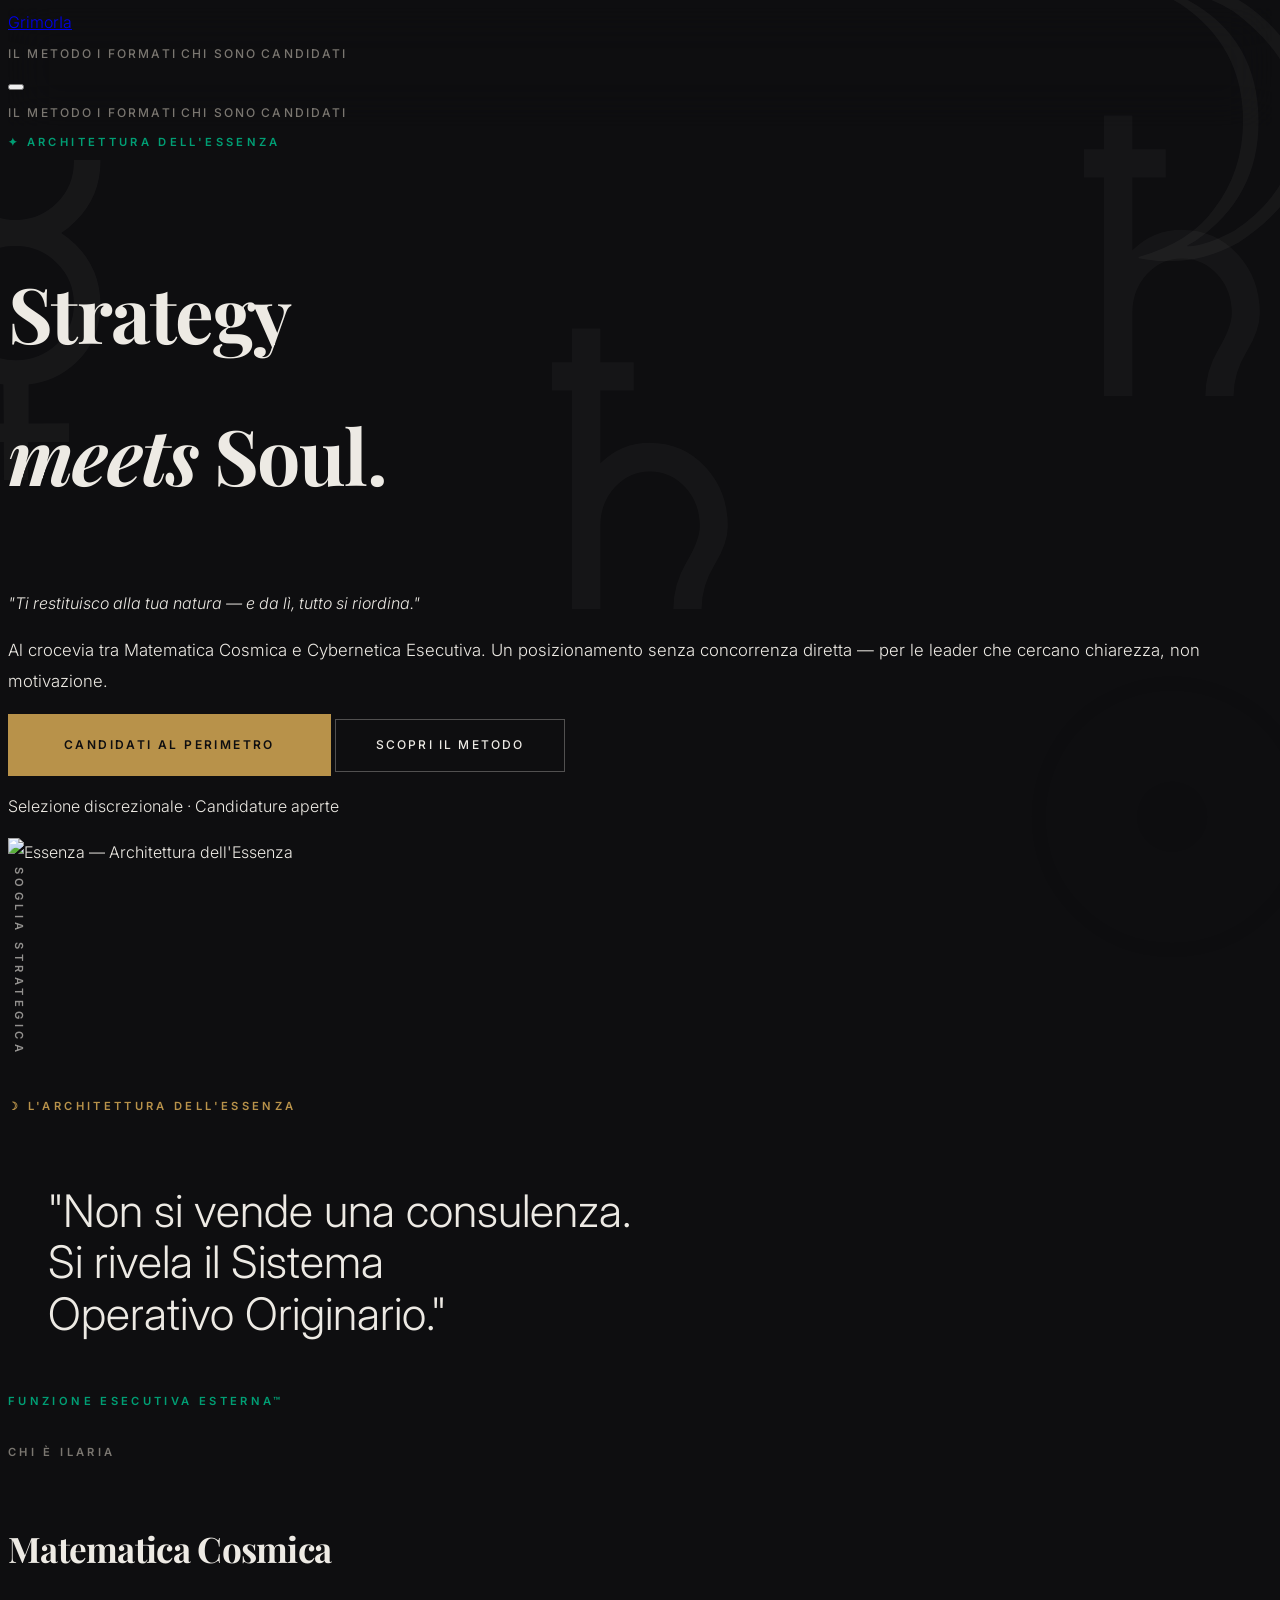
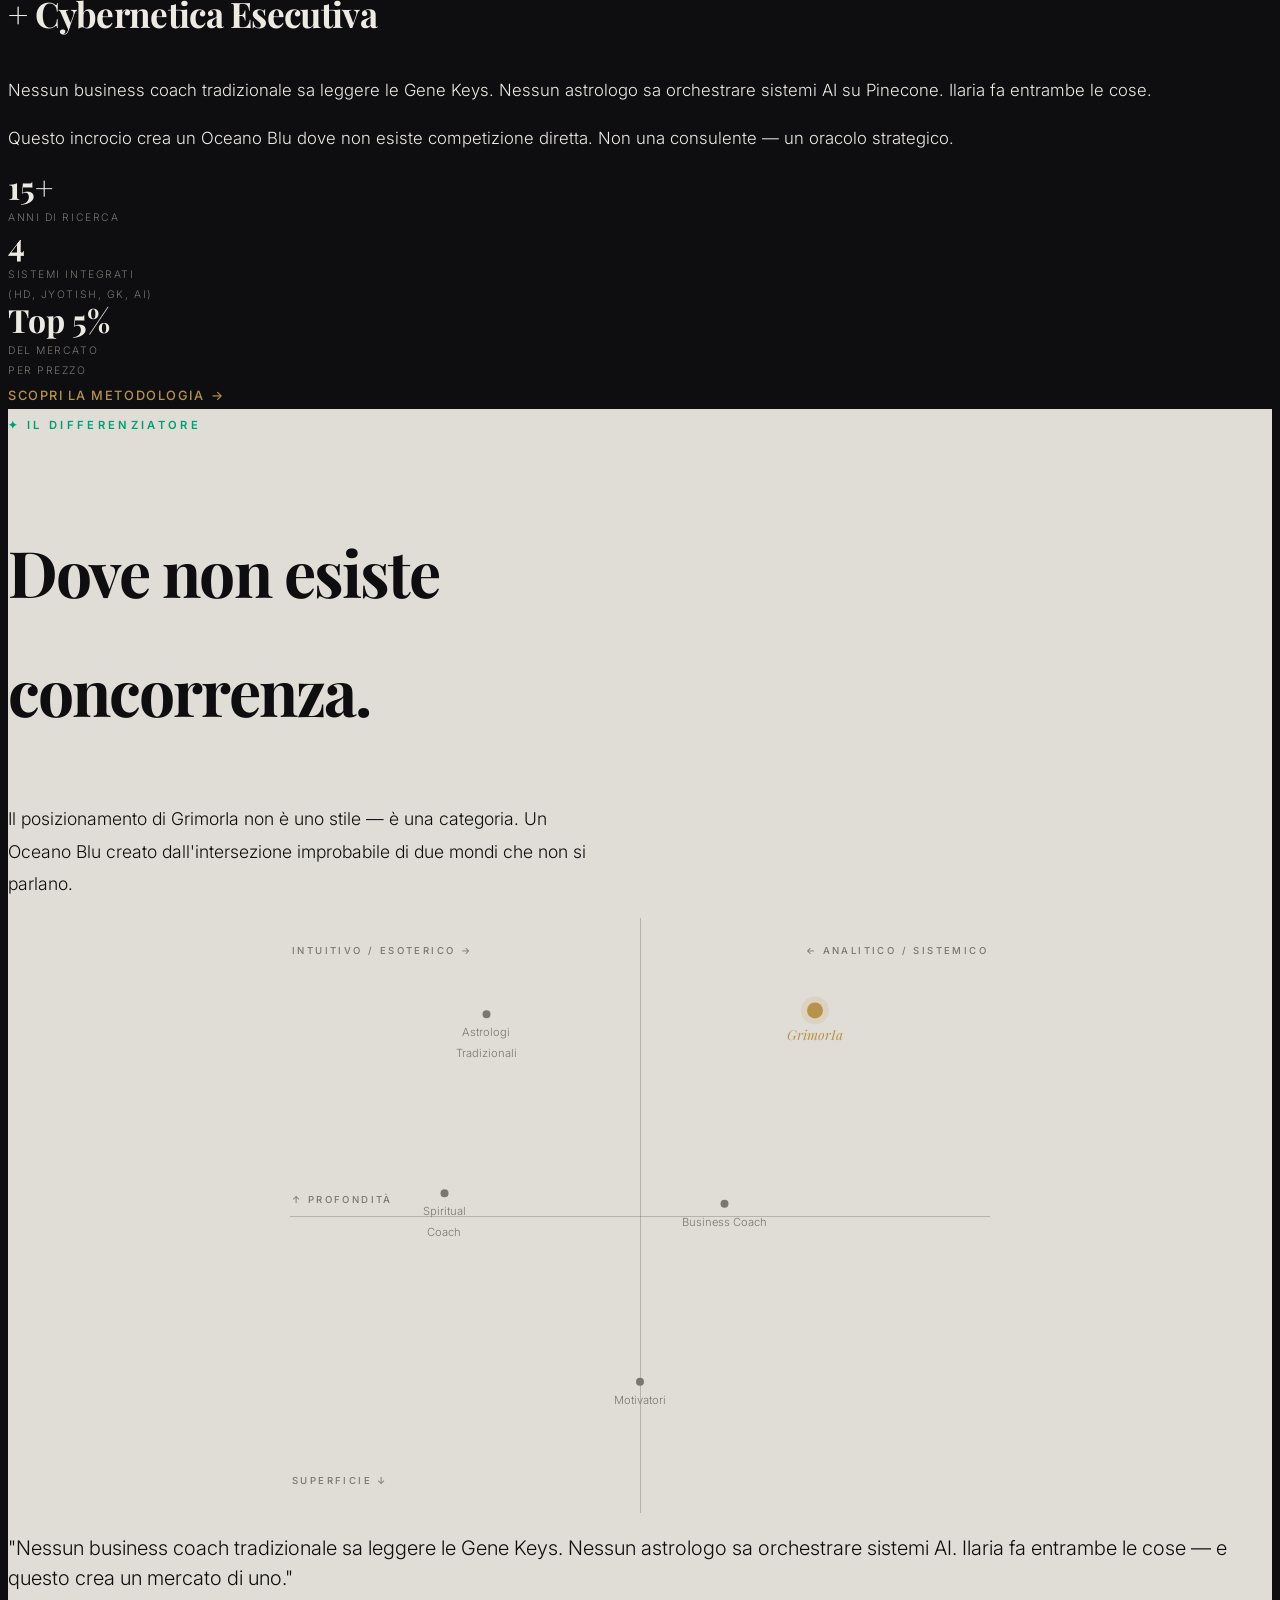
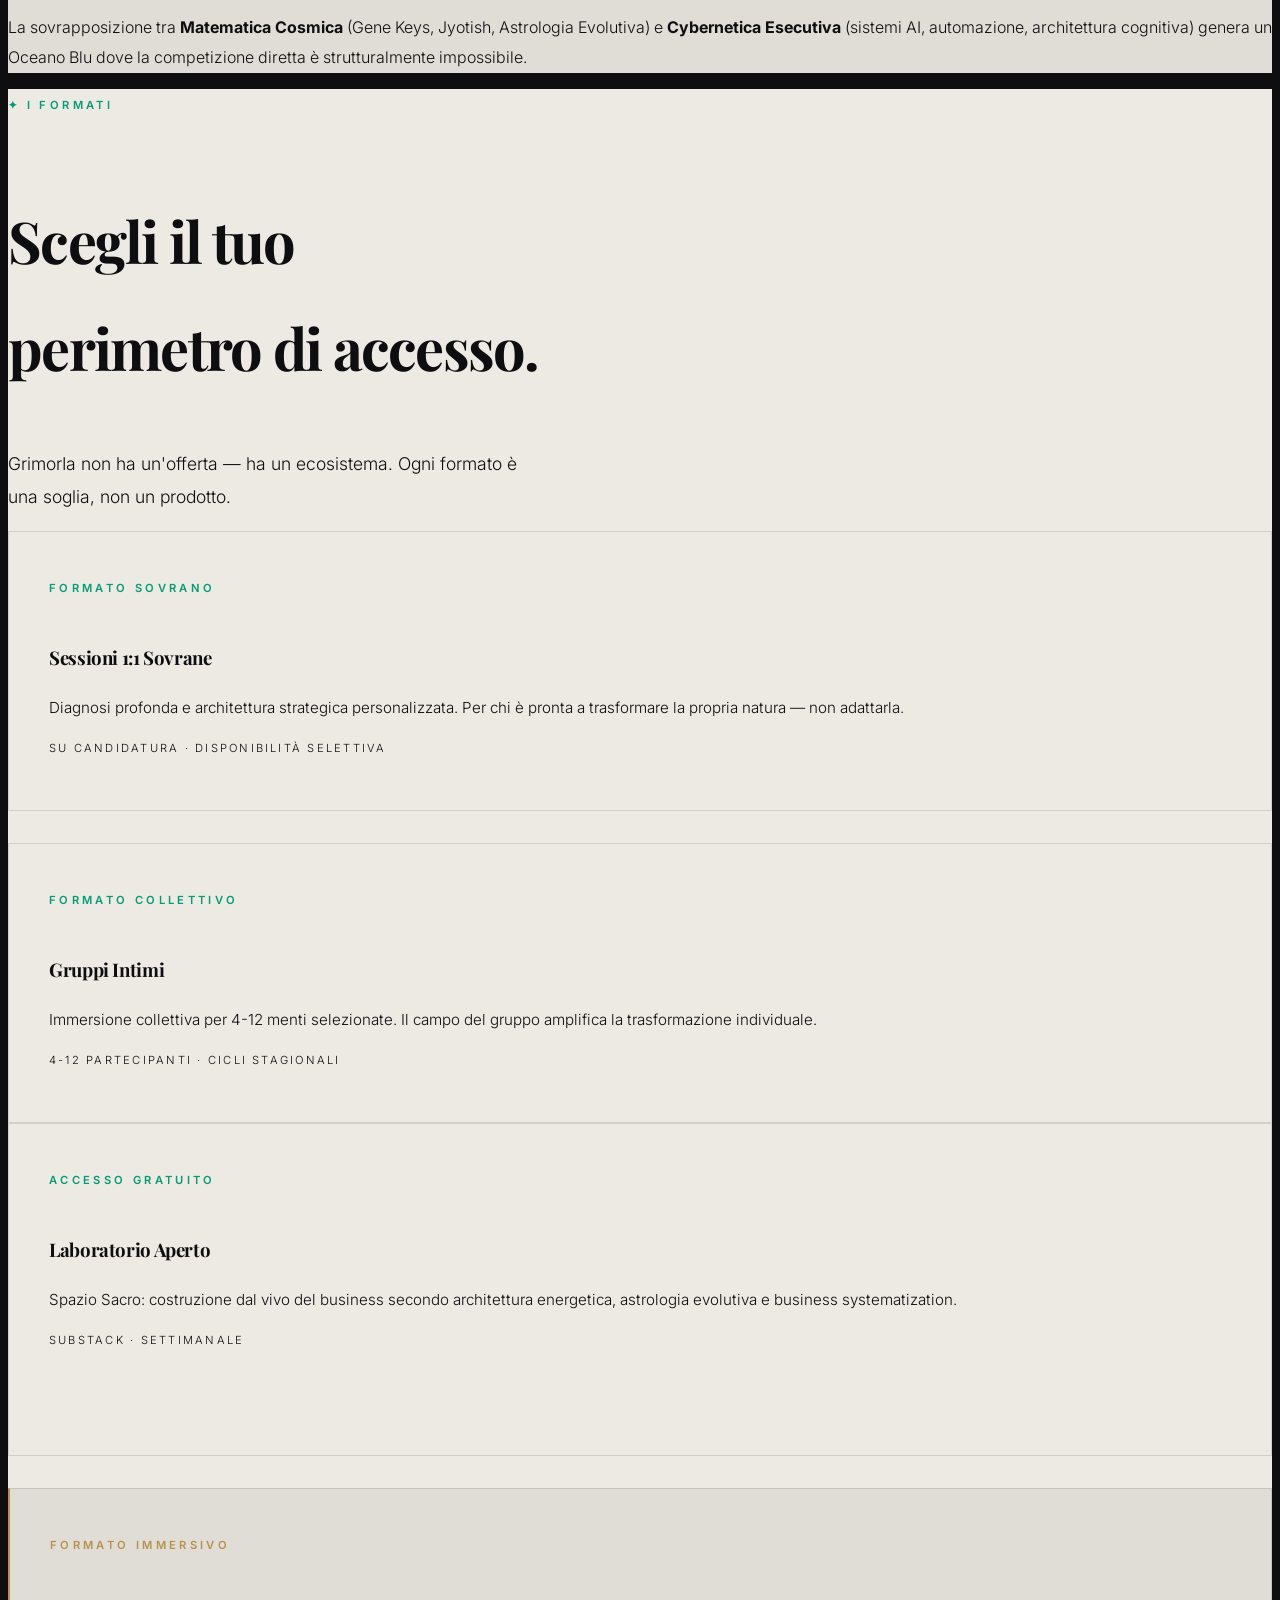
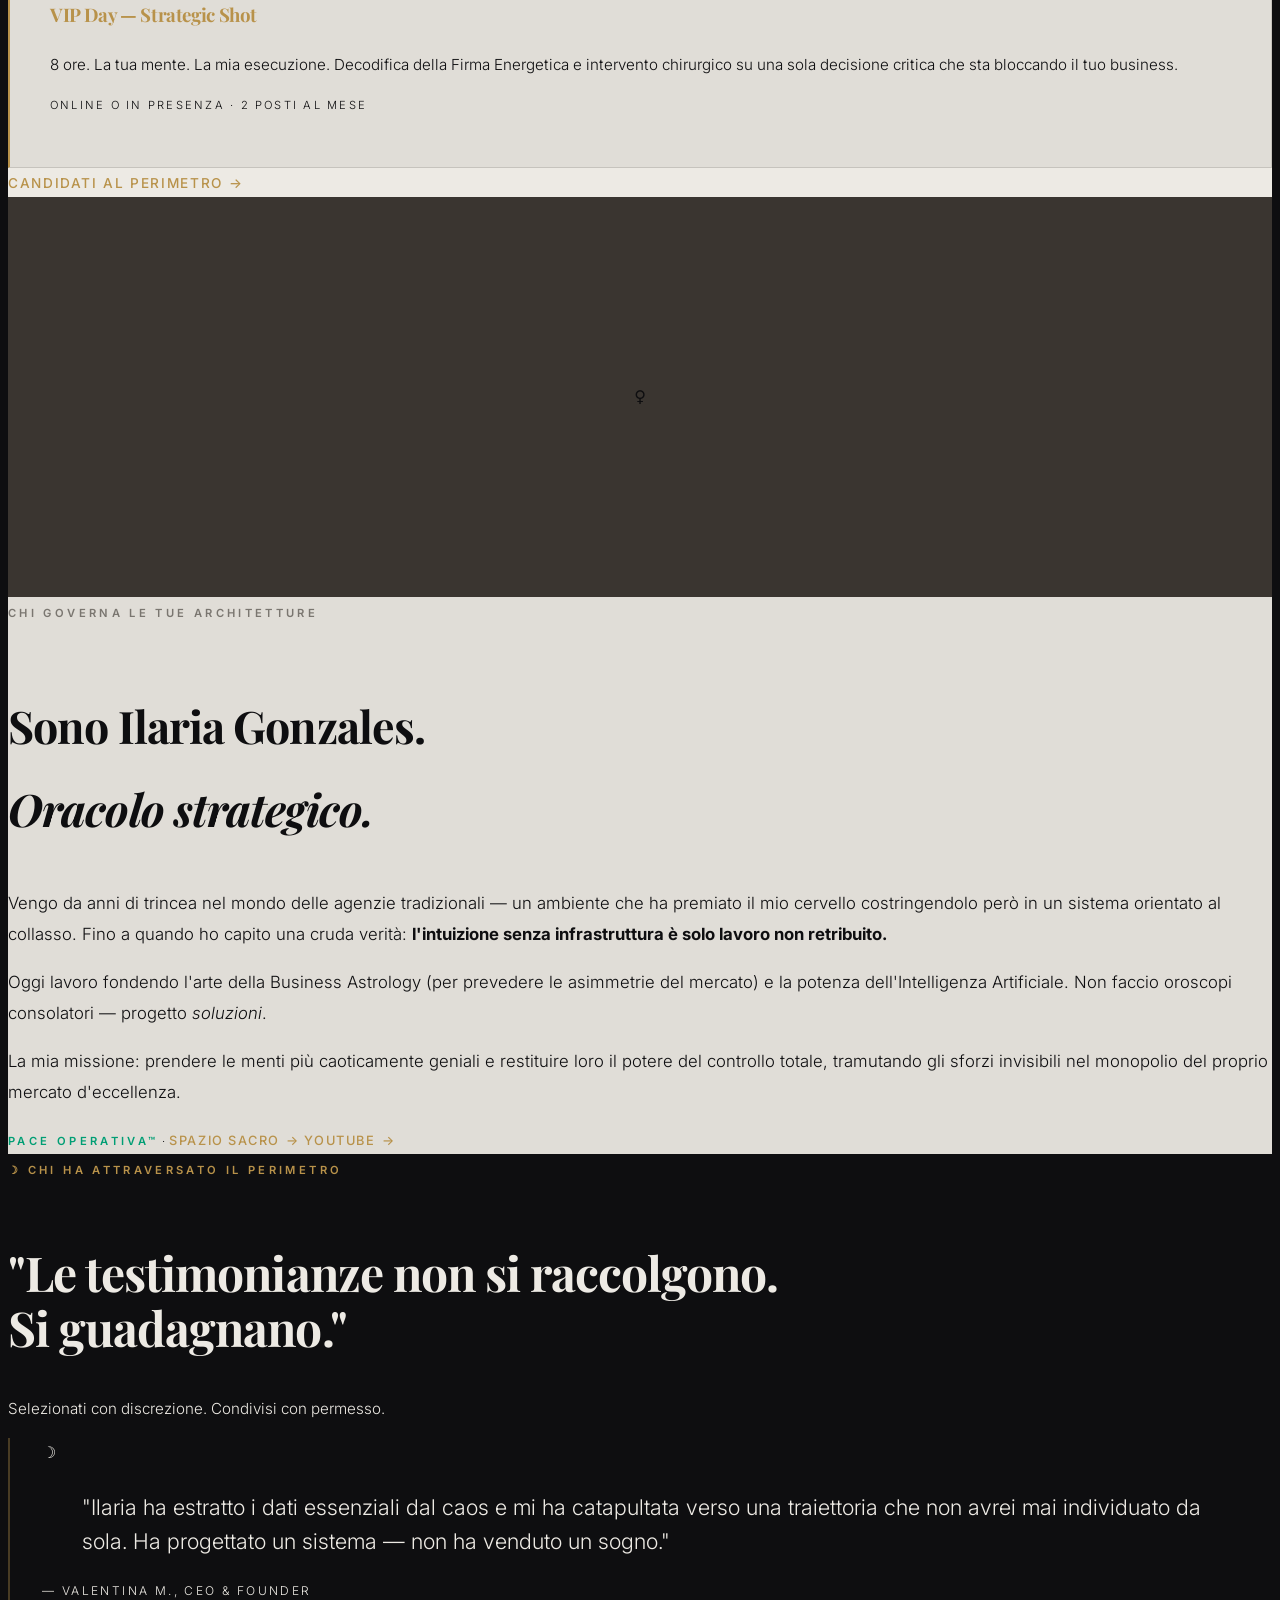
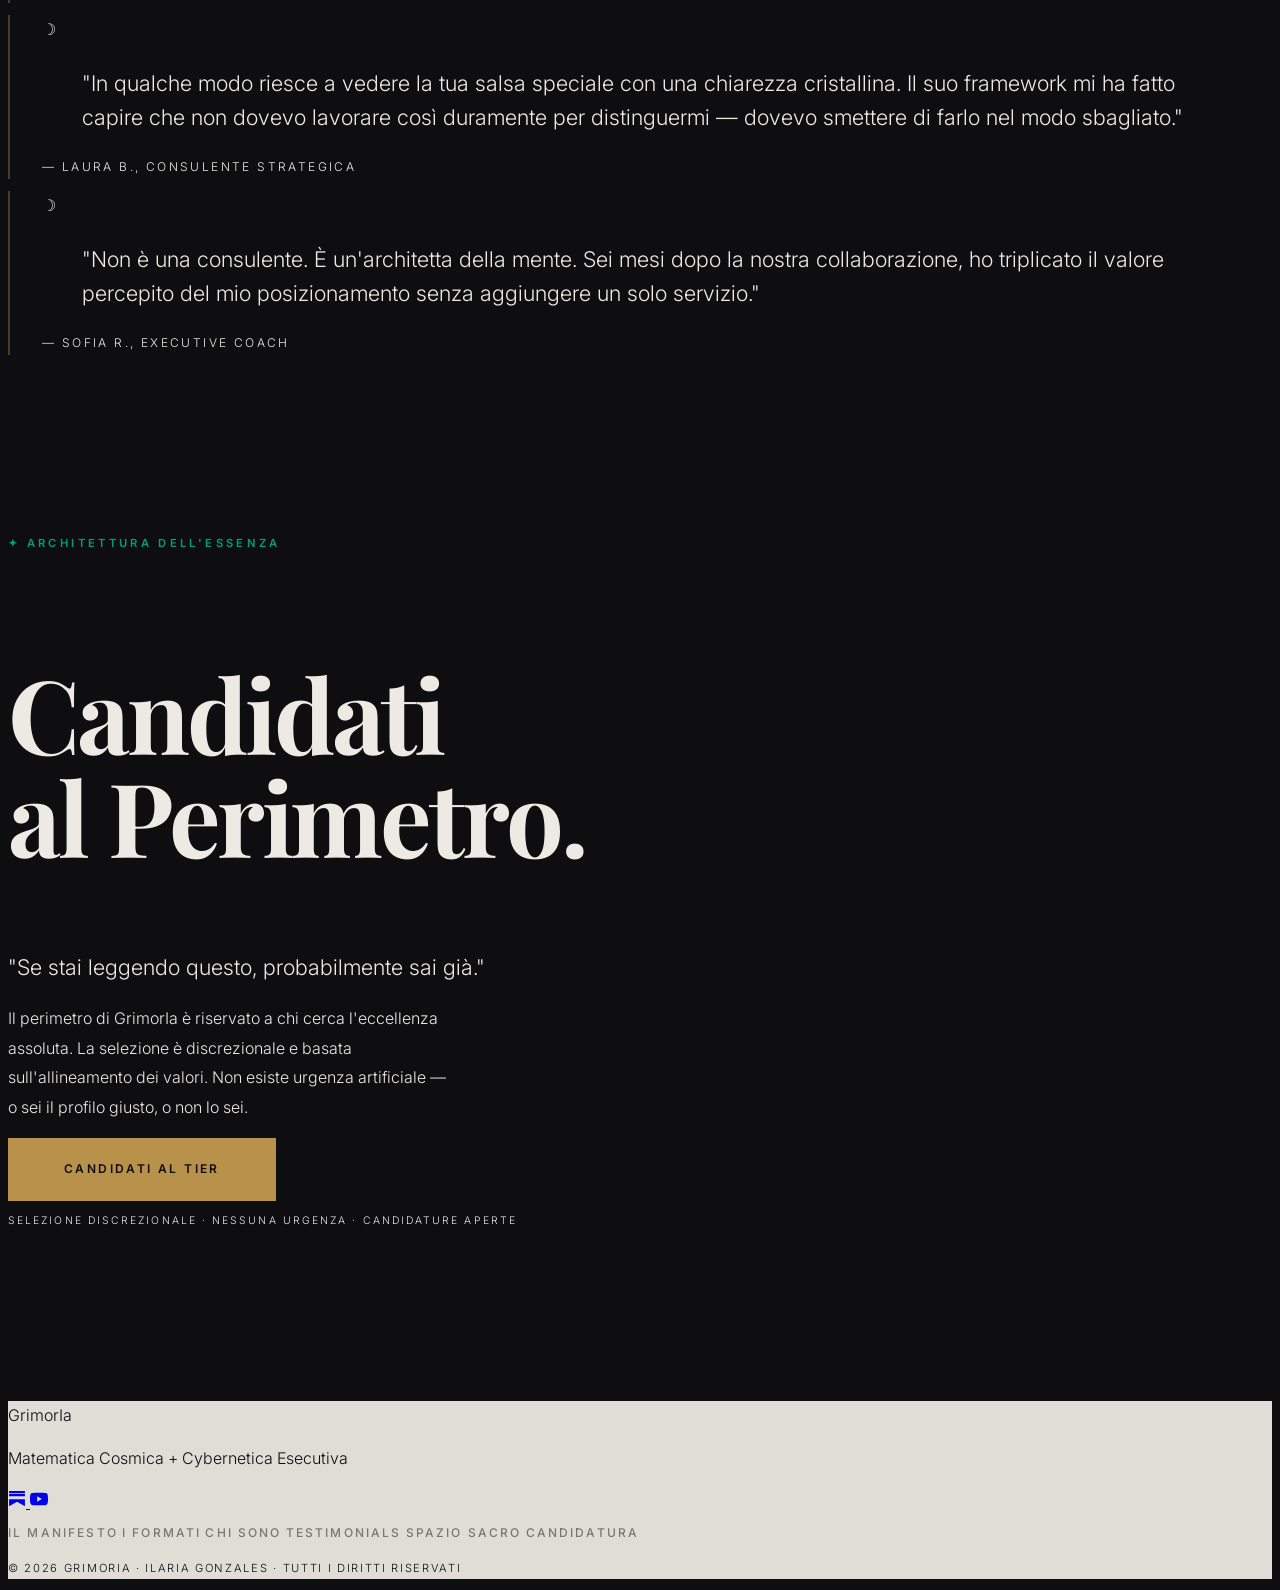
==== site/public/index.html @ 350d7dac "feat: upload missing website files and config" ====
<!DOCTYPE html>
<html lang="it" class="scroll-smooth">
<head>
  <meta charset="utf-8"/>
  <meta name="viewport" content="width=device-width, initial-scale=1.0"/>
  <title>GrimorIa — Ilaria Gonzales | Matematica Cosmica + Cybernetica Esecutiva</title>
  <meta name="description" content="GrimorIa è lo studio di trasformazione strategica di Ilaria Gonzales. Al crocevia tra Matematica Cosmica e Cybernetica Esecutiva. Consulenza bespoke per leader e visionarie."/>
  <meta name="robots" content="index, follow"/>
  <meta property="og:title" content="GrimorIa — Ilaria Gonzales"/>
  <meta property="og:description" content="Oracolo strategico. Matematica Cosmica + Cybernetica Esecutiva. Consulenza bespoke."/>
  <meta property="og:type" content="website"/>
  <link rel="icon" type="image/svg+xml" href="/favicon.svg"/>
  <link rel="shortcut icon" href="/favicon.svg"/>

  <!-- Fonts -->
  <link rel="preconnect" href="https://fonts.googleapis.com"/>
  <link rel="preconnect" href="https://fonts.gstatic.com" crossorigin=""/>
  <link href="https://fonts.googleapis.com/css2?family=Playfair+Display:ital,wght@0,400;0,700;1,400;1,700&family=Inter:wght@300;400;500;600&display=swap" rel="stylesheet"/>

  <!-- Tailwind via CDN -->
  <script src="https://cdn.tailwindcss.com?plugins=forms,container-queries"></script>
  <script>
    tailwind.config = {
      darkMode: 'class',
      theme: {
        extend: {
          colors: {
            'obsidian':   '#0E0E10',
            'pearl':      '#EDEAE4',
            'pearl-deep': '#E0DDD7',
            'gold':       '#B8924A',
            'emerald-g':  '#009E74',
            'charcoal':   '#3A3530',
            'stone':      '#7A7670',
          },
          fontFamily: {
            'serif':  ['"Playfair Display"', 'Georgia', 'serif'],
            'sans':   ['Inter', 'system-ui', 'sans-serif'],
          },
        }
      }
    }
  </script>

  <style>
    /* ── Reset & Base ── */
    *, *::before, *::after { box-sizing: border-box; }
    html { scroll-behavior: smooth; }
    body {
      font-family: 'Inter', system-ui, sans-serif;
      font-weight: 300;
      line-height: 1.85;
      background-color: #0E0E10;
      color: #EDEAE4;
      -webkit-font-smoothing: antialiased;
      overflow-x: hidden;
    }
    h1, h2, h3, h4 {
      font-family: 'Playfair Display', Georgia, serif;
      letter-spacing: -0.02em;
    }
    ::selection { background: #B8924A22; color: #B8924A; }

    /* ── Reduced Motion ── */
    @media (prefers-reduced-motion: reduce) {
      *, *::before, *::after { animation-duration: 0.01ms !important; transition-duration: 0.01ms !important; }
    }

    /* ── Nav ── */
    #main-nav {
      backdrop-filter: blur(24px);
      -webkit-backdrop-filter: blur(24px);
      transition: background 0.3s ease;
    }
    .nav-link {
      font-family: 'Inter', sans-serif;
      font-size: 0.75rem;
      font-weight: 500;
      letter-spacing: 0.18em;
      text-transform: uppercase;
      text-decoration: none;
      color: #7A7670;
      transition: color 0.3s ease;
    }
    .nav-link:hover { color: #B8924A; }

    /* ── Eyebrow labels ── */
    .eyebrow {
      font-family: 'Inter', sans-serif;
      font-size: 0.7rem;
      font-weight: 600;
      letter-spacing: 0.3em;
      text-transform: uppercase;
      display: inline-block;
      margin-bottom: 1.5rem;
    }
    .eyebrow-emerald { color: #009E74; }
    .eyebrow-gold    { color: #B8924A; }
    .eyebrow-stone   { color: #7A7670; }

    /* ── Sections ── */
    .section-dark    { background-color: #0E0E10; color: #EDEAE4; }
    .section-pearl   { background-color: #EDEAE4; color: #0E0E10; }
    .section-deep    { background-color: #E0DDD7; color: #0E0E10; }

    /* ── Buttons ── */
    .btn-gold {
      display: inline-block;
      background-color: #B8924A;
      color: #0E0E10;
      font-family: 'Inter', sans-serif;
      font-size: 0.75rem;
      font-weight: 600;
      letter-spacing: 0.2em;
      text-transform: uppercase;
      text-decoration: none;
      padding: 1.25rem 3.5rem;
      border-radius: 0;
      transition: background 0.3s ease, color 0.3s ease;
      cursor: pointer;
    }
    .btn-gold:hover { background-color: #009E74; color: #EDEAE4; }

    .btn-outline-pearl {
      display: inline-block;
      background: transparent;
      color: #EDEAE4;
      border: 1px solid rgba(237,234,228,0.3);
      font-family: 'Inter', sans-serif;
      font-size: 0.75rem;
      font-weight: 500;
      letter-spacing: 0.18em;
      text-transform: uppercase;
      text-decoration: none;
      padding: 0.9rem 2.5rem;
      border-radius: 0;
      transition: border-color 0.3s ease, color 0.3s ease;
    }
    .btn-outline-pearl:hover { border-color: #B8924A; color: #B8924A; }

    /* ── Link arrow ── */
    .link-gold {
      display: inline-flex;
      align-items: center;
      gap: 0.4rem;
      color: #B8924A;
      font-family: 'Inter', sans-serif;
      font-size: 0.8rem;
      font-weight: 500;
      letter-spacing: 0.12em;
      text-decoration: none;
      text-transform: uppercase;
      transition: gap 0.3s ease;
    }
    .link-gold:hover { gap: 0.8rem; }

    /* ── Competitive Map ── */
    .map-container {
      position: relative;
      width: 100%;
      max-width: 700px;
      margin: 0 auto;
      aspect-ratio: 1 / 0.85;
    }
    .map-axis-h, .map-axis-v {
      position: absolute;
      background-color: rgba(58,53,48,0.25);
    }
    .map-axis-h { width: 100%; height: 1px; top: 50%; left: 0; }
    .map-axis-v { height: 100%; width: 1px; left: 50%; top: 0; }
    .map-label-axis {
      position: absolute;
      font-family: 'Inter', sans-serif;
      font-size: 0.6rem;
      font-weight: 500;
      letter-spacing: 0.25em;
      text-transform: uppercase;
      color: #7A7670;
    }
    .map-node {
      position: absolute;
      transform: translate(-50%, -50%);
      font-family: 'Inter', sans-serif;
      font-size: 0.7rem;
      color: #7A7670;
      text-align: center;
      cursor: default;
    }
    .map-node-dot {
      width: 8px; height: 8px;
      border-radius: 50%;
      background: #7A7670;
      margin: 0 auto 4px;
    }
    .map-node-grimoria { color: #B8924A; }
    .map-node-grimoria .map-node-dot {
      width: 16px; height: 16px;
      background: #B8924A;
      box-shadow: 0 0 0 6px rgba(184,146,74,0.15);
    }
    .map-node-grimoria span {
      font-family: 'Playfair Display', serif;
      font-style: italic;
      font-size: 0.85rem;
    }

    /* ── Testimonial ── */
    .testimonial-block {
      border-left: 2px solid rgba(184,146,74,0.35);
      padding-left: 2rem;
    }

    /* ── Card offerta ── */
    .card-offerta {
      border: 1px solid rgba(58,53,48,0.15);
      padding: 2.5rem;
      transition: border-color 0.3s ease, background 0.3s ease;
      position: relative;
    }
    .card-offerta:hover { border-color: rgba(184,146,74,0.4); background-color: #f5f2ec; }
    .card-offerta.gold-accent:hover { background-color: #d8d5cf; }
    .card-offerta.gold-accent { border-left: 2px solid #B8924A; background-color: #E0DDD7; }

    /* ── Stats ── */
    .stat-number {
      font-family: 'Playfair Display', serif;
      font-weight: 700;
      font-size: 2rem;
      color: #EDEAE4;
      line-height: 1;
    }
    .stat-label {
      font-family: 'Inter', sans-serif;
      font-size: 0.65rem;
      font-weight: 300;
      letter-spacing: 0.15em;
      text-transform: uppercase;
      color: #7A7670;
      margin-top: 0.35rem;
    }

    /* ── Portrait ── */
    .portrait-wrap { position: relative; overflow: hidden; }
    .portrait-wrap img {
      width: 100%;
      height: 100%;
      object-fit: cover;
      filter: grayscale(100%) contrast(1.1);
      transition: filter 0.6s ease;
      display: block;
    }
    .portrait-wrap:hover img { filter: grayscale(10%) contrast(1.05); }

    /* ── Glyph watermark ── */
    .glyph-wm {
      position: absolute;
      font-family: 'Playfair Display', serif;
      font-size: clamp(120px, 30vw, 400px);
      line-height: 1;
      opacity: 0.04;
      pointer-events: none;
      user-select: none;
      z-index: 0;
    }

    /* ── Scroll-reveal ── */
    .reveal {
      opacity: 0;
      transform: translateY(24px);
      transition: opacity 0.7s ease, transform 0.7s ease;
    }
    .reveal.visible {
      opacity: 1;
      transform: translateY(0);
    }
    @media (prefers-reduced-motion: reduce) {
      .reveal { opacity: 1; transform: none; transition: none; }
    }
  </style>
</head>

<body>

<!-- ═══════════════════════════════════════════
     NAV — Glassmorphism floating
═══════════════════════════════════════════ -->
<nav id="main-nav" class="fixed top-0 left-0 right-0 z-50 bg-obsidian/75 border-b border-white/5" role="navigation" aria-label="Navigazione principale">
  <div class="max-w-7xl mx-auto px-8 md:px-12 py-5 flex justify-between items-center">
    <a href="#hero" class="font-serif font-bold text-xl tracking-widest text-gold" aria-label="GrimorIa — Home">
      GrimorIa
    </a>
    <div class="hidden md:flex items-center gap-10">
      <a href="#manifesto"    class="nav-link">Il Metodo</a>
      <a href="#offerta"      class="nav-link">I Formati</a>
      <a href="#chi-sono"     class="nav-link">Chi Sono</a>
      <a href="https://tally.so/r/GxL852" target="_blank" rel="noopener noreferrer" class="nav-link text-gold border border-gold/30 px-4 py-2 hover:bg-gold/10">Candidati</a>
    </div>
    <!-- Mobile hamburger -->
    <button id="mobile-menu-btn" class="md:hidden flex flex-col gap-1.5 p-2" aria-label="Menu" aria-expanded="false">
      <span class="w-6 h-px bg-stone block transition-all duration-300" id="hb1"></span>
      <span class="w-4 h-px bg-stone block transition-all duration-300" id="hb2"></span>
      <span class="w-5 h-px bg-stone block transition-all duration-300" id="hb3"></span>
    </button>
  </div>
  <!-- Mobile dropdown -->
  <div id="mobile-menu" class="hidden md:hidden border-t border-white/5 bg-obsidian/95">
    <div class="flex flex-col px-8 py-4 gap-4">
      <a href="#manifesto"   class="nav-link py-2" onclick="closeMobileMenu()">Il Metodo</a>
      <a href="#offerta"     class="nav-link py-2" onclick="closeMobileMenu()">I Formati</a>
      <a href="#chi-sono"    class="nav-link py-2" onclick="closeMobileMenu()">Chi Sono</a>
      <a href="https://tally.so/r/GxL852" target="_blank" rel="noopener noreferrer" class="nav-link py-2 text-gold" onclick="closeMobileMenu()">Candidati</a>
    </div>
  </div>
</nav>


<!-- ═══════════════════════════════════════════
     § 1 · HERO — Split-screen cinematografico
═══════════════════════════════════════════ -->
<section id="hero" class="section-dark min-h-screen flex items-stretch relative overflow-hidden pt-20">
  <div class="glyph-wm text-white" style="right:-5%; top:-10%;">☽</div>

  <!-- Split layout -->
  <div class="w-full flex flex-col lg:flex-row">

    <!-- LEFT — Obsidian side (contenuto) -->
    <div class="flex-1 flex flex-col justify-center px-10 md:px-16 lg:px-20 py-24 lg:py-0 relative z-10">
      <div class="reveal max-w-xl">
        <span class="eyebrow eyebrow-emerald">✦ Architettura dell'Essenza</span>
        <h1 class="font-serif font-bold text-pearl leading-[1.02] tracking-[-0.03em] mb-6"
            style="font-size:clamp(3rem,6vw,5.5rem);">
          Strategy <br/>
          <em class="text-gold not-italic">meets</em> Soul.
        </h1>
        <p class="font-sans font-light text-stone text-lg leading-relaxed mb-4 max-w-md" style="line-height:1.85;">
          <em class="font-serif text-pearl/70 text-xl">"Ti restituisco alla tua natura — e da lì, tutto si riordina."</em>
        </p>
        <p class="font-sans font-light text-stone mb-10 max-w-md" style="font-size:1.05rem; line-height:1.85;">
          Al crocevia tra Matematica Cosmica e Cybernetica Esecutiva. 
          Un posizionamento senza concorrenza diretta — per le leader che cercano chiarezza, non motivazione.
        </p>
        <div class="flex flex-wrap gap-4">
          <a href="https://tally.so/r/GxL852" target="_blank" rel="noopener noreferrer" class="btn-gold" id="cta-hero-primary">Candidati al Perimetro</a>
          <a href="#manifesto"   class="btn-outline-pearl" id="cta-hero-secondary">Scopri il Metodo</a>
        </div>
        <p class="mt-6 font-sans text-stone/50 text-xs uppercase tracking-widest">
          Selezione discrezionale · Candidature aperte
        </p>
      </div>
    </div>

    <!-- RIGHT — Cinematic Visual Side -->
    <div class="hidden lg:block relative w-[42%] overflow-hidden">
      <img src="/assets/hero-essenza.jpg" 
           alt="Essenza — Architettura dell'Essenza" 
           class="absolute inset-0 w-full h-full object-cover grayscale contrast-[1.05] hover:grayscale-0 transition-all duration-1000"/>
      <div class="absolute inset-0 bg-obsidian/20"></div>
      <!-- Label verticale -->
      <div class="absolute bottom-12 right-8 flex flex-col items-end gap-2">
        <span class="eyebrow eyebrow-pearl" style="writing-mode:vertical-lr; letter-spacing:0.4em; color:rgba(237,234,228,0.6);">Soglia Strategica</span>
      </div>
    </div>

  </div>
</section>


<!-- ═══════════════════════════════════════════
     § 2 · MANIFESTO — Core Mechanism
═══════════════════════════════════════════ -->
<section id="manifesto" class="section-dark py-32 relative overflow-hidden">
  <div class="glyph-wm text-white" style="left:-8%; top:10%;">☿</div>

  <div class="max-w-7xl mx-auto px-8 md:px-12">
    <div class="grid lg:grid-cols-2 gap-16 lg:gap-24 items-start">

      <!-- LEFT — pull-quote -->
      <div class="reveal">
        <span class="eyebrow eyebrow-gold">☽ L'Architettura dell'Essenza</span>
        <blockquote class="font-serif italic text-gold leading-tight mb-8"
                    style="font-size:clamp(2rem,3.5vw,3.2rem); line-height:1.15;">
          "Non si vende una consulenza.<br/>Si rivela il Sistema<br/>Operativo Originario."
        </blockquote>
        <div class="border-t border-gold/20 pt-6">
          <span class="eyebrow eyebrow-emerald">Funzione Esecutiva Esterna™</span>
        </div>
      </div>

      <!-- RIGHT — body copy + stats -->
      <div class="reveal" style="transition-delay:0.15s;">
        <span class="eyebrow eyebrow-stone">Chi è Ilaria</span>
        <h2 class="font-serif font-bold text-pearl mb-6 leading-tight"
            style="font-size:2.2rem; letter-spacing:-0.02em;">
          Matematica Cosmica<br/>+ Cybernetica Esecutiva
        </h2>
        <p class="font-sans font-light text-stone mb-5" style="font-size:1.05rem; line-height:1.85;">
          Nessun business coach tradizionale sa leggere le Gene Keys. 
          Nessun astrologo sa orchestrare sistemi AI su Pinecone. 
          Ilaria fa entrambe le cose.
        </p>
        <p class="font-sans font-light text-stone mb-10" style="font-size:1.05rem; line-height:1.85;">
          Questo incrocio crea un Oceano Blu dove non esiste competizione diretta. 
          Non una consulente — un oracolo strategico.
        </p>

        <!-- Stats -->
        <div class="grid grid-cols-3 gap-6 mb-10 border-t border-white/8 pt-8">
          <div>
            <div class="stat-number">15+</div>
            <div class="stat-label">anni di ricerca</div>
          </div>
          <div>
            <div class="stat-number">4</div>
            <div class="stat-label">sistemi integrati<br/>(HD, Jyotish, GK, AI)</div>
          </div>
          <div>
            <div class="stat-number">Top 5%</div>
            <div class="stat-label">del mercato<br/>per prezzo</div>
          </div>
        </div>

        <a href="#oceano-blu" class="link-gold" id="link-metodologia">
          Scopri la metodologia <span aria-hidden="true">→</span>
        </a>
      </div>

    </div>
  </div>
</section>


<!-- ═══════════════════════════════════════════
     § 3 · OCEANO BLU — Mappa competitiva
═══════════════════════════════════════════ -->
<section id="oceano-blu" class="section-deep py-32 relative overflow-hidden">

  <div class="max-w-7xl mx-auto px-8 md:px-12">

    <!-- Header -->
    <div class="reveal mb-16 max-w-2xl">
      <span class="eyebrow eyebrow-emerald">✦ Il Differenziatore</span>
      <h2 class="font-serif font-bold text-obsidian leading-tight mb-5"
          style="font-size:clamp(2.5rem,5vw,4rem); letter-spacing:-0.03em;">
        Dove non esiste<br/>concorrenza.
      </h2>
      <p class="font-sans font-light text-stone" style="font-size:1.1rem; line-height:1.85; max-width:580px;">
        Il posizionamento di GrimorIa non è uno stile — è una categoria. 
        Un Oceano Blu creato dall'intersezione improbabile di due mondi che non si parlano.
      </p>
    </div>

    <!-- Competitive Map -->
    <div class="reveal flex justify-center mb-16" style="transition-delay:0.1s;">
      <div class="map-container">
        <!-- Assi -->
        <div class="map-axis-h"></div>
        <div class="map-axis-v"></div>

        <!-- Label assi -->
        <div class="map-label-axis" style="left:2px; top:50%; transform:translateY(-50%) translateY(-16px);">↑ Profondità</div>
        <div class="map-label-axis" style="left:2px; bottom:4%; ">Superficie ↓</div>
        <div class="map-label-axis" style="top:4%;  left:2px;">Intuitivo / Esoterico →</div>
        <div class="map-label-axis" style="top:4%;  right:2px; text-align:right;">← Analitico / Sistemico</div>

        <!-- GrimorIa — top right -->
        <div class="map-node map-node-grimoria" style="left:75%; top:18%;">
          <div class="map-node-dot"></div>
          <span>GrimorIa</span>
        </div>

        <!-- Competitors -->
        <div class="map-node" style="left:62%; top:50%;">
          <div class="map-node-dot"></div>
          Business Coach
        </div>
        <div class="map-node" style="left:28%; top:20%;">
          <div class="map-node-dot"></div>
          Astrologi<br/>Tradizionali
        </div>
        <div class="map-node" style="left:22%; top:50%;">
          <div class="map-node-dot"></div>
          Spiritual<br/>Coach
        </div>
        <div class="map-node" style="left:50%; top:80%;">
          <div class="map-node-dot"></div>
          Motivatori
        </div>
      </div>
    </div>

    <!-- Bottom copy -->
    <div class="reveal grid lg:grid-cols-2 gap-12 border-t border-charcoal/15 pt-12" style="transition-delay:0.2s;">
      <p class="font-serif italic text-gold" style="font-size:1.25rem; line-height:1.5;">
        "Nessun business coach tradizionale sa leggere le Gene Keys. 
        Nessun astrologo sa orchestrare sistemi AI. 
        Ilaria fa entrambe le cose — e questo crea un mercato di uno."
      </p>
      <p class="font-sans font-light text-charcoal" style="font-size:1rem; line-height:1.85;">
        La sovrapposizione tra <strong>Matematica Cosmica</strong> (Gene Keys, Jyotish, Astrologia Evolutiva) 
        e <strong>Cybernetica Esecutiva</strong> (sistemi AI, automazione, architettura cognitiva) 
        genera un Oceano Blu dove la competizione diretta è strutturalmente impossibile.
      </p>
    </div>

  </div>
</section>


<!-- ═══════════════════════════════════════════
     § 4 · OFFERTA — I Formati
═══════════════════════════════════════════ -->
<section id="offerta" class="section-pearl py-32 relative overflow-hidden">
  <div class="glyph-wm text-black" style="right:-5%; bottom:-10%; opacity:0.03;">☉</div>

  <div class="max-w-7xl mx-auto px-8 md:px-12">

    <!-- Header -->
    <div class="reveal mb-16">
      <span class="eyebrow eyebrow-emerald">✦ I Formati</span>
      <h2 class="font-serif font-bold text-obsidian leading-tight mb-5"
          style="font-size:clamp(2.5rem,4.5vw,3.75rem); letter-spacing:-0.03em;">
        Scegli il tuo<br/>perimetro di accesso.
      </h2>
      <p class="font-sans font-light text-stone" style="font-size:1.1rem; line-height:1.85; max-width:540px;">
        GrimorIa non ha un'offerta — ha un ecosistema. 
        Ogni formato è una soglia, non un prodotto.
      </p>
    </div>

    <!-- Cards — staggered layout -->
    <div class="grid md:grid-cols-2 gap-6 mb-6">

      <!-- Card 1 -->
      <div class="card-offerta reveal bg-pearl">
        <span class="eyebrow eyebrow-emerald">Formato Sovrano</span>
        <h3 class="font-serif font-bold text-obsidian text-2xl mb-3">Sessioni 1:1 Sovrane</h3>
        <p class="font-sans font-light text-charcoal mb-6" style="font-size:0.95rem; line-height:1.85;">
          Diagnosi profonda e architettura strategica personalizzata. 
          Per chi è pronta a trasformare la propria natura — non adattarla.
        </p>
        <p class="font-sans font-medium text-stone" style="font-size:0.7rem; letter-spacing:0.2em; text-transform:uppercase;">
          Su candidatura · Disponibilità Selettiva
        </p>
      </div>

      <!-- Card 2 -->
      <div class="card-offerta reveal bg-pearl" style="transition-delay:0.1s; margin-top:2rem;">
        <span class="eyebrow eyebrow-emerald">Formato Collettivo</span>
        <h3 class="font-serif font-bold text-obsidian text-2xl mb-3">Gruppi Intimi</h3>
        <p class="font-sans font-light text-charcoal mb-6" style="font-size:0.95rem; line-height:1.85;">
          Immersione collettiva per 4-12 menti selezionate. 
          Il campo del gruppo amplifica la trasformazione individuale.
        </p>
        <p class="font-sans font-medium text-stone" style="font-size:0.7rem; letter-spacing:0.2em; text-transform:uppercase;">
          4-12 partecipanti · Cicli stagionali
        </p>
      </div>

      <!-- Card 3 -->
      <div class="card-offerta reveal bg-pearl" style="transition-delay:0.15s;">
        <span class="eyebrow eyebrow-emerald">Accesso Gratuito</span>
        <h3 class="font-serif font-bold text-obsidian text-2xl mb-3">Laboratorio Aperto</h3>
        <p class="font-sans font-light text-charcoal mb-6" style="font-size:0.95rem; line-height:1.85;">
          Spazio Sacro: costruzione dal vivo del business secondo architettura energetica, 
          astrologia evolutiva e business systematization.
        </p>
        <p class="font-sans font-medium text-stone mb-6" style="font-size:0.7rem; letter-spacing:0.2em; text-transform:uppercase;">
          Substack · Settimanale
        </p>
        <a href="https://spaziosacro.substack.com" target="_blank" rel="noopener noreferrer" 
           class="btn-outline-pearl text-[0.65rem] py-2 px-6 border-stone/30 text-stone hover:border-gold hover:text-gold transition-colors">
          Accedi a Spazio Sacro
        </a>
      </div>

      <!-- Card 4 — Gold accent -->
      <div class="card-offerta gold-accent reveal" style="transition-delay:0.2s; margin-top:2rem;">
        <span class="eyebrow eyebrow-gold">Formato Immersivo</span>
        <h3 class="font-serif font-bold text-2xl mb-3" style="color:#B8924A;">VIP Day — Strategic Shot</h3>
        <p class="font-sans font-light text-charcoal mb-6" style="font-size:0.95rem; line-height:1.85;">
          8 ore. La tua mente. La mia esecuzione. Decodifica della Firma Energetica e 
          intervento chirurgico su una sola decisione critica che sta bloccando il tuo business.
        </p>
        <p class="font-sans font-medium text-stone" style="font-size:0.7rem; letter-spacing:0.2em; text-transform:uppercase;">
          Online o in presenza · 2 posti al mese
        </p>
      </div>

    </div>

    <!-- Bottom CTA -->
    <div class="reveal text-center mt-14" style="transition-delay:0.25s;">
      <a href="https://tally.so/r/GxL852" target="_blank" rel="noopener noreferrer" class="link-gold" style="font-size:0.85rem;" id="link-offerta-cta">
        Candidati al Perimetro <span aria-hidden="true">→</span>
      </a>
    </div>

  </div>
</section>


<!-- ═══════════════════════════════════════════
     § 5 · CHI SONO — Identità di Ilaria
═══════════════════════════════════════════ -->
<section id="chi-sono" class="section-deep py-32 relative overflow-hidden">

  <div class="max-w-7xl mx-auto px-8 md:px-12">
    <div class="grid lg:grid-cols-2 gap-16 lg:gap-20 items-center">

      <!-- Portrait -->
      <div class="reveal portrait-wrap" style="max-height:600px; min-height:400px;">
        <img src="/assets/ilaria-gonzales-portrait.jpg"
             alt="Ilaria Gonzales — Fondatrice di GrimorIa"
             class="w-full h-full object-cover"
             loading="lazy"
             onerror="this.style.display='none'; this.nextElementSibling.style.display='flex'"/>
        <!-- Fallback placeholder -->
        <div style="display:none; width:100%; height:400px; background:#3A3530; align-items:center; justify-content:center;">
          <span class="font-serif text-gold/40 text-9xl">♀</span>
        </div>
      </div>

      <!-- Content -->
      <div class="reveal" style="transition-delay:0.15s;">
        <span class="eyebrow eyebrow-stone">Chi governa le tue architetture</span>
        <h2 class="font-serif font-bold text-obsidian leading-tight mb-6"
            style="font-size:clamp(2rem,3.5vw,2.8rem); letter-spacing:-0.02em;">
          Sono Ilaria Gonzales.<br/>
          <em class="text-gold not-italic">Oracolo strategico.</em>
        </h2>
        <p class="font-sans font-light text-charcoal mb-5" style="font-size:1.05rem; line-height:1.85;">
          Vengo da anni di trincea nel mondo delle agenzie tradizionali — un ambiente che ha premiato 
          il mio cervello costringendolo però in un sistema orientato al collasso. 
          Fino a quando ho capito una cruda verità: 
          <strong>l'intuizione senza infrastruttura è solo lavoro non retribuito.</strong>
        </p>
        <p class="font-sans font-light text-charcoal mb-5" style="font-size:1.05rem; line-height:1.85;">
          Oggi lavoro fondendo l'arte della Business Astrology (per prevedere le asimmetrie del mercato) 
          e la potenza dell'Intelligenza Artificiale. Non faccio oroscopi consolatori — 
          progetto <em>soluzioni</em>.
        </p>
        <p class="font-sans font-light text-charcoal mb-10" style="font-size:1.05rem; line-height:1.85;">
          La mia missione: prendere le menti più caoticamente geniali 
          e restituire loro il potere del controllo totale, 
          tramutando gli sforzi invisibili nel monopolio del proprio mercato d'eccellenza.
        </p>
        <div class="flex flex-wrap gap-4 items-center">
          <span class="eyebrow eyebrow-emerald text-xs" style="margin-bottom:0;">Pace Operativa™</span>
          <span class="font-sans text-stone/40" style="font-size:0.7rem;">·</span>
          <a href="https://spaziosacro.substack.com/" target="_blank" rel="noreferrer" 
             class="link-gold text-xs" id="link-substack">
            Spazio Sacro <span aria-hidden="true">→</span>
          </a>
          <a href="https://www.youtube.com/channel/UCWPy-zZ7hamRLoymkVtdLlQ" target="_blank" rel="noreferrer"
             class="link-gold text-xs" id="link-youtube">
            YouTube <span aria-hidden="true">→</span>
          </a>
        </div>
      </div>

    </div>
  </div>
</section>


<!-- ═══════════════════════════════════════════
     § 6 · TESTIMONIALS — Social proof selettiva
═══════════════════════════════════════════ -->
<section id="testimonials" class="section-dark py-32 relative overflow-hidden">
  <div class="glyph-wm text-white" style="right:-5%; top:5%; opacity:0.03;">♄</div>

  <div class="max-w-7xl mx-auto px-8 md:px-12">

    <!-- Header -->
    <div class="reveal mb-20 max-w-xl">
      <span class="eyebrow eyebrow-gold">☽ Chi ha attraversato il perimetro</span>
      <h2 class="font-serif italic font-normal text-pearl leading-tight mb-4"
          style="font-size:clamp(2rem,4vw,3rem); line-height:1.15;">
        "Le testimonianze non si raccolgono.<br/>Si guadagnano."
      </h2>
      <p class="font-sans font-light text-stone" style="font-size:0.95rem;">
        Selezionati con discrezione. Condivisi con permesso.
      </p>
    </div>

    <!-- Testimonials — layout asimmetrico -->
    <div class="flex flex-col gap-16">

      <!-- 1 — sinistra -->
      <div class="reveal testimonial-block max-w-2xl" style="transition-delay:0.05s;">
        <span class="text-gold text-2xl font-serif" aria-hidden="true">☽</span>
        <blockquote class="font-serif italic text-pearl mt-3 mb-4" style="font-size:1.35rem; line-height:1.6;">
          "Ilaria ha estratto i dati essenziali dal caos e mi ha catapultata verso una traiettoria 
          che non avrei mai individuato da sola. Ha progettato un sistema — non ha venduto un sogno."
        </blockquote>
        <p class="font-sans font-medium text-stone" style="font-size:0.75rem; letter-spacing:0.2em; text-transform:uppercase;">
          — Valentina M., CEO &amp; Founder
        </p>
      </div>

      <!-- 2 — destra offset -->
      <div class="reveal testimonial-block max-w-2xl ml-auto" style="transition-delay:0.12s;">
        <span class="text-gold text-2xl font-serif" aria-hidden="true">☽</span>
        <blockquote class="font-serif italic text-pearl mt-3 mb-4" style="font-size:1.35rem; line-height:1.6;">
          "In qualche modo riesce a vedere la tua salsa speciale con una chiarezza cristallina. 
          Il suo framework mi ha fatto capire che non dovevo lavorare così duramente per distinguermi — 
          dovevo smettere di farlo nel modo sbagliato."
        </blockquote>
        <p class="font-sans font-medium text-stone" style="font-size:0.75rem; letter-spacing:0.2em; text-transform:uppercase;">
          — Laura B., Consulente Strategica
        </p>
      </div>

      <!-- 3 — centro -->
      <div class="reveal testimonial-block max-w-xl mx-auto" style="transition-delay:0.2s;">
        <span class="text-gold text-2xl font-serif" aria-hidden="true">☽</span>
        <blockquote class="font-serif italic text-pearl mt-3 mb-4" style="font-size:1.35rem; line-height:1.6;">
          "Non è una consulente. È un'architetta della mente. 
          Sei mesi dopo la nostra collaborazione, ho triplicato il valore percepito del mio posizionamento 
          senza aggiungere un solo servizio."
        </blockquote>
        <p class="font-sans font-medium text-stone" style="font-size:0.75rem; letter-spacing:0.2em; text-transform:uppercase;">
          — Sofia R., Executive Coach
        </p>
      </div>

    </div>

  </div>
</section>


<!-- ═══════════════════════════════════════════
     § 7 · PERIMETRO — CTA finale cinematografica
═══════════════════════════════════════════ -->
<section id="candidatura" class="section-dark relative overflow-hidden" style="padding: 10rem 0;">
  <!-- Gold radial glow -->
  <div class="absolute inset-0 pointer-events-none" aria-hidden="true"
       style="background: radial-gradient(ellipse 60% 40% at 50% 0%, rgba(184,146,74,0.08) 0%, transparent 70%);">
  </div>
  <div class="glyph-wm text-white" style="left:50%; top:50%; transform:translate(-50%,-50%); opacity:0.03;">♄</div>

  <div class="max-w-3xl mx-auto px-8 md:px-12 text-center relative z-10">
    <div class="reveal">
      <span class="eyebrow eyebrow-emerald">✦ Architettura dell'Essenza</span>
      <h2 class="font-serif font-bold text-gold leading-none mb-5"
          style="font-size:clamp(3.5rem,8vw,6.5rem); letter-spacing:-0.03em; line-height:1.0;">
        Candidati<br/>al Perimetro.
      </h2>
      <p class="font-serif italic font-normal text-pearl mb-8" style="font-size:1.35rem; line-height:1.4;">
        "Se stai leggendo questo, probabilmente sai già."
      </p>
      <p class="font-sans font-light text-stone mb-12 mx-auto" style="font-size:1rem; line-height:1.85; max-width:440px;">
        Il perimetro di GrimorIa è riservato a chi cerca l'eccellenza assoluta. 
        La selezione è discrezionale e basata sull'allineamento dei valori. 
        Non esiste urgenza artificiale — o sei il profilo giusto, o non lo sei.
      </p>
      <a href="https://tally.so/r/GxL852" target="_blank" rel="noopener noreferrer" class="btn-gold" id="cta-perimetro">Candidati al Tier</a>
      <p class="mt-6 font-sans text-stone/50" style="font-size:0.65rem; letter-spacing:0.2em; text-transform:uppercase;">
        Selezione discrezionale · Nessuna urgenza · Candidature aperte
      </p>
    </div>
  </div>
</section>


<!-- ═══════════════════════════════════════════
     § 8 · FOOTER
═══════════════════════════════════════════ -->
<footer class="section-deep py-16">
  <div class="max-w-7xl mx-auto px-8 md:px-12">
    <div class="grid md:grid-cols-2 gap-12 items-start pb-12 border-b border-charcoal/15">

      <!-- LEFT -->
      <div>
        <div class="font-serif font-bold text-obsidian text-2xl tracking-tight mb-1">GrimorIa</div>
        <p class="font-sans font-light text-stone text-sm mb-6" style="line-height:1.6;">
          Matematica Cosmica + Cybernetica Esecutiva
        </p>
        <!-- Social -->
        <div class="flex gap-4 items-center">
          <a href="https://spaziosacro.substack.com/" target="_blank" rel="noreferrer"
             aria-label="Substack — Spazio Sacro"
             class="text-stone hover:text-gold transition-colors duration-300" id="social-substack">
            <svg viewBox="0 0 24 24" fill="currentColor" width="18" height="18" aria-hidden="true">
              <path d="M22.539 8.242H1.46V5.406h21.08v2.836zM22.539 12.32H1.46v9.336l10.537-5.872 10.542 5.872V12.32zM22.54 1.341H1.46v2.836h21.08V1.341z"/>
            </svg>
          </a>
          <a href="https://www.youtube.com/channel/UCWPy-zZ7hamRLoymkVtdLlQ" target="_blank" rel="noreferrer"
             aria-label="YouTube — Ilaria Gonzales"
             class="text-stone hover:text-gold transition-colors duration-300" id="social-youtube">
            <svg viewBox="0 0 24 24" fill="currentColor" width="18" height="18" aria-hidden="true">
              <path d="M23.498 6.186a3.016 3.016 0 0 0-2.122-2.136C19.505 3.545 12 3.545 12 3.545s-7.505 0-9.377.505A3.017 3.017 0 0 0 .502 6.186C0 8.07 0 12 0 12s0 3.93.502 5.814a3.016 3.016 0 0 0 2.122 2.136c1.871.505 9.376.505 9.376.505s7.505 0 9.377-.505a3.015 3.015 0 0 0 2.122-2.136C24 15.93 24 12 24 12s0-3.93-.502-5.814zM9.545 15.568V8.432L15.818 12l-6.273 3.568z"/>
            </svg>
          </a>
        </div>
      </div>

      <!-- RIGHT — link grid -->
      <div class="grid grid-cols-2 gap-x-8 gap-y-3">
        <a href="#manifesto"   class="nav-link text-charcoal hover:text-gold" id="footer-link-manifesto">Il Manifesto</a>
        <a href="#offerta"     class="nav-link text-charcoal hover:text-gold" id="footer-link-offerta">I Formati</a>
        <a href="#chi-sono"    class="nav-link text-charcoal hover:text-gold" id="footer-link-chisono">Chi Sono</a>
        <a href="#testimonials" class="nav-link text-charcoal hover:text-gold" id="footer-link-testimonials">Testimonials</a>
        <a href="https://spaziosacro.substack.com/" target="_blank" rel="noreferrer"
           class="nav-link text-charcoal hover:text-gold" id="footer-link-substack">Spazio Sacro</a>
        <a href="https://tally.so/r/GxL852" target="_blank" rel="noopener noreferrer" class="nav-link text-gold" id="footer-link-candidatura">Candidatura</a>
      </div>

    </div>

    <!-- Copyright -->
    <div class="pt-8 text-center">
      <p class="font-sans font-light text-stone/60" style="font-size:0.7rem; letter-spacing:0.15em; text-transform:uppercase;">
        © <span id="footer-year">2026</span> GrimorIa · Ilaria Gonzales · Tutti i diritti riservati
      </p>
    </div>
  </div>
</footer>


<!-- ═══════════════════════════════════════════
     SCRIPTS
═══════════════════════════════════════════ -->
<script>
  // Anno dinamico nel footer
  document.getElementById('footer-year').textContent = new Date().getFullYear();

  // Scroll-reveal con IntersectionObserver
  const revealEls = document.querySelectorAll('.reveal');
  const revealObserver = new IntersectionObserver((entries) => {
    entries.forEach(entry => {
      if (entry.isIntersecting) {
        entry.target.classList.add('visible');
        revealObserver.unobserve(entry.target);
      }
    });
  }, { threshold: 0.1, rootMargin: '0px 0px -40px 0px' });
  revealEls.forEach(el => revealObserver.observe(el));

  // Nav background on scroll
  const nav = document.getElementById('main-nav');
  window.addEventListener('scroll', () => {
    if (window.scrollY > 60) {
      nav.classList.add('bg-obsidian/95');
      nav.classList.remove('bg-obsidian/75');
    } else {
      nav.classList.add('bg-obsidian/75');
      nav.classList.remove('bg-obsidian/95');
    }
  }, { passive: true });

  // Mobile menu toggle
  const mobileBtn = document.getElementById('mobile-menu-btn');
  const mobileMenu = document.getElementById('mobile-menu');
  if (mobileBtn && mobileMenu) {
    mobileBtn.addEventListener('click', () => {
      const isOpen = !mobileMenu.classList.contains('hidden');
      mobileMenu.classList.toggle('hidden', isOpen);
      mobileBtn.setAttribute('aria-expanded', String(!isOpen));
    });
  }
  function closeMobileMenu() {
    mobileMenu && mobileMenu.classList.add('hidden');
    mobileBtn && mobileBtn.setAttribute('aria-expanded', 'false');
  }

  // Smooth active nav highlight
  const sections = document.querySelectorAll('section[id], footer[id]');
  const navLinks = document.querySelectorAll('nav .nav-link');
  const sectionObserver = new IntersectionObserver((entries) => {
    entries.forEach(entry => {
      if (entry.isIntersecting) {
        const id = entry.target.getAttribute('id');
        navLinks.forEach(link => {
          const href = link.getAttribute('href');
          if (href === '#' + id) {
            link.style.color = '#B8924A';
          } else if (!link.id || link.id !== 'cta-hero-primary') {
            link.style.color = '';
          }
        });
      }
    });
  }, { threshold: 0.4 });
  sections.forEach(s => sectionObserver.observe(s));
</script>

</body>
</html>
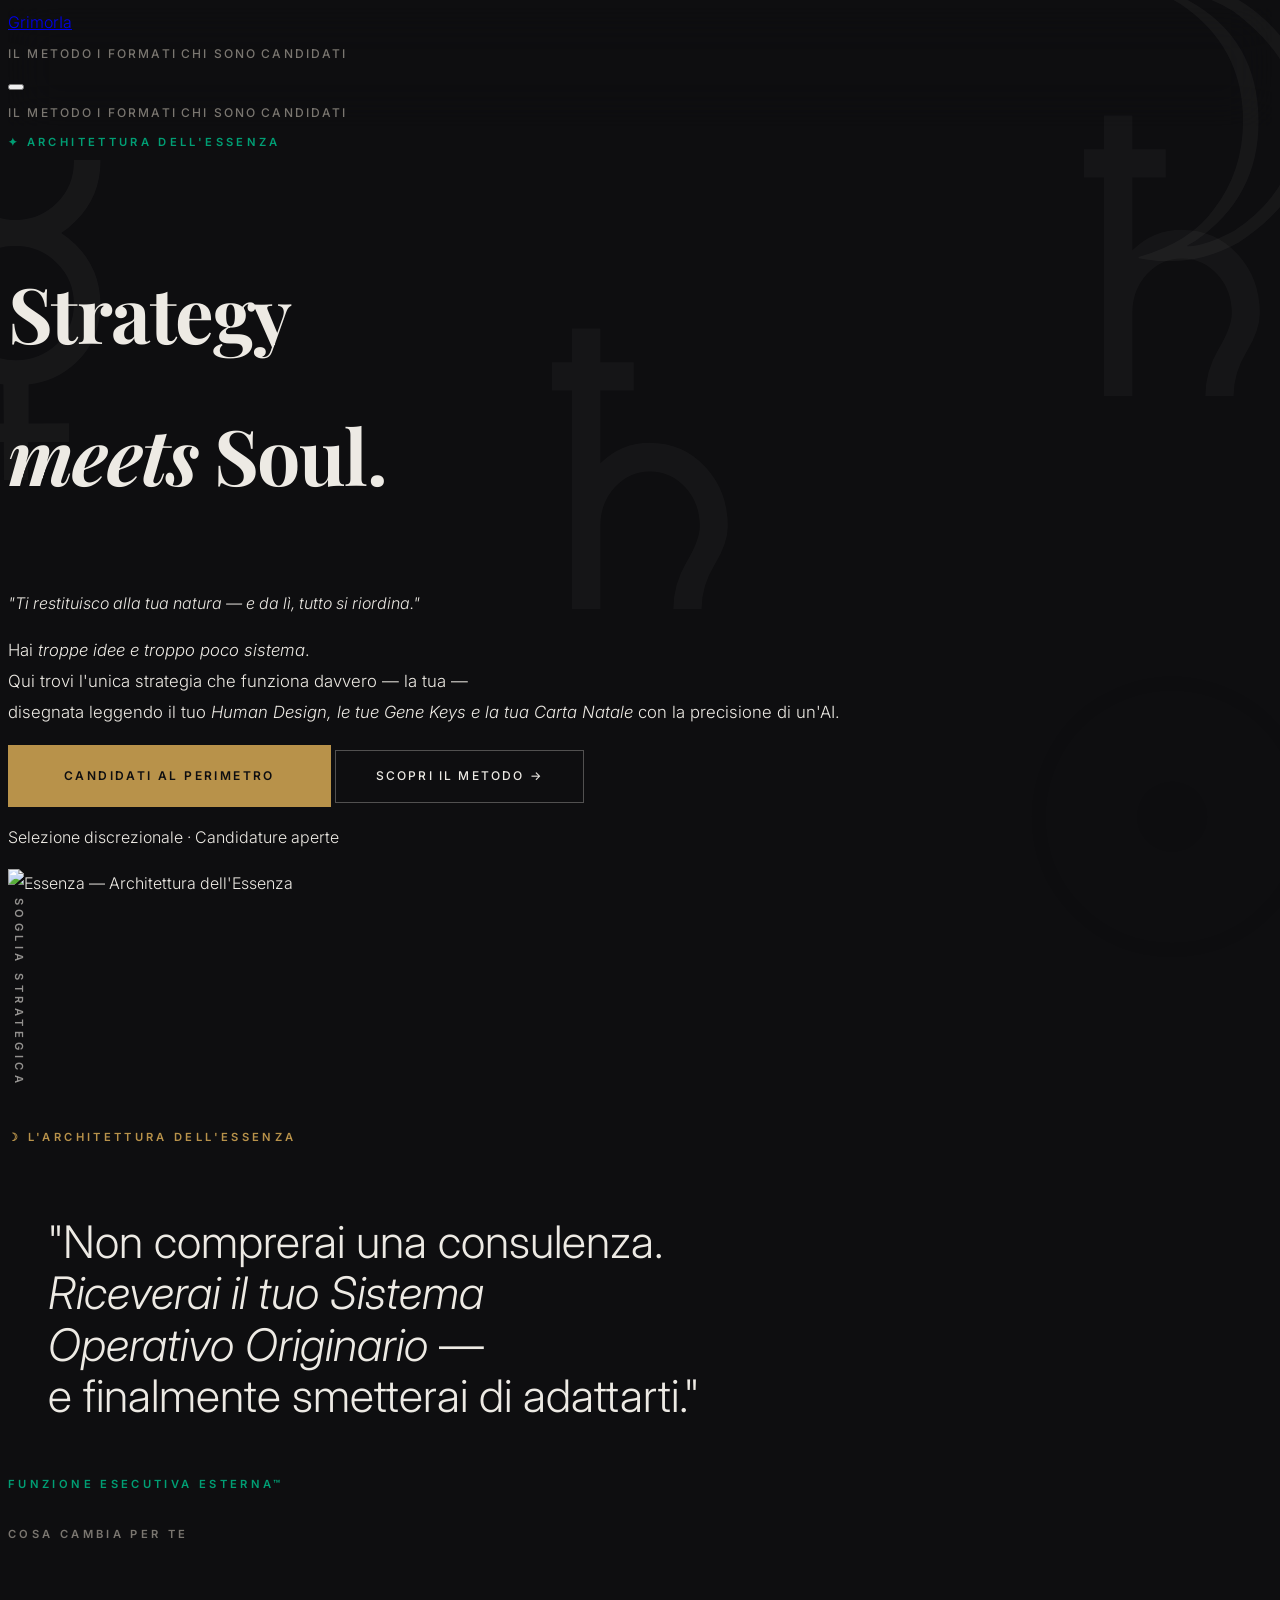
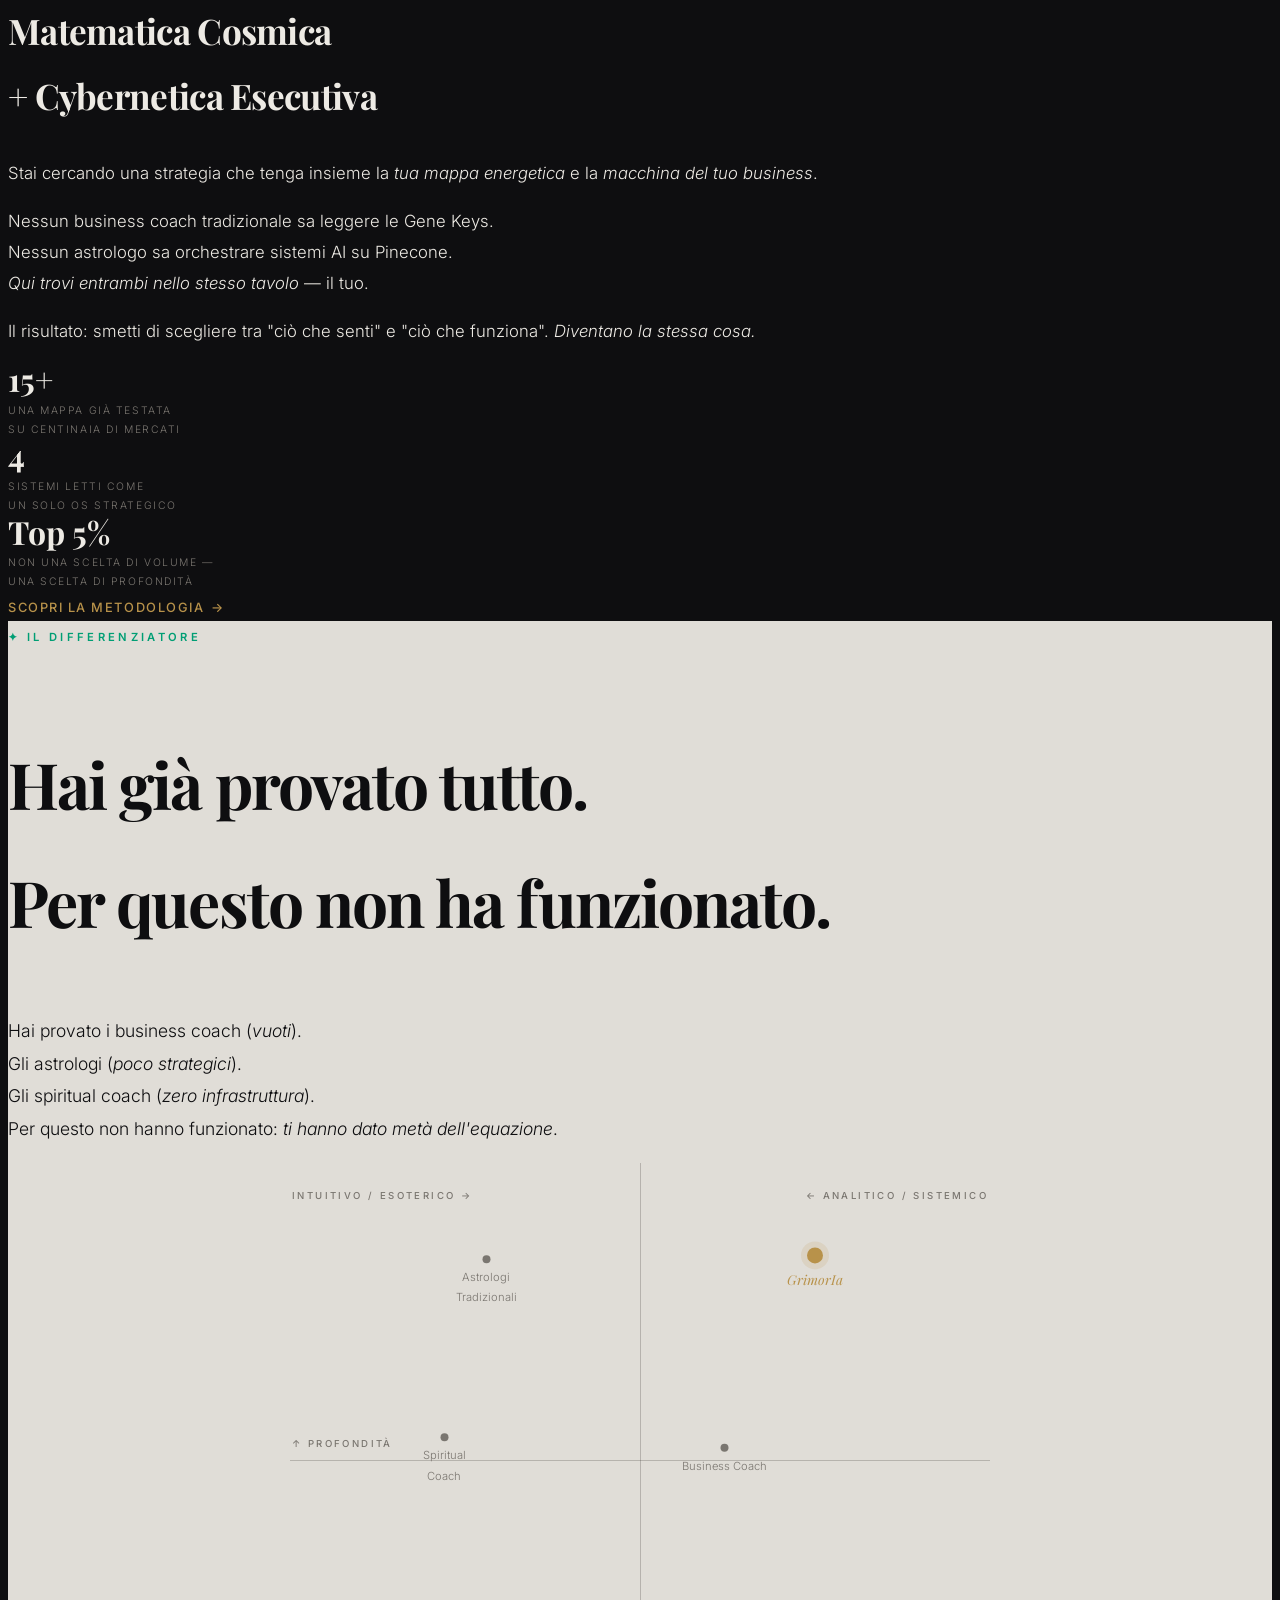
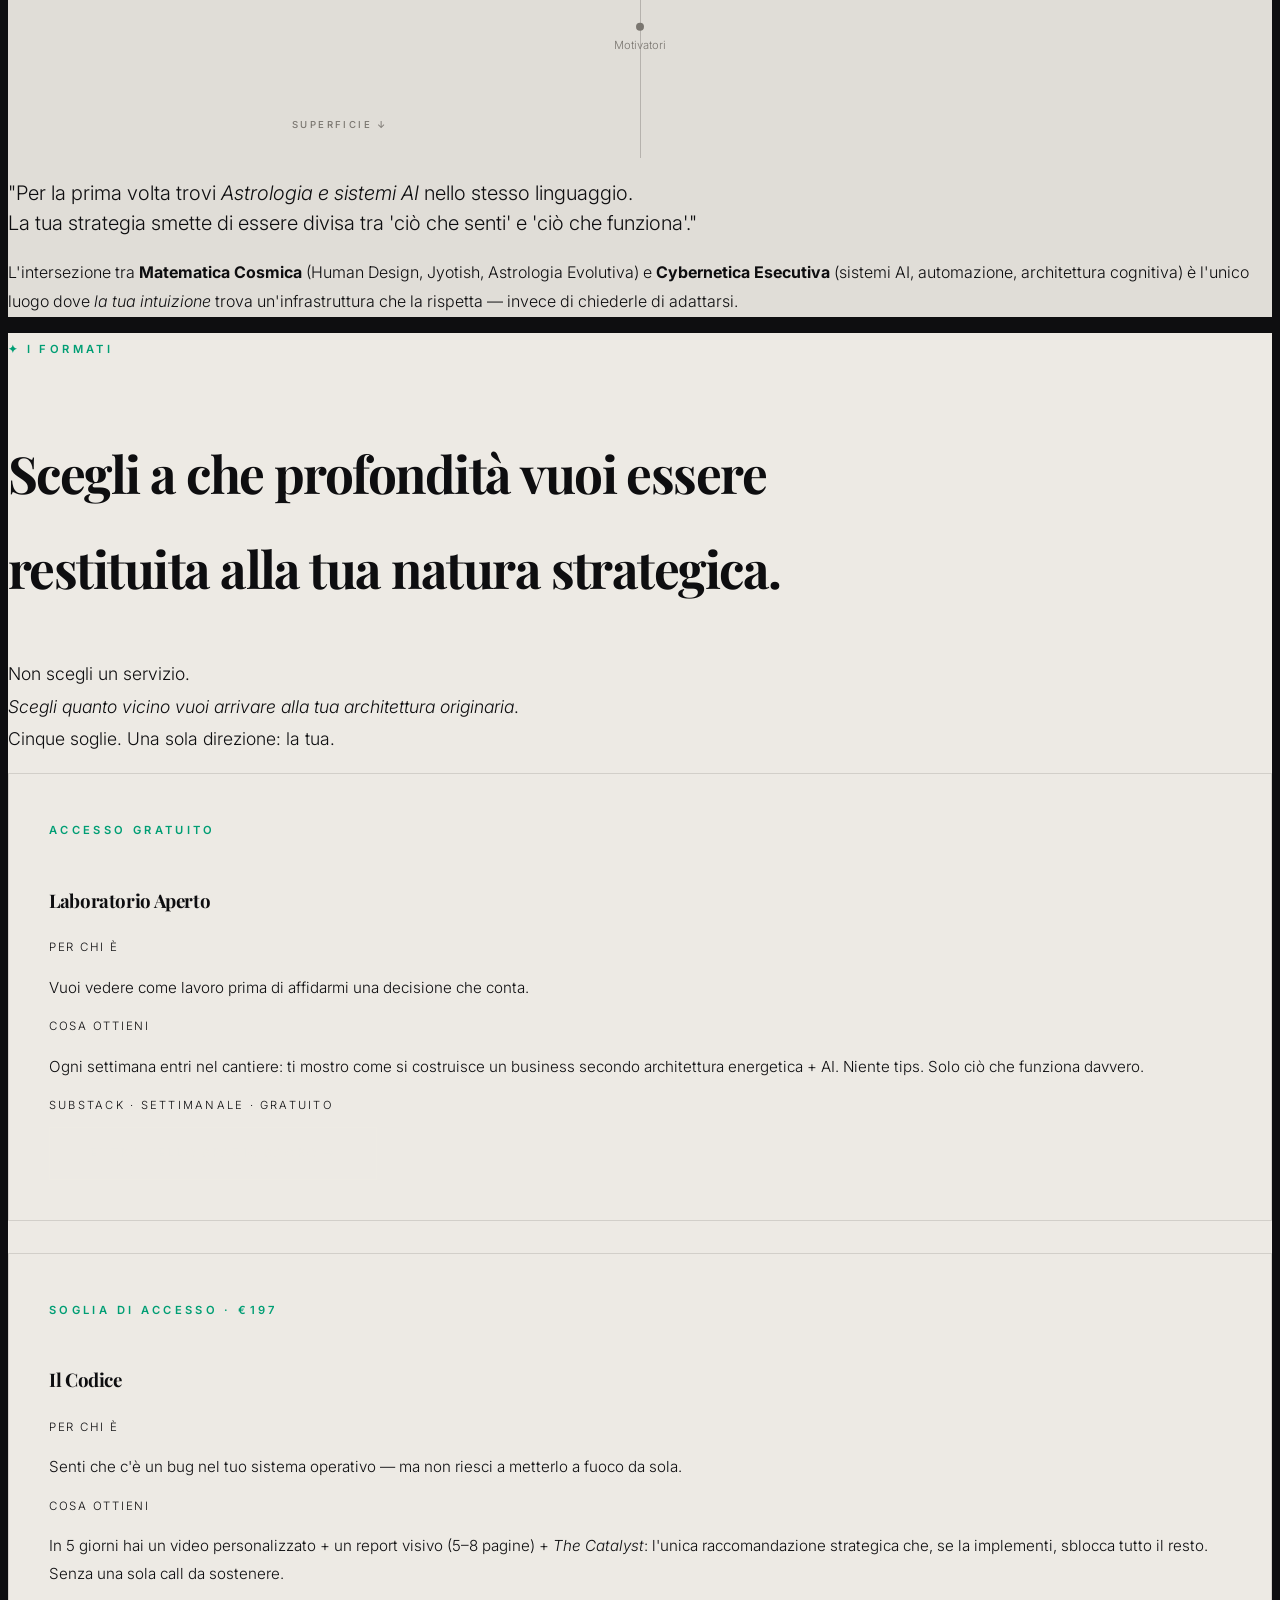
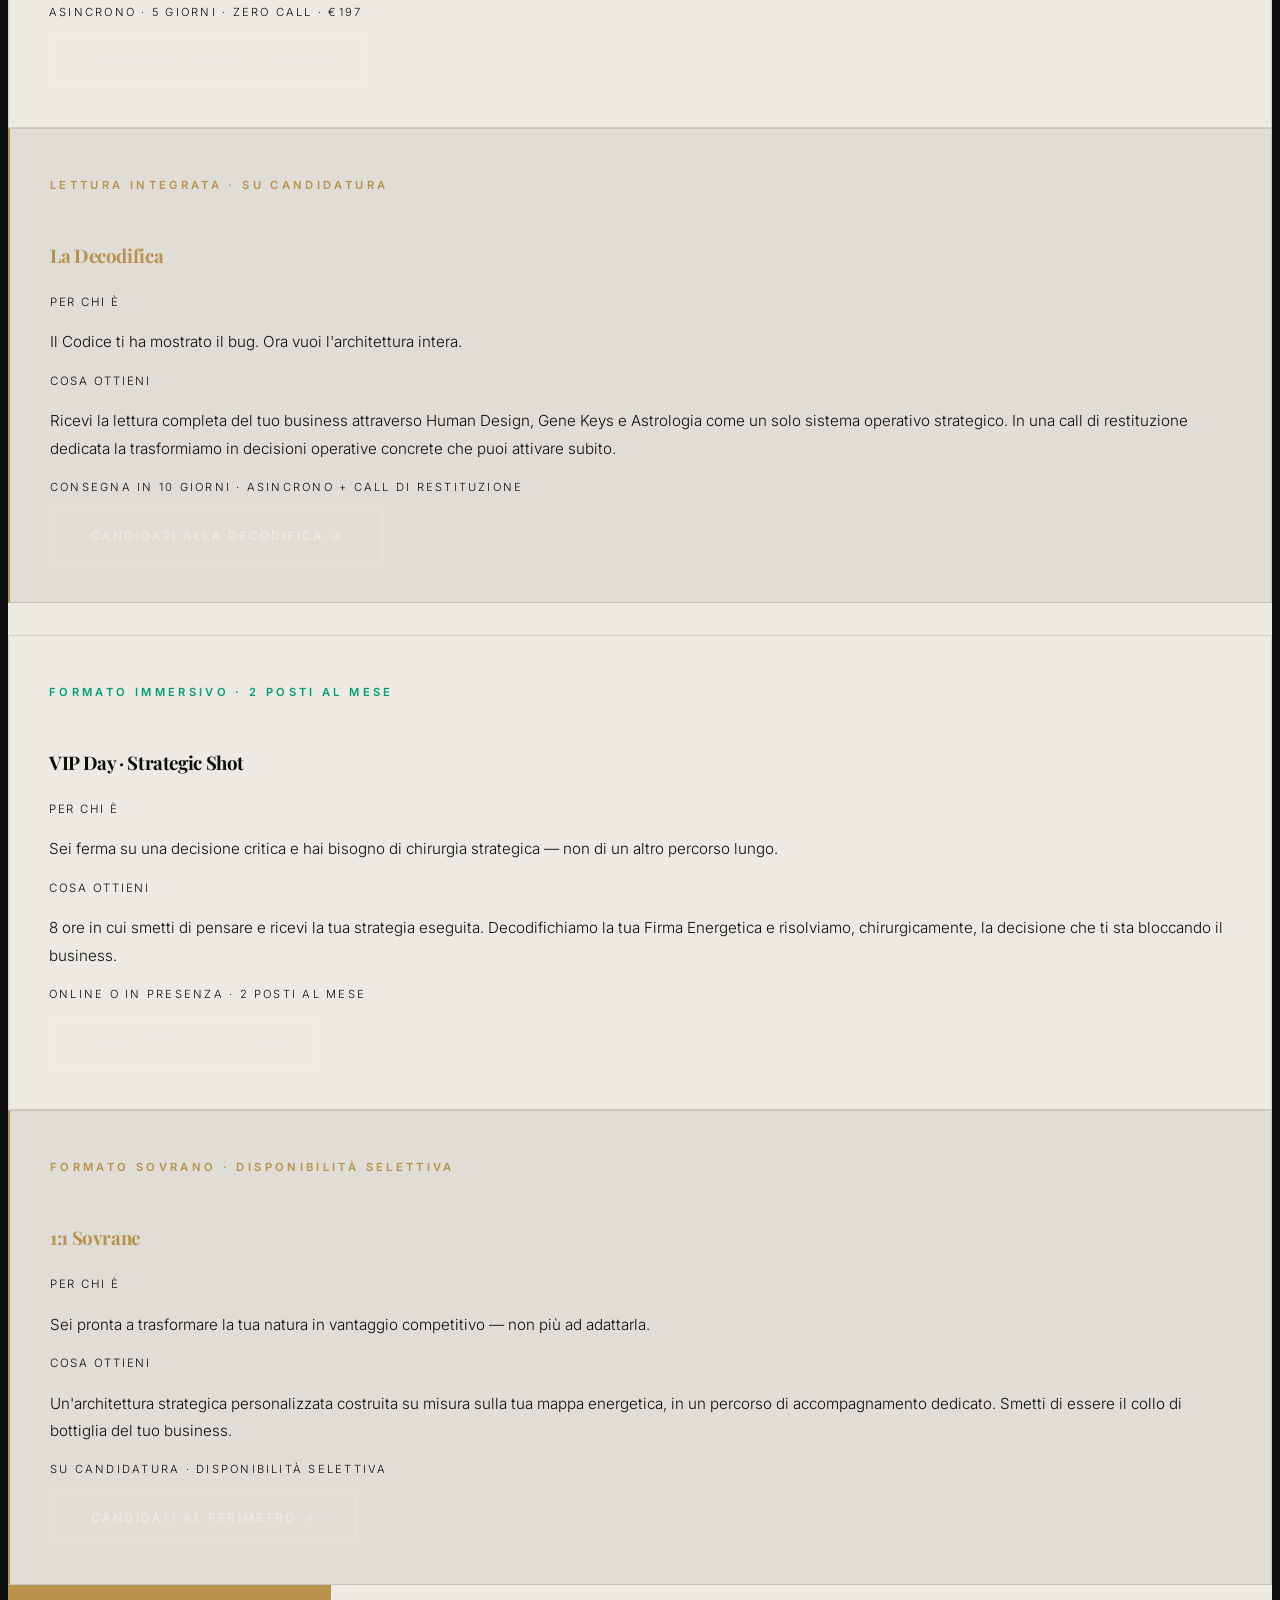
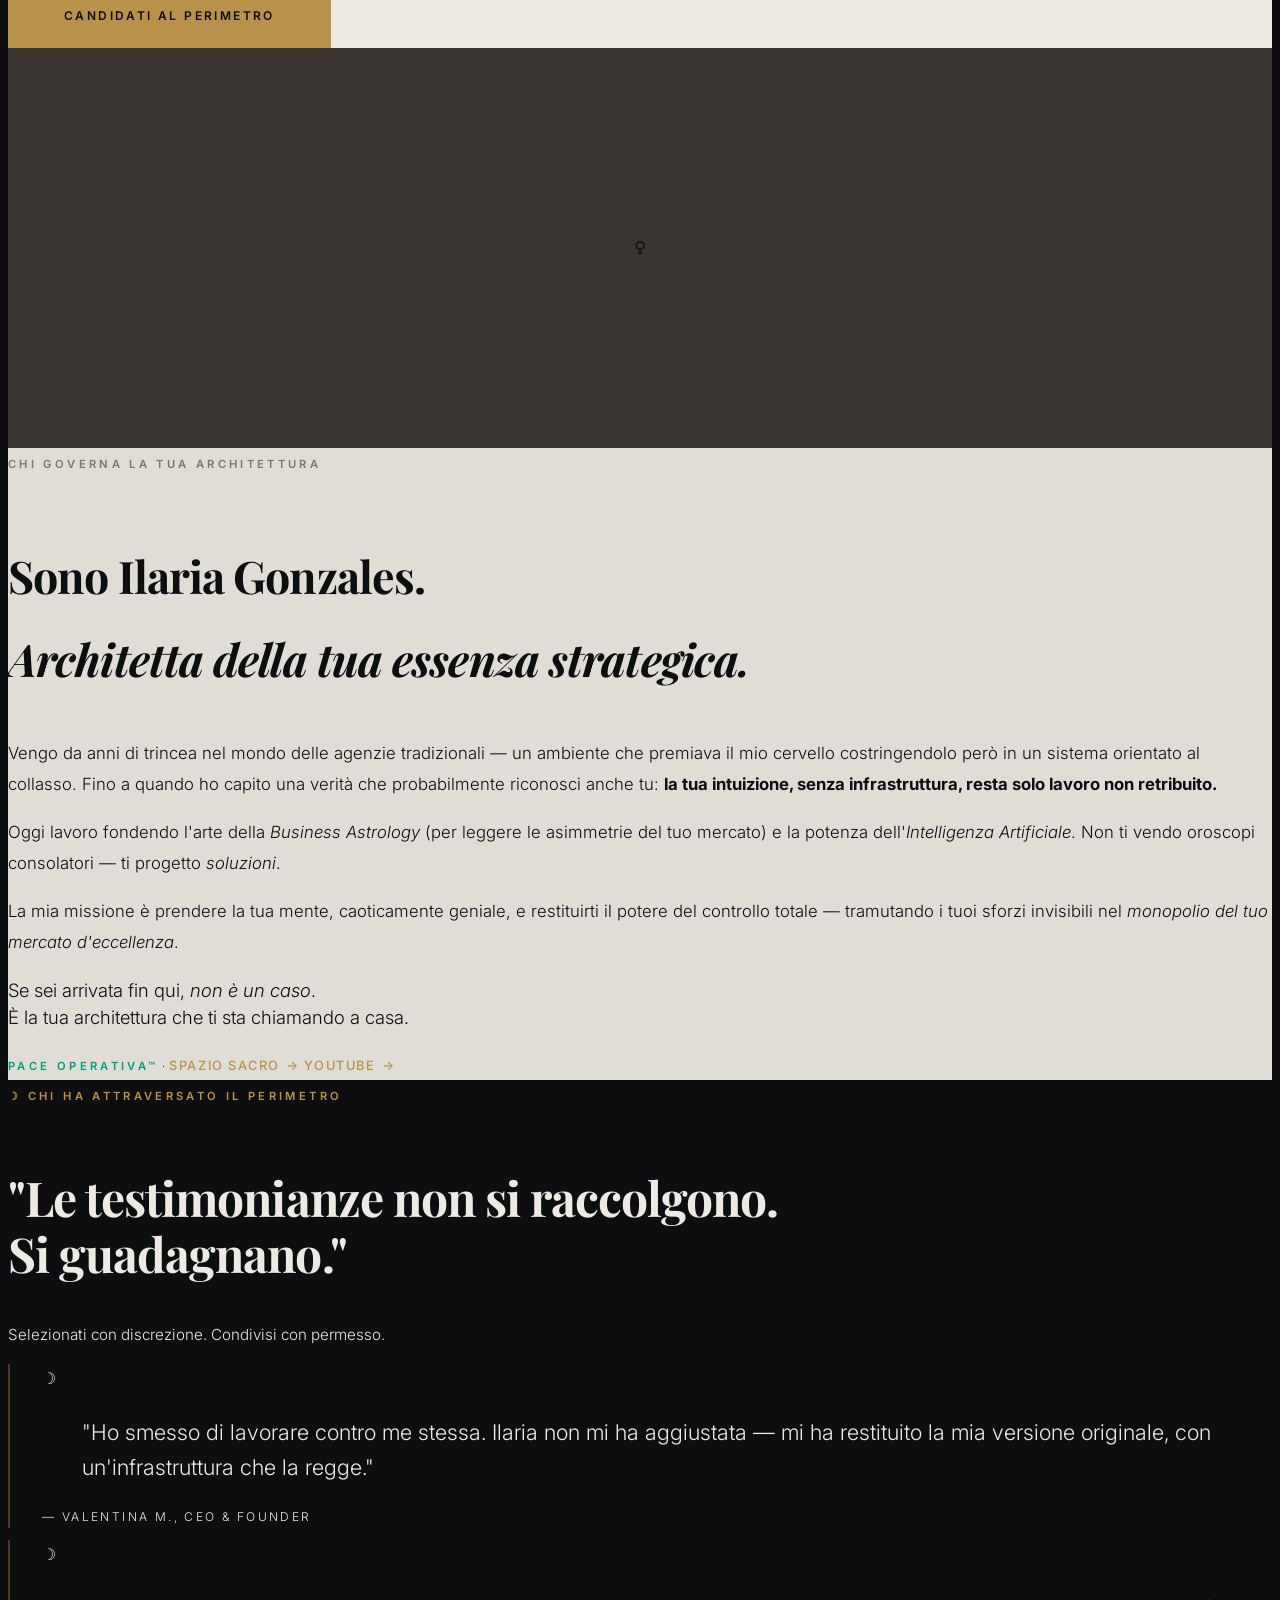
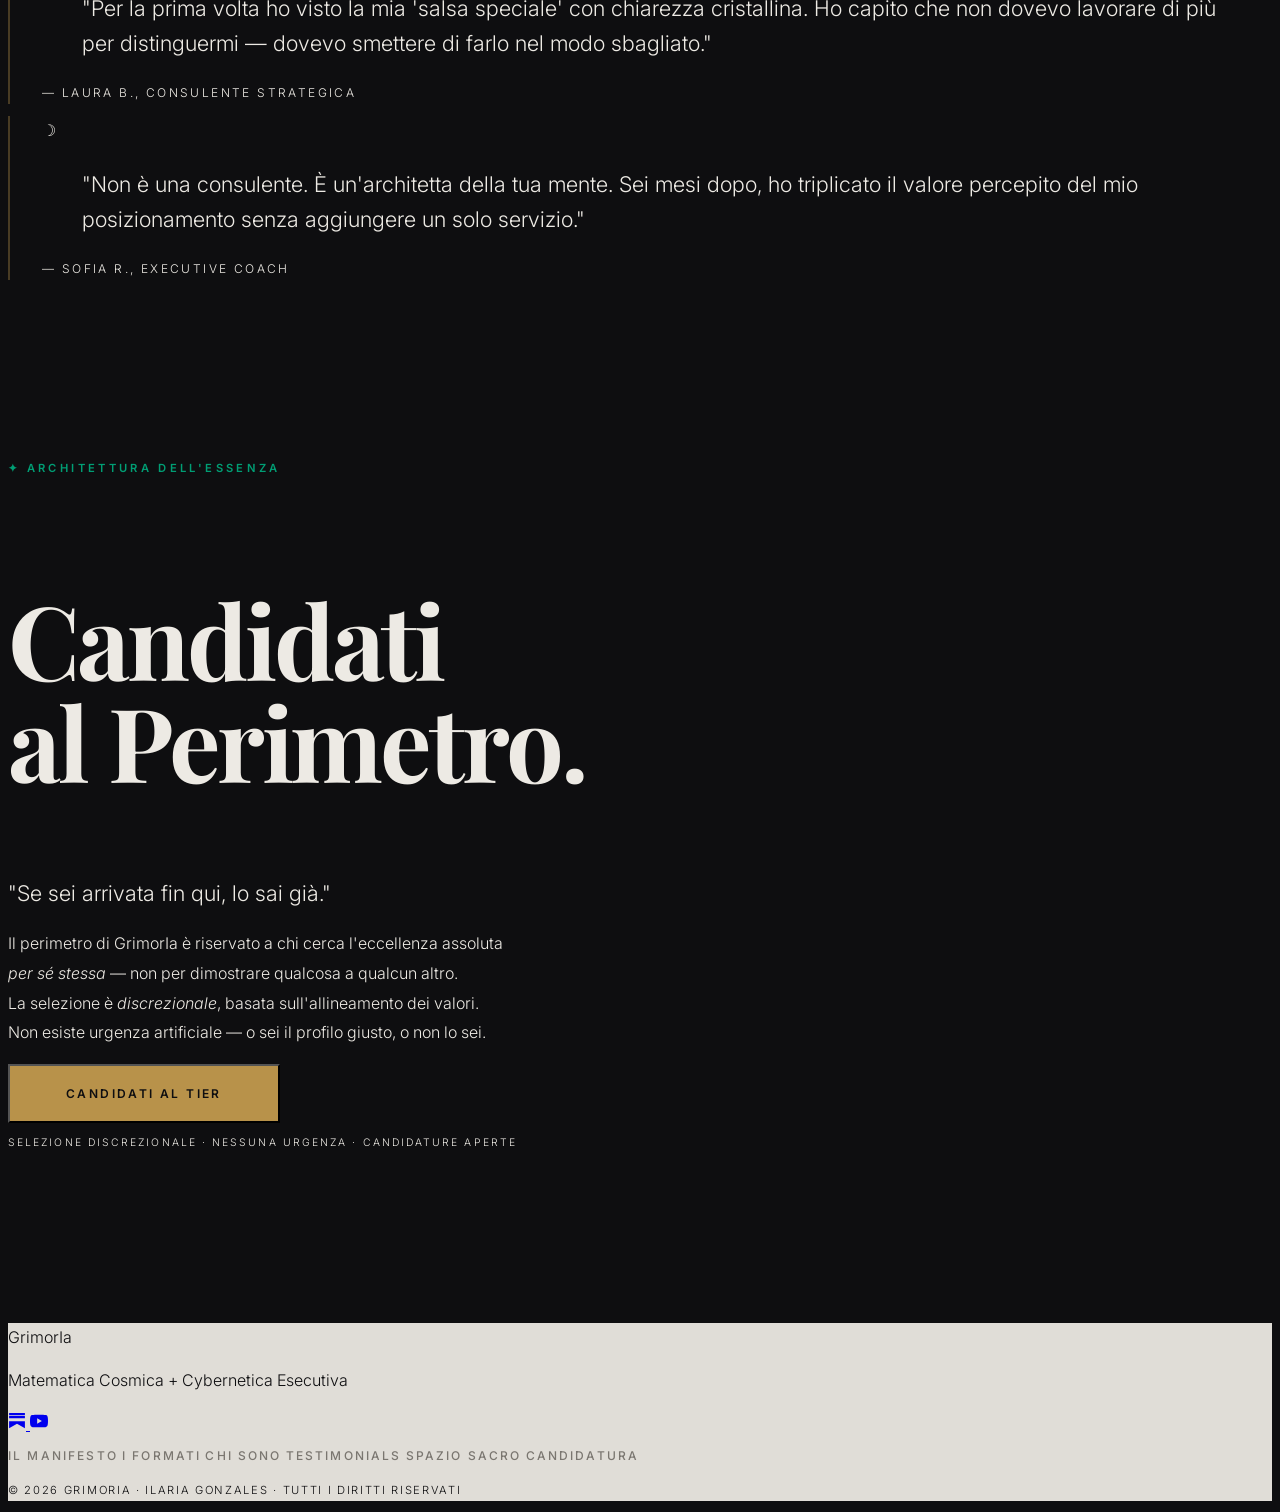
==== commit 203851fd: "feat(site): copy v4.2 + 5 formati + form interno protocollo - Hero, Manifesto, Oceano Blu, Chi Sono:" ====
--- a/site/public/index.html
+++ b/site/public/index.html
@@ -276,6 +276,164 @@
     @media (prefers-reduced-motion: reduce) {
       .reveal { opacity: 1; transform: none; transition: none; }
     }
+
+    /* ── Protocollo form — inline multi-step ── */
+    .protocollo-wrap {
+      max-height: 0;
+      overflow: hidden;
+      opacity: 0;
+      transition: max-height 600ms ease, opacity 500ms ease, margin 500ms ease;
+      margin-top: 0;
+      text-align: left;
+    }
+    .protocollo-wrap.is-open {
+      max-height: 2400px;
+      opacity: 1;
+      margin-top: 3rem;
+    }
+    #candidatura-intro.is-hidden {
+      display: none;
+    }
+    .protocollo-card {
+      background: rgba(237,234,228,0.03);
+      border: 1px solid rgba(184,146,74,0.25);
+      padding: clamp(2rem, 4vw, 3.5rem);
+      max-width: 640px;
+      margin: 0 auto;
+    }
+    .protocollo-head {
+      border-bottom: 1px solid rgba(237,234,228,0.08);
+      padding-bottom: 1.75rem;
+      margin-bottom: 2rem;
+    }
+    .protocollo-progress {
+      display: flex;
+      align-items: center;
+      gap: 8px;
+      margin-top: 2rem;
+    }
+    .protocollo-step {
+      display: block;
+      flex: 1;
+      height: 2px;
+      background: rgba(237,234,228,0.12);
+      transition: background 400ms ease;
+    }
+    .protocollo-step.is-done { background: #B8924A; }
+    .protocollo-step.is-active {
+      background: linear-gradient(90deg, #B8924A 0%, #B8924A 50%, rgba(237,234,228,0.12) 50%);
+    }
+    .protocollo-counter {
+      font-family: 'Inter', sans-serif;
+      font-size: 0.65rem;
+      font-weight: 500;
+      letter-spacing: 0.22em;
+      text-transform: uppercase;
+      color: #B8924A;
+      margin-left: 12px;
+      white-space: nowrap;
+    }
+    .protocollo-body { min-height: 240px; }
+    .protocollo-q { display: none; }
+    .protocollo-q.is-active { display: block; animation: protocolloFade 450ms ease; }
+    @keyframes protocolloFade {
+      from { opacity: 0; transform: translateY(8px); }
+      to   { opacity: 1; transform: none; }
+    }
+    .protocollo-label {
+      display: block;
+      font-family: 'Playfair Display', Georgia, serif;
+      font-size: clamp(1.1rem, 2vw, 1.3rem);
+      font-weight: 500;
+      line-height: 1.5;
+      color: #EDEAE4;
+      margin-bottom: 1.25rem;
+      letter-spacing: -0.01em;
+    }
+    .protocollo-textarea,
+    .protocollo-input {
+      width: 100%;
+      background: transparent;
+      border: none;
+      border-bottom: 1px solid rgba(237,234,228,0.2);
+      color: #EDEAE4;
+      font-family: 'Inter', sans-serif;
+      font-weight: 300;
+      font-size: 1rem;
+      line-height: 1.75;
+      padding: 0.75rem 0;
+      resize: vertical;
+      transition: border-color 300ms ease;
+      border-radius: 0;
+    }
+    .protocollo-textarea::placeholder,
+    .protocollo-input::placeholder {
+      color: rgba(237,234,228,0.3);
+      font-weight: 300;
+    }
+    .protocollo-textarea:focus,
+    .protocollo-input:focus {
+      outline: none;
+      border-bottom-color: #B8924A;
+    }
+    .protocollo-field { margin-bottom: 1.5rem; }
+    .protocollo-field-label {
+      display: block;
+      font-family: 'Inter', sans-serif;
+      font-size: 0.65rem;
+      font-weight: 500;
+      letter-spacing: 0.22em;
+      text-transform: uppercase;
+      color: #7A7670;
+      margin-bottom: 0.35rem;
+    }
+    .protocollo-nav {
+      display: flex;
+      justify-content: space-between;
+      align-items: center;
+      margin-top: 2.5rem;
+      padding-top: 1.75rem;
+      border-top: 1px solid rgba(237,234,228,0.08);
+      gap: 1rem;
+    }
+    .btn-ghost-sm {
+      background: transparent;
+      border: 1px solid rgba(237,234,228,0.2);
+      color: #7A7670;
+      font-family: 'Inter', sans-serif;
+      font-size: 0.65rem;
+      font-weight: 500;
+      letter-spacing: 0.2em;
+      text-transform: uppercase;
+      padding: 0.7rem 1.5rem;
+      cursor: pointer;
+      transition: color 300ms ease, border-color 300ms ease;
+    }
+    .btn-ghost-sm:hover { color: #EDEAE4; border-color: rgba(237,234,228,0.4); }
+    .btn-sm {
+      padding: 0.85rem 2rem;
+      font-size: 0.7rem;
+    }
+    .btn-gold:disabled {
+      opacity: 0.3;
+      cursor: not-allowed;
+      pointer-events: none;
+    }
+
+    /* Sent state */
+    .protocollo-sent {
+      text-align: center;
+      max-width: 560px;
+      margin: 0 auto;
+      padding: clamp(2rem, 4vw, 3rem);
+    }
+    .protocollo-sent-glyph {
+      font-family: 'Playfair Display', serif;
+      font-size: 3rem;
+      color: #B8924A;
+      margin-bottom: 1.5rem;
+      opacity: 0.7;
+    }
   </style>
 </head>
 
@@ -293,7 +451,7 @@
       <a href="#manifesto"    class="nav-link">Il Metodo</a>
       <a href="#offerta"      class="nav-link">I Formati</a>
       <a href="#chi-sono"     class="nav-link">Chi Sono</a>
-      <a href="https://tally.so/r/GxL852" target="_blank" rel="noopener noreferrer" class="nav-link text-gold border border-gold/30 px-4 py-2 hover:bg-gold/10">Candidati</a>
+      <a href="#candidatura" class="nav-link text-gold border border-gold/30 px-4 py-2 hover:bg-gold/10 cta-protocol">Candidati</a>
     </div>
     <!-- Mobile hamburger -->
     <button id="mobile-menu-btn" class="md:hidden flex flex-col gap-1.5 p-2" aria-label="Menu" aria-expanded="false">
@@ -308,7 +466,7 @@
       <a href="#manifesto"   class="nav-link py-2" onclick="closeMobileMenu()">Il Metodo</a>
       <a href="#offerta"     class="nav-link py-2" onclick="closeMobileMenu()">I Formati</a>
       <a href="#chi-sono"    class="nav-link py-2" onclick="closeMobileMenu()">Chi Sono</a>
-      <a href="https://tally.so/r/GxL852" target="_blank" rel="noopener noreferrer" class="nav-link py-2 text-gold" onclick="closeMobileMenu()">Candidati</a>
+      <a href="#candidatura" class="nav-link py-2 text-gold cta-protocol" onclick="closeMobileMenu()">Candidati</a>
     </div>
   </div>
 </nav>
@@ -336,12 +494,13 @@
           <em class="font-serif text-pearl/70 text-xl">"Ti restituisco alla tua natura — e da lì, tutto si riordina."</em>
         </p>
         <p class="font-sans font-light text-stone mb-10 max-w-md" style="font-size:1.05rem; line-height:1.85;">
-          Al crocevia tra Matematica Cosmica e Cybernetica Esecutiva. 
-          Un posizionamento senza concorrenza diretta — per le leader che cercano chiarezza, non motivazione.
+          Hai <em class="text-pearl/80">troppe idee e troppo poco sistema</em>.<br/>
+          Qui trovi l'unica strategia che funziona davvero — la tua —<br/>
+          disegnata leggendo il tuo <em class="text-pearl/80">Human Design, le tue Gene Keys e la tua Carta Natale</em> con la precisione di un'AI.
         </p>
         <div class="flex flex-wrap gap-4">
-          <a href="https://tally.so/r/GxL852" target="_blank" rel="noopener noreferrer" class="btn-gold" id="cta-hero-primary">Candidati al Perimetro</a>
-          <a href="#manifesto"   class="btn-outline-pearl" id="cta-hero-secondary">Scopri il Metodo</a>
+          <a href="#candidatura" class="btn-gold cta-protocol" id="cta-hero-primary">Candidati al Perimetro</a>
+          <a href="#manifesto"   class="btn-outline-pearl" id="cta-hero-secondary">Scopri il Metodo →</a>
         </div>
         <p class="mt-6 font-sans text-stone/50 text-xs uppercase tracking-widest">
           Selezione discrezionale · Candidature aperte
@@ -379,7 +538,7 @@
         <span class="eyebrow eyebrow-gold">☽ L'Architettura dell'Essenza</span>
         <blockquote class="font-serif italic text-gold leading-tight mb-8"
                     style="font-size:clamp(2rem,3.5vw,3.2rem); line-height:1.15;">
-          "Non si vende una consulenza.<br/>Si rivela il Sistema<br/>Operativo Originario."
+          "Non comprerai una consulenza.<br/><em>Riceverai il tuo Sistema<br/>Operativo Originario</em> —<br/>e finalmente smetterai di adattarti."
         </blockquote>
         <div class="border-t border-gold/20 pt-6">
           <span class="eyebrow eyebrow-emerald">Funzione Esecutiva Esterna™</span>
@@ -388,34 +547,36 @@
 
       <!-- RIGHT — body copy + stats -->
       <div class="reveal" style="transition-delay:0.15s;">
-        <span class="eyebrow eyebrow-stone">Chi è Ilaria</span>
+        <span class="eyebrow eyebrow-stone">Cosa cambia per te</span>
         <h2 class="font-serif font-bold text-pearl mb-6 leading-tight"
             style="font-size:2.2rem; letter-spacing:-0.02em;">
           Matematica Cosmica<br/>+ Cybernetica Esecutiva
         </h2>
         <p class="font-sans font-light text-stone mb-5" style="font-size:1.05rem; line-height:1.85;">
-          Nessun business coach tradizionale sa leggere le Gene Keys. 
-          Nessun astrologo sa orchestrare sistemi AI su Pinecone. 
-          Ilaria fa entrambe le cose.
+          Stai cercando una strategia che tenga insieme la <em class="text-pearl/80">tua mappa energetica</em> e la <em class="text-pearl/80">macchina del tuo business</em>.
+        </p>
+        <p class="font-sans font-light text-stone mb-5" style="font-size:1.05rem; line-height:1.85;">
+          Nessun business coach tradizionale sa leggere le Gene Keys.<br/>
+          Nessun astrologo sa orchestrare sistemi AI su Pinecone.<br/>
+          <em class="text-pearl/80">Qui trovi entrambi nello stesso tavolo</em> — il tuo.
         </p>
         <p class="font-sans font-light text-stone mb-10" style="font-size:1.05rem; line-height:1.85;">
-          Questo incrocio crea un Oceano Blu dove non esiste competizione diretta. 
-          Non una consulente — un oracolo strategico.
+          Il risultato: smetti di scegliere tra "ciò che senti" e "ciò che funziona". <em class="text-pearl/80">Diventano la stessa cosa.</em>
         </p>
 
         <!-- Stats -->
         <div class="grid grid-cols-3 gap-6 mb-10 border-t border-white/8 pt-8">
           <div>
             <div class="stat-number">15+</div>
-            <div class="stat-label">anni di ricerca</div>
+            <div class="stat-label">una mappa già testata<br/>su centinaia di mercati</div>
           </div>
           <div>
             <div class="stat-number">4</div>
-            <div class="stat-label">sistemi integrati<br/>(HD, Jyotish, GK, AI)</div>
+            <div class="stat-label">sistemi letti come<br/>un solo OS strategico</div>
           </div>
           <div>
             <div class="stat-number">Top 5%</div>
-            <div class="stat-label">del mercato<br/>per prezzo</div>
+            <div class="stat-label">non una scelta di volume —<br/>una scelta di profondità</div>
           </div>
         </div>
 
@@ -441,11 +602,13 @@
       <span class="eyebrow eyebrow-emerald">✦ Il Differenziatore</span>
       <h2 class="font-serif font-bold text-obsidian leading-tight mb-5"
           style="font-size:clamp(2.5rem,5vw,4rem); letter-spacing:-0.03em;">
-        Dove non esiste<br/>concorrenza.
+        Hai già provato tutto.<br/>Per questo non ha funzionato.
       </h2>
-      <p class="font-sans font-light text-stone" style="font-size:1.1rem; line-height:1.85; max-width:580px;">
-        Il posizionamento di GrimorIa non è uno stile — è una categoria. 
-        Un Oceano Blu creato dall'intersezione improbabile di due mondi che non si parlano.
+      <p class="font-sans font-light text-stone" style="font-size:1.1rem; line-height:1.85; max-width:620px;">
+        Hai provato i business coach (<em class="text-charcoal">vuoti</em>).<br/>
+        Gli astrologi (<em class="text-charcoal">poco strategici</em>).<br/>
+        Gli spiritual coach (<em class="text-charcoal">zero infrastruttura</em>).<br/>
+        Per questo non hanno funzionato: <em class="text-charcoal">ti hanno dato metà dell'equazione</em>.
       </p>
     </div>
 
@@ -491,14 +654,14 @@
     <!-- Bottom copy -->
     <div class="reveal grid lg:grid-cols-2 gap-12 border-t border-charcoal/15 pt-12" style="transition-delay:0.2s;">
       <p class="font-serif italic text-gold" style="font-size:1.25rem; line-height:1.5;">
-        "Nessun business coach tradizionale sa leggere le Gene Keys. 
-        Nessun astrologo sa orchestrare sistemi AI. 
-        Ilaria fa entrambe le cose — e questo crea un mercato di uno."
+        "Per la prima volta trovi <em>Astrologia e sistemi AI</em> nello stesso linguaggio.<br/>
+        La tua strategia smette di essere divisa tra 'ciò che senti' e 'ciò che funziona'."
       </p>
       <p class="font-sans font-light text-charcoal" style="font-size:1rem; line-height:1.85;">
-        La sovrapposizione tra <strong>Matematica Cosmica</strong> (Gene Keys, Jyotish, Astrologia Evolutiva) 
-        e <strong>Cybernetica Esecutiva</strong> (sistemi AI, automazione, architettura cognitiva) 
-        genera un Oceano Blu dove la competizione diretta è strutturalmente impossibile.
+        L'intersezione tra <strong>Matematica Cosmica</strong> (Human Design, Jyotish, Astrologia Evolutiva)
+        e <strong>Cybernetica Esecutiva</strong> (sistemi AI, automazione, architettura cognitiva)
+        è l'unico luogo dove <em>la tua intuizione</em> trova un'infrastruttura che la rispetta —
+        invece di chiederle di adattarsi.
       </p>
     </div>
 
@@ -518,81 +681,133 @@
     <div class="reveal mb-16">
       <span class="eyebrow eyebrow-emerald">✦ I Formati</span>
       <h2 class="font-serif font-bold text-obsidian leading-tight mb-5"
-          style="font-size:clamp(2.5rem,4.5vw,3.75rem); letter-spacing:-0.03em;">
-        Scegli il tuo<br/>perimetro di accesso.
+          style="font-size:clamp(2.25rem,4vw,3.5rem); letter-spacing:-0.03em;">
+        Scegli a che profondità vuoi essere<br/>restituita alla tua natura strategica.
       </h2>
-      <p class="font-sans font-light text-stone" style="font-size:1.1rem; line-height:1.85; max-width:540px;">
-        GrimorIa non ha un'offerta — ha un ecosistema. 
-        Ogni formato è una soglia, non un prodotto.
+      <p class="font-sans font-light text-stone" style="font-size:1.1rem; line-height:1.85; max-width:620px;">
+        Non scegli un servizio.<br/>
+        <em>Scegli quanto vicino vuoi arrivare alla tua architettura originaria</em>.<br/>
+        Cinque soglie. Una sola direzione: la tua.
       </p>
     </div>
 
-    <!-- Cards — staggered layout -->
+    <!-- Cards — 5 formati -->
     <div class="grid md:grid-cols-2 gap-6 mb-6">
 
-      <!-- Card 1 -->
+      <!-- Card 1 — Laboratorio Aperto (gratuito) -->
       <div class="card-offerta reveal bg-pearl">
-        <span class="eyebrow eyebrow-emerald">Formato Sovrano</span>
-        <h3 class="font-serif font-bold text-obsidian text-2xl mb-3">Sessioni 1:1 Sovrane</h3>
-        <p class="font-sans font-light text-charcoal mb-6" style="font-size:0.95rem; line-height:1.85;">
-          Diagnosi profonda e architettura strategica personalizzata. 
-          Per chi è pronta a trasformare la propria natura — non adattarla.
-        </p>
-        <p class="font-sans font-medium text-stone" style="font-size:0.7rem; letter-spacing:0.2em; text-transform:uppercase;">
-          Su candidatura · Disponibilità Selettiva
-        </p>
-      </div>
-
-      <!-- Card 2 -->
+        <span class="eyebrow eyebrow-emerald">Accesso Gratuito</span>
+        <h3 class="font-serif font-bold text-obsidian text-2xl mb-4">Laboratorio Aperto</h3>
+        <p class="font-sans font-medium text-charcoal mb-2" style="font-size:0.72rem; letter-spacing:0.15em; text-transform:uppercase;">Per chi è</p>
+        <p class="font-sans font-light text-charcoal mb-5" style="font-size:0.95rem; line-height:1.8;">
+          Vuoi vedere come lavoro prima di affidarmi una decisione che conta.
+        </p>
+        <p class="font-sans font-medium text-charcoal mb-2" style="font-size:0.72rem; letter-spacing:0.15em; text-transform:uppercase;">Cosa ottieni</p>
+        <p class="font-sans font-light text-charcoal mb-6" style="font-size:0.95rem; line-height:1.8;">
+          Ogni settimana entri nel cantiere: ti mostro come si costruisce un business secondo architettura energetica + AI. Niente tips. Solo ciò che funziona davvero.
+        </p>
+        <p class="font-sans font-medium text-stone mb-6" style="font-size:0.7rem; letter-spacing:0.2em; text-transform:uppercase;">
+          Substack · Settimanale · Gratuito
+        </p>
+        <a href="https://spaziosacro.substack.com" target="_blank" rel="noopener noreferrer"
+           class="btn-outline-pearl text-[0.65rem] py-2 px-6 border-stone/30 text-stone hover:border-gold hover:text-gold transition-colors">
+          Entra nello Spazio Sacro →
+        </a>
+      </div>
+
+      <!-- Card 2 — Il Codice (€197) -->
       <div class="card-offerta reveal bg-pearl" style="transition-delay:0.1s; margin-top:2rem;">
-        <span class="eyebrow eyebrow-emerald">Formato Collettivo</span>
-        <h3 class="font-serif font-bold text-obsidian text-2xl mb-3">Gruppi Intimi</h3>
-        <p class="font-sans font-light text-charcoal mb-6" style="font-size:0.95rem; line-height:1.85;">
-          Immersione collettiva per 4-12 menti selezionate. 
-          Il campo del gruppo amplifica la trasformazione individuale.
-        </p>
-        <p class="font-sans font-medium text-stone" style="font-size:0.7rem; letter-spacing:0.2em; text-transform:uppercase;">
-          4-12 partecipanti · Cicli stagionali
-        </p>
-      </div>
-
-      <!-- Card 3 -->
-      <div class="card-offerta reveal bg-pearl" style="transition-delay:0.15s;">
-        <span class="eyebrow eyebrow-emerald">Accesso Gratuito</span>
-        <h3 class="font-serif font-bold text-obsidian text-2xl mb-3">Laboratorio Aperto</h3>
-        <p class="font-sans font-light text-charcoal mb-6" style="font-size:0.95rem; line-height:1.85;">
-          Spazio Sacro: costruzione dal vivo del business secondo architettura energetica, 
-          astrologia evolutiva e business systematization.
+        <span class="eyebrow eyebrow-emerald">Soglia di Accesso · €197</span>
+        <h3 class="font-serif font-bold text-obsidian text-2xl mb-4">Il Codice</h3>
+        <p class="font-sans font-medium text-charcoal mb-2" style="font-size:0.72rem; letter-spacing:0.15em; text-transform:uppercase;">Per chi è</p>
+        <p class="font-sans font-light text-charcoal mb-5" style="font-size:0.95rem; line-height:1.8;">
+          Senti che c'è un bug nel tuo sistema operativo — ma non riesci a metterlo a fuoco da sola.
+        </p>
+        <p class="font-sans font-medium text-charcoal mb-2" style="font-size:0.72rem; letter-spacing:0.15em; text-transform:uppercase;">Cosa ottieni</p>
+        <p class="font-sans font-light text-charcoal mb-6" style="font-size:0.95rem; line-height:1.8;">
+          In 5 giorni hai un video personalizzato + un report visivo (5–8 pagine) + <em>The Catalyst</em>: l'unica raccomandazione strategica che, se la implementi, sblocca tutto il resto. Senza una sola call da sostenere.
         </p>
         <p class="font-sans font-medium text-stone mb-6" style="font-size:0.7rem; letter-spacing:0.2em; text-transform:uppercase;">
-          Substack · Settimanale
-        </p>
-        <a href="https://spaziosacro.substack.com" target="_blank" rel="noopener noreferrer" 
-           class="btn-outline-pearl text-[0.65rem] py-2 px-6 border-stone/30 text-stone hover:border-gold hover:text-gold transition-colors">
-          Accedi a Spazio Sacro
+          Asincrono · 5 giorni · Zero call · €197
+        </p>
+        <a href="#candidatura" class="btn-outline-pearl text-[0.65rem] py-2 px-6 border-stone/30 text-stone hover:border-gold hover:text-gold transition-colors cta-protocol">
+          Decodifica il tuo Codice →
         </a>
       </div>
 
-      <!-- Card 4 — Gold accent -->
-      <div class="card-offerta gold-accent reveal" style="transition-delay:0.2s; margin-top:2rem;">
-        <span class="eyebrow eyebrow-gold">Formato Immersivo</span>
-        <h3 class="font-serif font-bold text-2xl mb-3" style="color:#B8924A;">VIP Day — Strategic Shot</h3>
-        <p class="font-sans font-light text-charcoal mb-6" style="font-size:0.95rem; line-height:1.85;">
-          8 ore. La tua mente. La mia esecuzione. Decodifica della Firma Energetica e 
-          intervento chirurgico su una sola decisione critica che sta bloccando il tuo business.
-        </p>
-        <p class="font-sans font-medium text-stone" style="font-size:0.7rem; letter-spacing:0.2em; text-transform:uppercase;">
+      <!-- Card 3 — La Decodifica (Gold accent) -->
+      <div class="card-offerta gold-accent reveal" style="transition-delay:0.15s;">
+        <span class="eyebrow eyebrow-gold">Lettura integrata · Su candidatura</span>
+        <h3 class="font-serif font-bold text-2xl mb-4" style="color:#B8924A;">La Decodifica</h3>
+        <p class="font-sans font-medium text-charcoal mb-2" style="font-size:0.72rem; letter-spacing:0.15em; text-transform:uppercase;">Per chi è</p>
+        <p class="font-sans font-light text-charcoal mb-5" style="font-size:0.95rem; line-height:1.8;">
+          Il Codice ti ha mostrato il bug. Ora vuoi l'architettura intera.
+        </p>
+        <p class="font-sans font-medium text-charcoal mb-2" style="font-size:0.72rem; letter-spacing:0.15em; text-transform:uppercase;">Cosa ottieni</p>
+        <p class="font-sans font-light text-charcoal mb-6" style="font-size:0.95rem; line-height:1.8;">
+          Ricevi la lettura completa del tuo business attraverso Human Design, Gene Keys e Astrologia come un solo sistema operativo strategico. In una call di restituzione dedicata la trasformiamo in decisioni operative concrete che puoi attivare subito.
+        </p>
+        <p class="font-sans font-medium text-stone mb-6" style="font-size:0.7rem; letter-spacing:0.2em; text-transform:uppercase;">
+          Consegna in 10 giorni · Asincrono + call di restituzione
+        </p>
+        <a href="#candidatura" class="btn-outline-pearl text-[0.65rem] py-2 px-6 border-gold/40 text-gold hover:bg-gold hover:text-pearl transition-colors cta-protocol">
+          Candidati alla Decodifica →
+        </a>
+      </div>
+
+      <!-- Card 4 — VIP Day (formato immersivo) -->
+      <div class="card-offerta reveal bg-pearl" style="transition-delay:0.2s; margin-top:2rem;">
+        <span class="eyebrow eyebrow-emerald">Formato Immersivo · 2 posti al mese</span>
+        <h3 class="font-serif font-bold text-obsidian text-2xl mb-4">VIP Day · Strategic Shot</h3>
+        <p class="font-sans font-medium text-charcoal mb-2" style="font-size:0.72rem; letter-spacing:0.15em; text-transform:uppercase;">Per chi è</p>
+        <p class="font-sans font-light text-charcoal mb-5" style="font-size:0.95rem; line-height:1.8;">
+          Sei ferma su una decisione critica e hai bisogno di chirurgia strategica — non di un altro percorso lungo.
+        </p>
+        <p class="font-sans font-medium text-charcoal mb-2" style="font-size:0.72rem; letter-spacing:0.15em; text-transform:uppercase;">Cosa ottieni</p>
+        <p class="font-sans font-light text-charcoal mb-6" style="font-size:0.95rem; line-height:1.8;">
+          8 ore in cui smetti di pensare e ricevi la tua strategia eseguita. Decodifichiamo la tua Firma Energetica e risolviamo, chirurgicamente, la decisione che ti sta bloccando il business.
+        </p>
+        <p class="font-sans font-medium text-stone mb-6" style="font-size:0.7rem; letter-spacing:0.2em; text-transform:uppercase;">
           Online o in presenza · 2 posti al mese
         </p>
+        <a href="#candidatura" class="btn-outline-pearl text-[0.65rem] py-2 px-6 border-stone/30 text-stone hover:border-gold hover:text-gold transition-colors cta-protocol">
+          Prenota un VIP Day →
+        </a>
+      </div>
+
+      <!-- Card 5 — 1:1 Sovrane (Gold, full-width) -->
+      <div class="card-offerta gold-accent reveal md:col-span-2" style="transition-delay:0.25s;">
+        <span class="eyebrow eyebrow-gold">Formato Sovrano · Disponibilità selettiva</span>
+        <h3 class="font-serif font-bold text-2xl mb-4" style="color:#B8924A;">1:1 Sovrane</h3>
+        <div class="grid md:grid-cols-2 gap-8">
+          <div>
+            <p class="font-sans font-medium text-charcoal mb-2" style="font-size:0.72rem; letter-spacing:0.15em; text-transform:uppercase;">Per chi è</p>
+            <p class="font-sans font-light text-charcoal" style="font-size:0.95rem; line-height:1.8;">
+              Sei pronta a trasformare la tua natura in vantaggio competitivo — non più ad adattarla.
+            </p>
+          </div>
+          <div>
+            <p class="font-sans font-medium text-charcoal mb-2" style="font-size:0.72rem; letter-spacing:0.15em; text-transform:uppercase;">Cosa ottieni</p>
+            <p class="font-sans font-light text-charcoal" style="font-size:0.95rem; line-height:1.8;">
+              Un'architettura strategica personalizzata costruita su misura sulla tua mappa energetica, in un percorso di accompagnamento dedicato. Smetti di essere il collo di bottiglia del tuo business.
+            </p>
+          </div>
+        </div>
+        <div class="flex flex-wrap gap-4 items-center mt-8 pt-6 border-t border-gold/15">
+          <p class="font-sans font-medium text-stone" style="font-size:0.7rem; letter-spacing:0.2em; text-transform:uppercase;">
+            Su candidatura · Disponibilità selettiva
+          </p>
+          <a href="#candidatura" class="btn-outline-pearl text-[0.65rem] py-2 px-6 border-gold/40 text-gold hover:bg-gold hover:text-pearl transition-colors cta-protocol ml-auto">
+            Candidati al Perimetro →
+          </a>
+        </div>
       </div>
 
     </div>
 
     <!-- Bottom CTA -->
-    <div class="reveal text-center mt-14" style="transition-delay:0.25s;">
-      <a href="https://tally.so/r/GxL852" target="_blank" rel="noopener noreferrer" class="link-gold" style="font-size:0.85rem;" id="link-offerta-cta">
-        Candidati al Perimetro <span aria-hidden="true">→</span>
-      </a>
+    <div class="reveal text-center mt-14" style="transition-delay:0.3s;">
+      <a href="#candidatura" class="btn-gold cta-protocol" id="cta-formati-bottom">Candidati al Perimetro</a>
     </div>
 
   </div>
@@ -622,27 +837,31 @@
 
       <!-- Content -->
       <div class="reveal" style="transition-delay:0.15s;">
-        <span class="eyebrow eyebrow-stone">Chi governa le tue architetture</span>
+        <span class="eyebrow eyebrow-stone">Chi governa la tua architettura</span>
         <h2 class="font-serif font-bold text-obsidian leading-tight mb-6"
             style="font-size:clamp(2rem,3.5vw,2.8rem); letter-spacing:-0.02em;">
           Sono Ilaria Gonzales.<br/>
-          <em class="text-gold not-italic">Oracolo strategico.</em>
+          <em class="text-gold">Architetta della tua essenza strategica.</em>
         </h2>
         <p class="font-sans font-light text-charcoal mb-5" style="font-size:1.05rem; line-height:1.85;">
-          Vengo da anni di trincea nel mondo delle agenzie tradizionali — un ambiente che ha premiato 
-          il mio cervello costringendolo però in un sistema orientato al collasso. 
-          Fino a quando ho capito una cruda verità: 
-          <strong>l'intuizione senza infrastruttura è solo lavoro non retribuito.</strong>
+          Vengo da anni di trincea nel mondo delle agenzie tradizionali — un ambiente che premiava
+          il mio cervello costringendolo però in un sistema orientato al collasso.
+          Fino a quando ho capito una verità che probabilmente riconosci anche tu:
+          <strong>la tua intuizione, senza infrastruttura, resta solo lavoro non retribuito.</strong>
         </p>
         <p class="font-sans font-light text-charcoal mb-5" style="font-size:1.05rem; line-height:1.85;">
-          Oggi lavoro fondendo l'arte della Business Astrology (per prevedere le asimmetrie del mercato) 
-          e la potenza dell'Intelligenza Artificiale. Non faccio oroscopi consolatori — 
-          progetto <em>soluzioni</em>.
-        </p>
-        <p class="font-sans font-light text-charcoal mb-10" style="font-size:1.05rem; line-height:1.85;">
-          La mia missione: prendere le menti più caoticamente geniali 
-          e restituire loro il potere del controllo totale, 
-          tramutando gli sforzi invisibili nel monopolio del proprio mercato d'eccellenza.
+          Oggi lavoro fondendo l'arte della <em>Business Astrology</em> (per leggere le asimmetrie del tuo mercato)
+          e la potenza dell'<em>Intelligenza Artificiale</em>. Non ti vendo oroscopi consolatori —
+          ti progetto <em>soluzioni</em>.
+        </p>
+        <p class="font-sans font-light text-charcoal mb-5" style="font-size:1.05rem; line-height:1.85;">
+          La mia missione è prendere la tua mente, caoticamente geniale,
+          e restituirti il potere del controllo totale — tramutando i tuoi
+          sforzi invisibili nel <em>monopolio del tuo mercato d'eccellenza</em>.
+        </p>
+        <p class="font-serif italic text-gold mb-10" style="font-size:1.15rem; line-height:1.5;">
+          Se sei arrivata fin qui, <em>non è un caso</em>.<br/>
+          È la tua architettura che ti sta chiamando a casa.
         </p>
         <div class="flex flex-wrap gap-4 items-center">
           <span class="eyebrow eyebrow-emerald text-xs" style="margin-bottom:0;">Pace Operativa™</span>
@@ -690,8 +909,8 @@
       <div class="reveal testimonial-block max-w-2xl" style="transition-delay:0.05s;">
         <span class="text-gold text-2xl font-serif" aria-hidden="true">☽</span>
         <blockquote class="font-serif italic text-pearl mt-3 mb-4" style="font-size:1.35rem; line-height:1.6;">
-          "Ilaria ha estratto i dati essenziali dal caos e mi ha catapultata verso una traiettoria 
-          che non avrei mai individuato da sola. Ha progettato un sistema — non ha venduto un sogno."
+          "Ho smesso di lavorare contro me stessa. Ilaria non mi ha aggiustata —
+          mi ha restituito la mia versione originale, con un'infrastruttura che la regge."
         </blockquote>
         <p class="font-sans font-medium text-stone" style="font-size:0.75rem; letter-spacing:0.2em; text-transform:uppercase;">
           — Valentina M., CEO &amp; Founder
@@ -702,8 +921,8 @@
       <div class="reveal testimonial-block max-w-2xl ml-auto" style="transition-delay:0.12s;">
         <span class="text-gold text-2xl font-serif" aria-hidden="true">☽</span>
         <blockquote class="font-serif italic text-pearl mt-3 mb-4" style="font-size:1.35rem; line-height:1.6;">
-          "In qualche modo riesce a vedere la tua salsa speciale con una chiarezza cristallina. 
-          Il suo framework mi ha fatto capire che non dovevo lavorare così duramente per distinguermi — 
+          "Per la prima volta ho visto la mia 'salsa speciale' con chiarezza cristallina.
+          Ho capito che non dovevo lavorare di più per distinguermi —
           dovevo smettere di farlo nel modo sbagliato."
         </blockquote>
         <p class="font-sans font-medium text-stone" style="font-size:0.75rem; letter-spacing:0.2em; text-transform:uppercase;">
@@ -715,8 +934,8 @@
       <div class="reveal testimonial-block max-w-xl mx-auto" style="transition-delay:0.2s;">
         <span class="text-gold text-2xl font-serif" aria-hidden="true">☽</span>
         <blockquote class="font-serif italic text-pearl mt-3 mb-4" style="font-size:1.35rem; line-height:1.6;">
-          "Non è una consulente. È un'architetta della mente. 
-          Sei mesi dopo la nostra collaborazione, ho triplicato il valore percepito del mio posizionamento 
+          "Non è una consulente. È un'architetta della tua mente.
+          Sei mesi dopo, ho triplicato il valore percepito del mio posizionamento
           senza aggiungere un solo servizio."
         </blockquote>
         <p class="font-sans font-medium text-stone" style="font-size:0.75rem; letter-spacing:0.2em; text-transform:uppercase;">
@@ -741,24 +960,112 @@
   <div class="glyph-wm text-white" style="left:50%; top:50%; transform:translate(-50%,-50%); opacity:0.03;">♄</div>
 
   <div class="max-w-3xl mx-auto px-8 md:px-12 text-center relative z-10">
-    <div class="reveal">
+    <div class="reveal" id="candidatura-intro">
       <span class="eyebrow eyebrow-emerald">✦ Architettura dell'Essenza</span>
       <h2 class="font-serif font-bold text-gold leading-none mb-5"
           style="font-size:clamp(3.5rem,8vw,6.5rem); letter-spacing:-0.03em; line-height:1.0;">
         Candidati<br/>al Perimetro.
       </h2>
       <p class="font-serif italic font-normal text-pearl mb-8" style="font-size:1.35rem; line-height:1.4;">
-        "Se stai leggendo questo, probabilmente sai già."
+        "Se sei arrivata fin qui, lo sai già."
       </p>
-      <p class="font-sans font-light text-stone mb-12 mx-auto" style="font-size:1rem; line-height:1.85; max-width:440px;">
-        Il perimetro di GrimorIa è riservato a chi cerca l'eccellenza assoluta. 
-        La selezione è discrezionale e basata sull'allineamento dei valori. 
+      <p class="font-sans font-light text-stone mb-12 mx-auto" style="font-size:1rem; line-height:1.85; max-width:520px;">
+        Il perimetro di GrimorIa è riservato a chi cerca l'eccellenza assoluta<br/>
+        <em>per sé stessa</em> — non per dimostrare qualcosa a qualcun altro.<br/>
+        La selezione è <em>discrezionale</em>, basata sull'allineamento dei valori.<br/>
         Non esiste urgenza artificiale — o sei il profilo giusto, o non lo sei.
       </p>
-      <a href="https://tally.so/r/GxL852" target="_blank" rel="noopener noreferrer" class="btn-gold" id="cta-perimetro">Candidati al Tier</a>
+      <button type="button" class="btn-gold cta-protocol" id="cta-perimetro">Candidati al Tier</button>
       <p class="mt-6 font-sans text-stone/50" style="font-size:0.65rem; letter-spacing:0.2em; text-transform:uppercase;">
+        <span class="inline-block w-1.5 h-1.5 rounded-full bg-emerald-g align-middle mr-1"></span>
         Selezione discrezionale · Nessuna urgenza · Candidature aperte
       </p>
+    </div>
+
+    <!-- ═══════════ PROTOCOLLO — INLINE FORM (hidden by default) ═══════════ -->
+    <div id="protocollo-wrap" class="protocollo-wrap" aria-hidden="true">
+      <div class="protocollo-card reveal">
+        <!-- Form head -->
+        <div class="protocollo-head">
+          <span class="eyebrow eyebrow-emerald">✦ Protocollo di Diagnostica Primaria</span>
+          <h3 class="font-serif font-bold text-gold leading-tight mt-3 mb-3" style="font-size:clamp(1.75rem,3.5vw,2.5rem); letter-spacing:-0.02em;">
+            Estrazione del <em>Codice Sorgente</em>
+          </h3>
+          <p class="font-sans font-light text-stone" style="font-size:0.95rem; line-height:1.75;">
+            Tre domande per sondare l'allineamento.<br/>
+            Rispondi con onestà chirurgica — il resto non ha valore.
+          </p>
+
+          <!-- Progress -->
+          <div class="protocollo-progress" id="protocollo-progress">
+            <span class="protocollo-step" data-step="0"></span>
+            <span class="protocollo-step" data-step="1"></span>
+            <span class="protocollo-step" data-step="2"></span>
+            <span class="protocollo-step" data-step="3"></span>
+            <span class="protocollo-counter" id="protocollo-counter">1 / 3</span>
+          </div>
+        </div>
+
+        <!-- Form body -->
+        <div class="protocollo-body" id="protocollo-body">
+          <!-- Q1 -->
+          <div class="protocollo-q is-active" data-q="0">
+            <label class="protocollo-label" for="q1">
+              Qual è l'offerta o il servizio del tuo business che ti genera il maggior fatturato, ma che in segreto speri che nessuno compri più perché ti prosciuga l'anima?
+            </label>
+            <textarea id="q1" name="q1" rows="5" class="protocollo-textarea" placeholder="Scrivi la tua risposta…"></textarea>
+          </div>
+          <!-- Q2 -->
+          <div class="protocollo-q" data-q="1">
+            <label class="protocollo-label" for="q2">
+              Guarda la tua ultima settimana di lavoro: qual è stata l'attività operativa o di "micro-management" in cui ti sei rifugiata per evitare di prendere la decisione strategica che ti spaventava di più?
+            </label>
+            <textarea id="q2" name="q2" rows="5" class="protocollo-textarea" placeholder="Scrivi la tua risposta…"></textarea>
+          </div>
+          <!-- Q3 -->
+          <div class="protocollo-q" data-q="2">
+            <label class="protocollo-label" for="q3">
+              Se avessi la certezza matematica che il tuo fatturato rimarrebbe identico o crescerebbe, quale "regola sacra" del tuo settore infrangeresti oggi stesso senza chiedere il permesso a nessuno?
+            </label>
+            <textarea id="q3" name="q3" rows="5" class="protocollo-textarea" placeholder="Scrivi la tua risposta…"></textarea>
+          </div>
+          <!-- Contatti -->
+          <div class="protocollo-q" data-q="3">
+            <label class="protocollo-label">Come possiamo raggiungerti?</label>
+            <div class="protocollo-field">
+              <span class="protocollo-field-label">Nome completo</span>
+              <input type="text" id="pc-name" class="protocollo-input" placeholder="Il tuo nome" autocomplete="name"/>
+            </div>
+            <div class="protocollo-field">
+              <span class="protocollo-field-label">Email</span>
+              <input type="email" id="pc-email" class="protocollo-input" placeholder="tua@email.it" autocomplete="email"/>
+            </div>
+          </div>
+        </div>
+
+        <!-- Form nav -->
+        <div class="protocollo-nav">
+          <button type="button" class="btn-ghost-sm" id="protocollo-back">← Annulla</button>
+          <button type="button" class="btn-gold btn-sm" id="protocollo-next" disabled>Continua →</button>
+        </div>
+      </div>
+
+      <!-- Sent state -->
+      <div class="protocollo-sent" id="protocollo-sent" hidden>
+        <div class="protocollo-sent-glyph">✦</div>
+        <h3 class="font-serif font-bold text-gold mb-3" style="font-size:clamp(1.75rem,3vw,2.25rem); letter-spacing:-0.02em;">
+          Il tuo protocollo è stato trasmesso.
+        </h3>
+        <p class="font-sans font-light text-pearl mb-4" style="font-size:1rem; line-height:1.8;">
+          Si è aperta la tua applicazione di posta con il messaggio precompilato.<br/>
+          Inviala per completare la candidatura.
+        </p>
+        <p class="font-sans font-light text-stone mb-8" style="font-size:0.85rem; line-height:1.75;">
+          Le candidature vengono lette entro 7 giorni.<br/>
+          Se il profilo è allineato, riceverai un invito al colloquio preliminare.
+        </p>
+        <button type="button" class="btn-ghost-sm" id="protocollo-close">← Torna al sito</button>
+      </div>
     </div>
   </div>
 </section>
@@ -804,7 +1111,7 @@
         <a href="#testimonials" class="nav-link text-charcoal hover:text-gold" id="footer-link-testimonials">Testimonials</a>
         <a href="https://spaziosacro.substack.com/" target="_blank" rel="noreferrer"
            class="nav-link text-charcoal hover:text-gold" id="footer-link-substack">Spazio Sacro</a>
-        <a href="https://tally.so/r/GxL852" target="_blank" rel="noopener noreferrer" class="nav-link text-gold" id="footer-link-candidatura">Candidatura</a>
+        <a href="#candidatura" class="nav-link text-gold cta-protocol" id="footer-link-candidatura">Candidatura</a>
       </div>
 
     </div>
@@ -884,6 +1191,155 @@
     });
   }, { threshold: 0.4 });
   sections.forEach(s => sectionObserver.observe(s));
+
+  // ═══════════ Protocollo form ═══════════
+  const protoWrap   = document.getElementById('protocollo-wrap');
+  const protoIntro  = document.getElementById('candidatura-intro');
+  const protoSteps  = protoWrap.querySelectorAll('.protocollo-step');
+  const protoQs     = protoWrap.querySelectorAll('.protocollo-q');
+  const protoCounter= document.getElementById('protocollo-counter');
+  const btnNext     = document.getElementById('protocollo-next');
+  const btnBack     = document.getElementById('protocollo-back');
+  const btnClose    = document.getElementById('protocollo-close');
+  const sentBlock   = document.getElementById('protocollo-sent');
+  const cardBlock   = protoWrap.querySelector('.protocollo-card');
+  const inputs      = [
+    document.getElementById('q1'),
+    document.getElementById('q2'),
+    document.getElementById('q3'),
+  ];
+  const nameInput   = document.getElementById('pc-name');
+  const emailInput  = document.getElementById('pc-email');
+  const TOTAL_STEPS = 4; // 3 domande + contatti
+  let currentStep = 0;
+
+  function isContactStep() { return currentStep === 3; }
+
+  function validateCurrent() {
+    if (isContactStep()) {
+      const nameOk = nameInput.value.trim().length > 0;
+      const emailOk = /^[^\s@]+@[^\s@]+\.[^\s@]+$/.test(emailInput.value.trim());
+      return nameOk && emailOk;
+    }
+    return inputs[currentStep].value.trim().length > 0;
+  }
+
+  function refreshUI() {
+    protoQs.forEach((q, i) => q.classList.toggle('is-active', i === currentStep));
+    protoSteps.forEach((s, i) => {
+      s.classList.toggle('is-done',   i < currentStep);
+      s.classList.toggle('is-active', i === currentStep);
+    });
+    protoCounter.textContent = isContactStep()
+      ? 'Contatti'
+      : (currentStep + 1) + ' / 3';
+    btnBack.textContent = currentStep === 0 ? '✕ Annulla' : '← Indietro';
+    btnNext.textContent = isContactStep() ? 'Trasmetti candidatura ✦' : 'Continua →';
+    btnNext.disabled = !validateCurrent();
+    // Focus
+    const activeField = isContactStep() ? nameInput : inputs[currentStep];
+    if (activeField) setTimeout(() => activeField.focus({ preventScroll: true }), 100);
+  }
+
+  function openProtocol() {
+    protoIntro.classList.add('is-hidden');
+    protoWrap.classList.add('is-open');
+    protoWrap.setAttribute('aria-hidden', 'false');
+    currentStep = 0;
+    refreshUI();
+    setTimeout(() => {
+      protoWrap.scrollIntoView({ behavior: 'smooth', block: 'center' });
+    }, 400);
+  }
+
+  function closeProtocol() {
+    protoWrap.classList.remove('is-open');
+    protoWrap.setAttribute('aria-hidden', 'true');
+    protoIntro.classList.remove('is-hidden');
+    cardBlock.style.display = '';
+    sentBlock.hidden = true;
+    // Reset fields
+    inputs.forEach(i => { if (i) i.value = ''; });
+    nameInput.value = '';
+    emailInput.value = '';
+    currentStep = 0;
+    setTimeout(() => {
+      protoIntro.scrollIntoView({ behavior: 'smooth', block: 'center' });
+    }, 100);
+  }
+
+  function goNext() {
+    if (!validateCurrent()) return;
+    if (isContactStep()) return submitProtocol();
+    currentStep += 1;
+    refreshUI();
+  }
+
+  function goBack() {
+    if (currentStep === 0) return closeProtocol();
+    currentStep -= 1;
+    refreshUI();
+  }
+
+  function submitProtocol() {
+    const QUESTIONS = [
+      "Qual è l'offerta o il servizio del tuo business che ti genera il maggior fatturato, ma che in segreto speri che nessuno compri più perché ti prosciuga l'anima?",
+      "Guarda la tua ultima settimana di lavoro: qual è stata l'attività operativa o di \"micro-management\" in cui ti sei rifugiata per evitare di prendere la decisione strategica che ti spaventava di più?",
+      "Se avessi la certezza matematica che il tuo fatturato rimarrebbe identico o crescerebbe, quale \"regola sacra\" del tuo settore infrangeresti oggi stesso senza chiedere il permesso a nessuno?",
+    ];
+    const name  = nameInput.value.trim();
+    const email = emailInput.value.trim();
+    const lines = [
+      'Nome: ' + name,
+      'Email: ' + email,
+      '',
+      '— PROTOCOLLO DI DIAGNOSTICA PRIMARIA —',
+      '',
+    ];
+    QUESTIONS.forEach((q, i) => {
+      lines.push((i + 1) + '. ' + q);
+      lines.push('→ ' + (inputs[i].value.trim() || '(nessuna risposta)'));
+      lines.push('');
+    });
+    const subject = encodeURIComponent('Candidatura GrimorIa — ' + name);
+    const body    = encodeURIComponent(lines.join('\n'));
+    window.location.href = 'mailto:grimoria.agency@gmail.com?subject=' + subject + '&body=' + body;
+    // Show sent state
+    cardBlock.style.display = 'none';
+    sentBlock.hidden = false;
+    sentBlock.scrollIntoView({ behavior: 'smooth', block: 'center' });
+  }
+
+  btnNext.addEventListener('click', goNext);
+  btnBack.addEventListener('click', goBack);
+  btnClose.addEventListener('click', closeProtocol);
+
+  // Live validation — enables Next when field is non-empty
+  [...inputs, nameInput, emailInput].forEach(el => {
+    if (!el) return;
+    el.addEventListener('input', () => { btnNext.disabled = !validateCurrent(); });
+    el.addEventListener('keydown', (e) => {
+      if (e.key === 'Enter' && (el.tagName !== 'TEXTAREA' || e.metaKey || e.ctrlKey)) {
+        e.preventDefault();
+        goNext();
+      }
+    });
+  });
+
+  // Wire all "Candidati" CTAs to open the protocol
+  document.querySelectorAll('.cta-protocol').forEach(btn => {
+    btn.addEventListener('click', (e) => {
+      e.preventDefault();
+      // If click came from elsewhere on the page, scroll to candidatura first
+      const wasAtCandidatura = protoIntro.getBoundingClientRect().top < window.innerHeight * 0.5;
+      if (!wasAtCandidatura) {
+        document.getElementById('candidatura').scrollIntoView({ behavior: 'smooth', block: 'start' });
+        setTimeout(openProtocol, 600);
+      } else {
+        openProtocol();
+      }
+    });
+  });
 </script>
 
 </body>
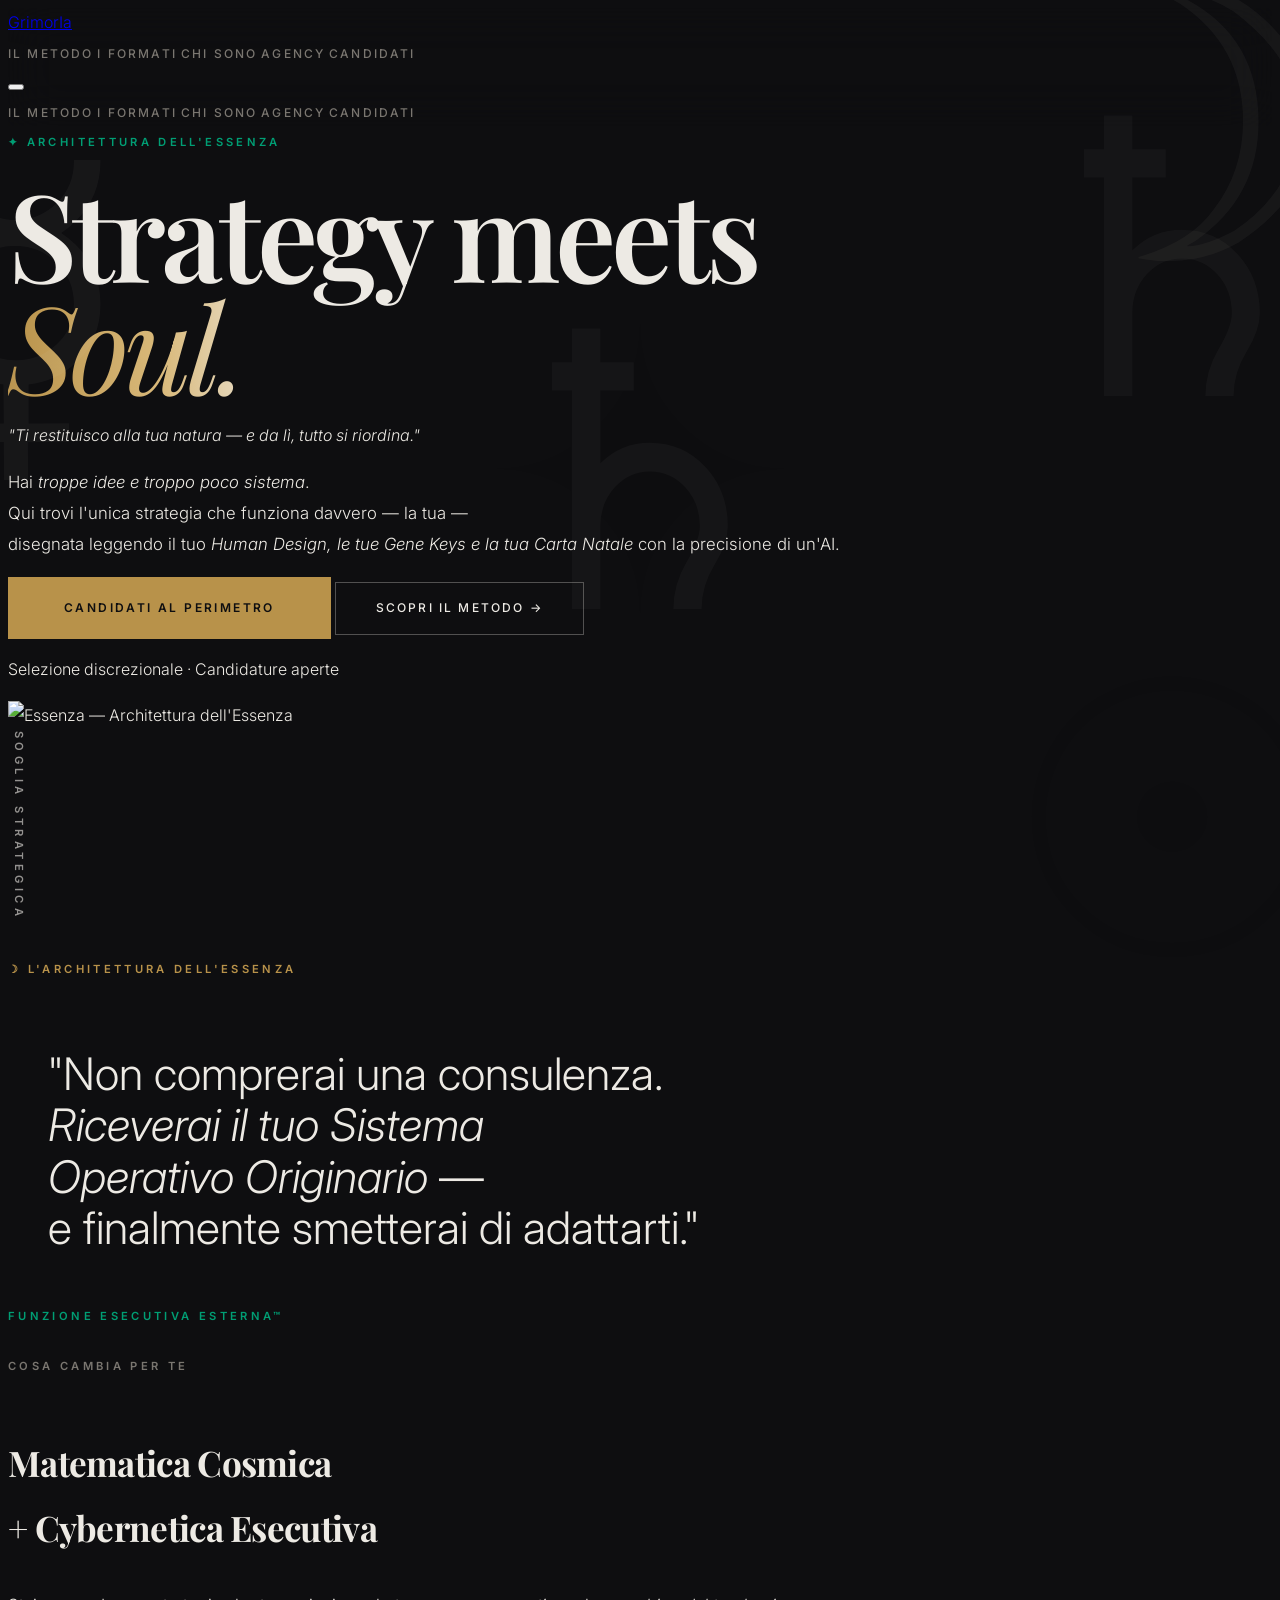
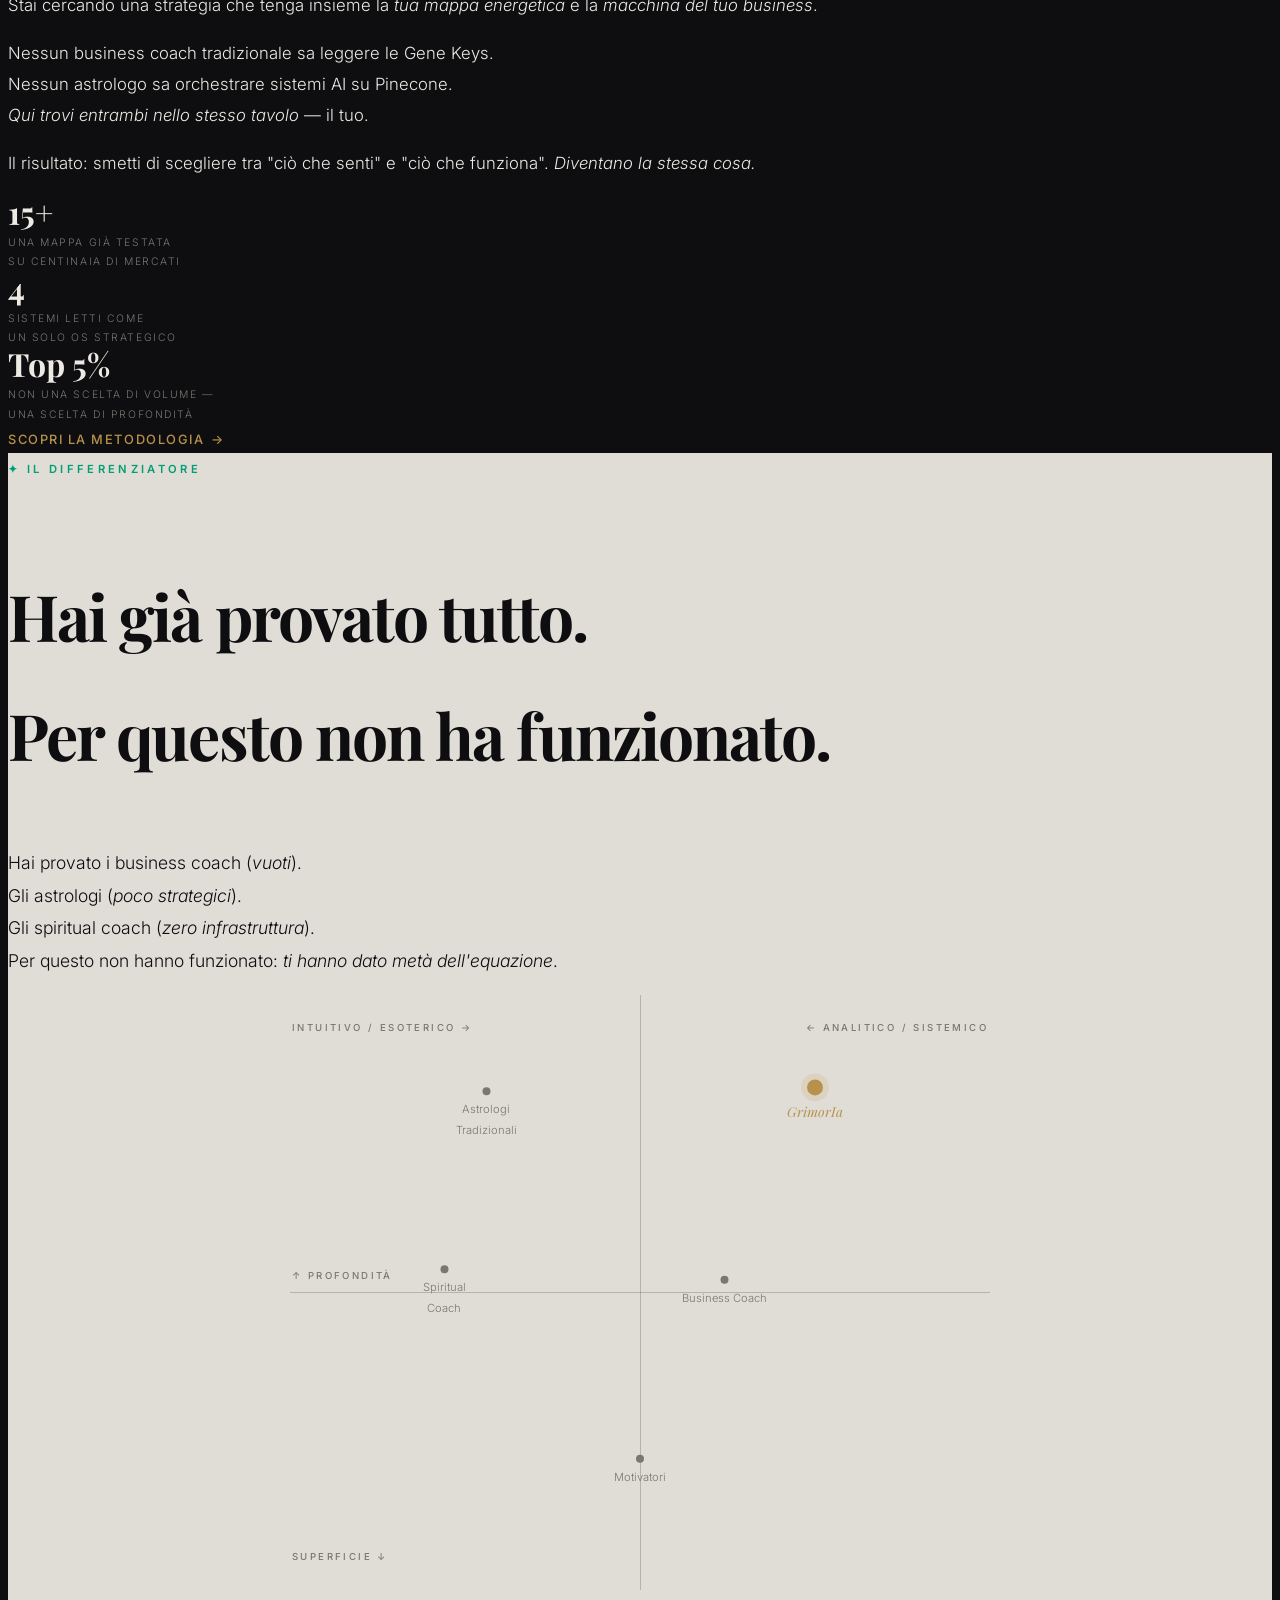
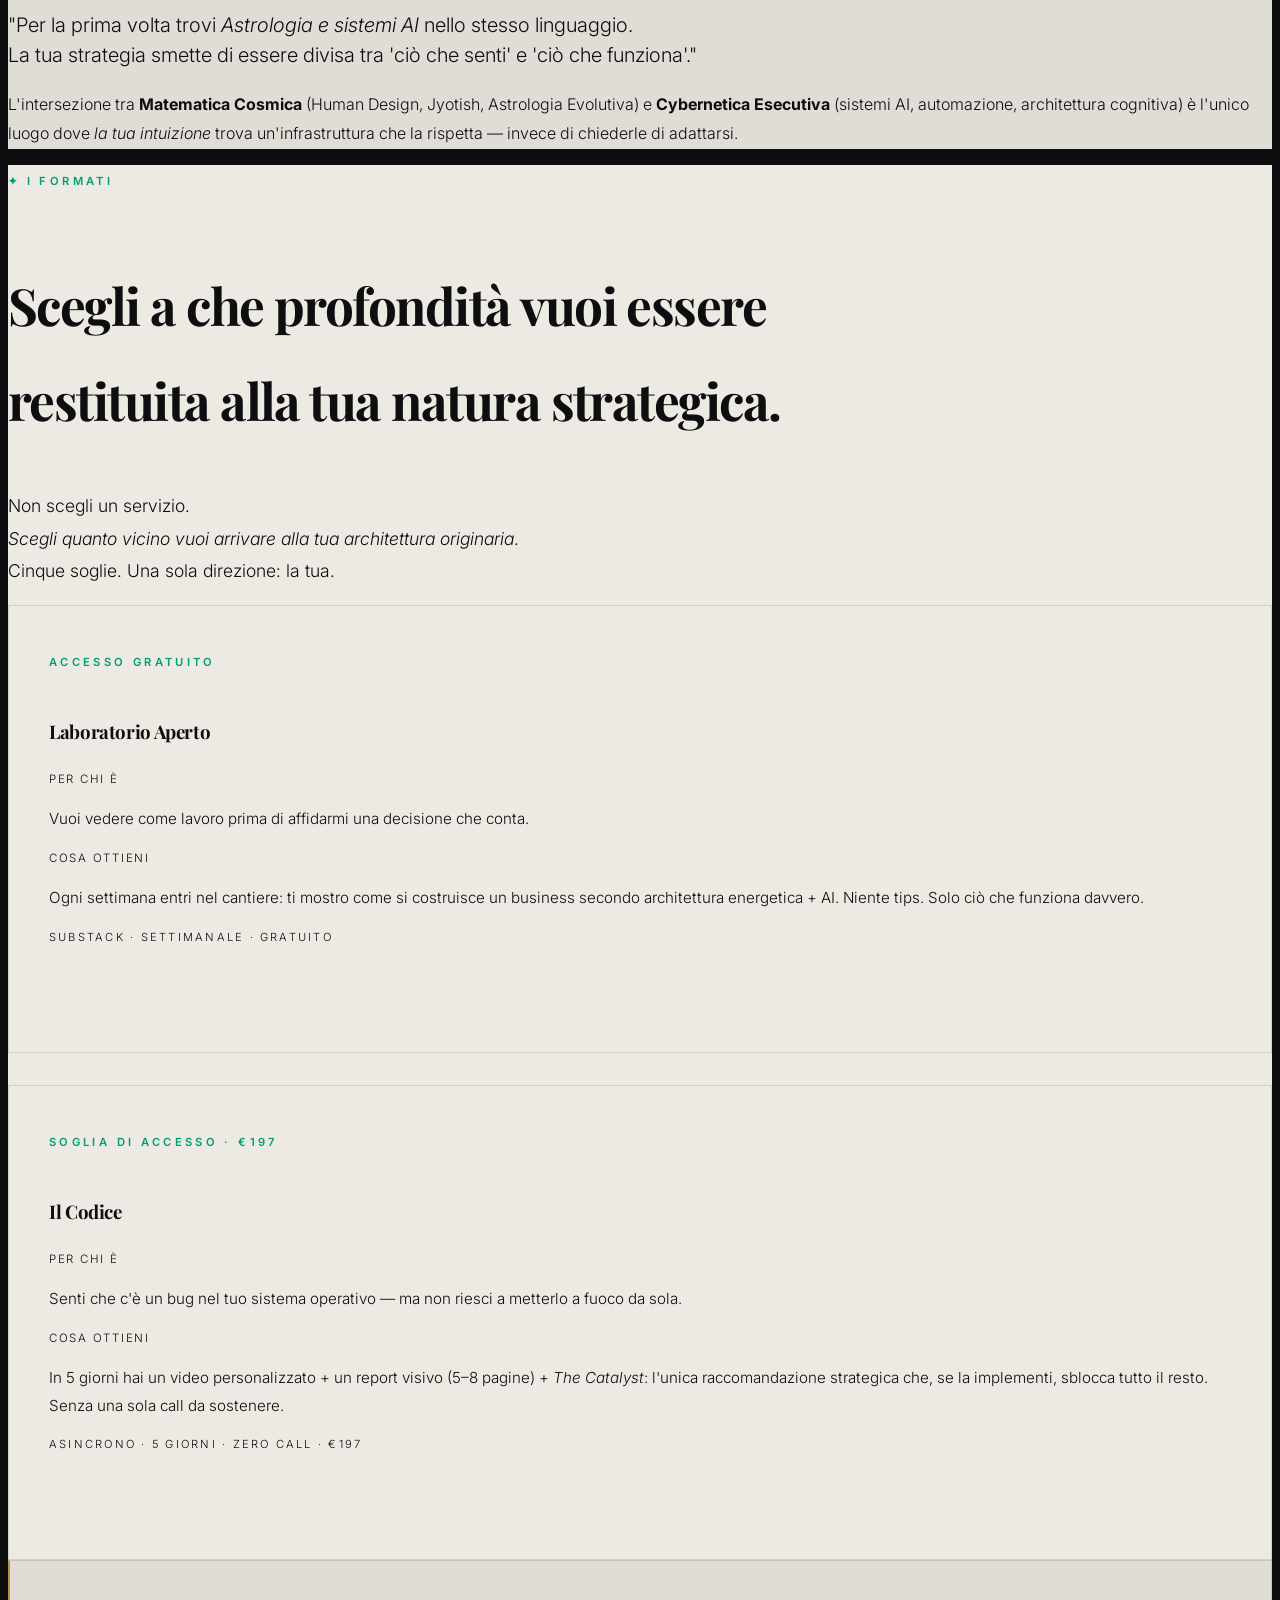
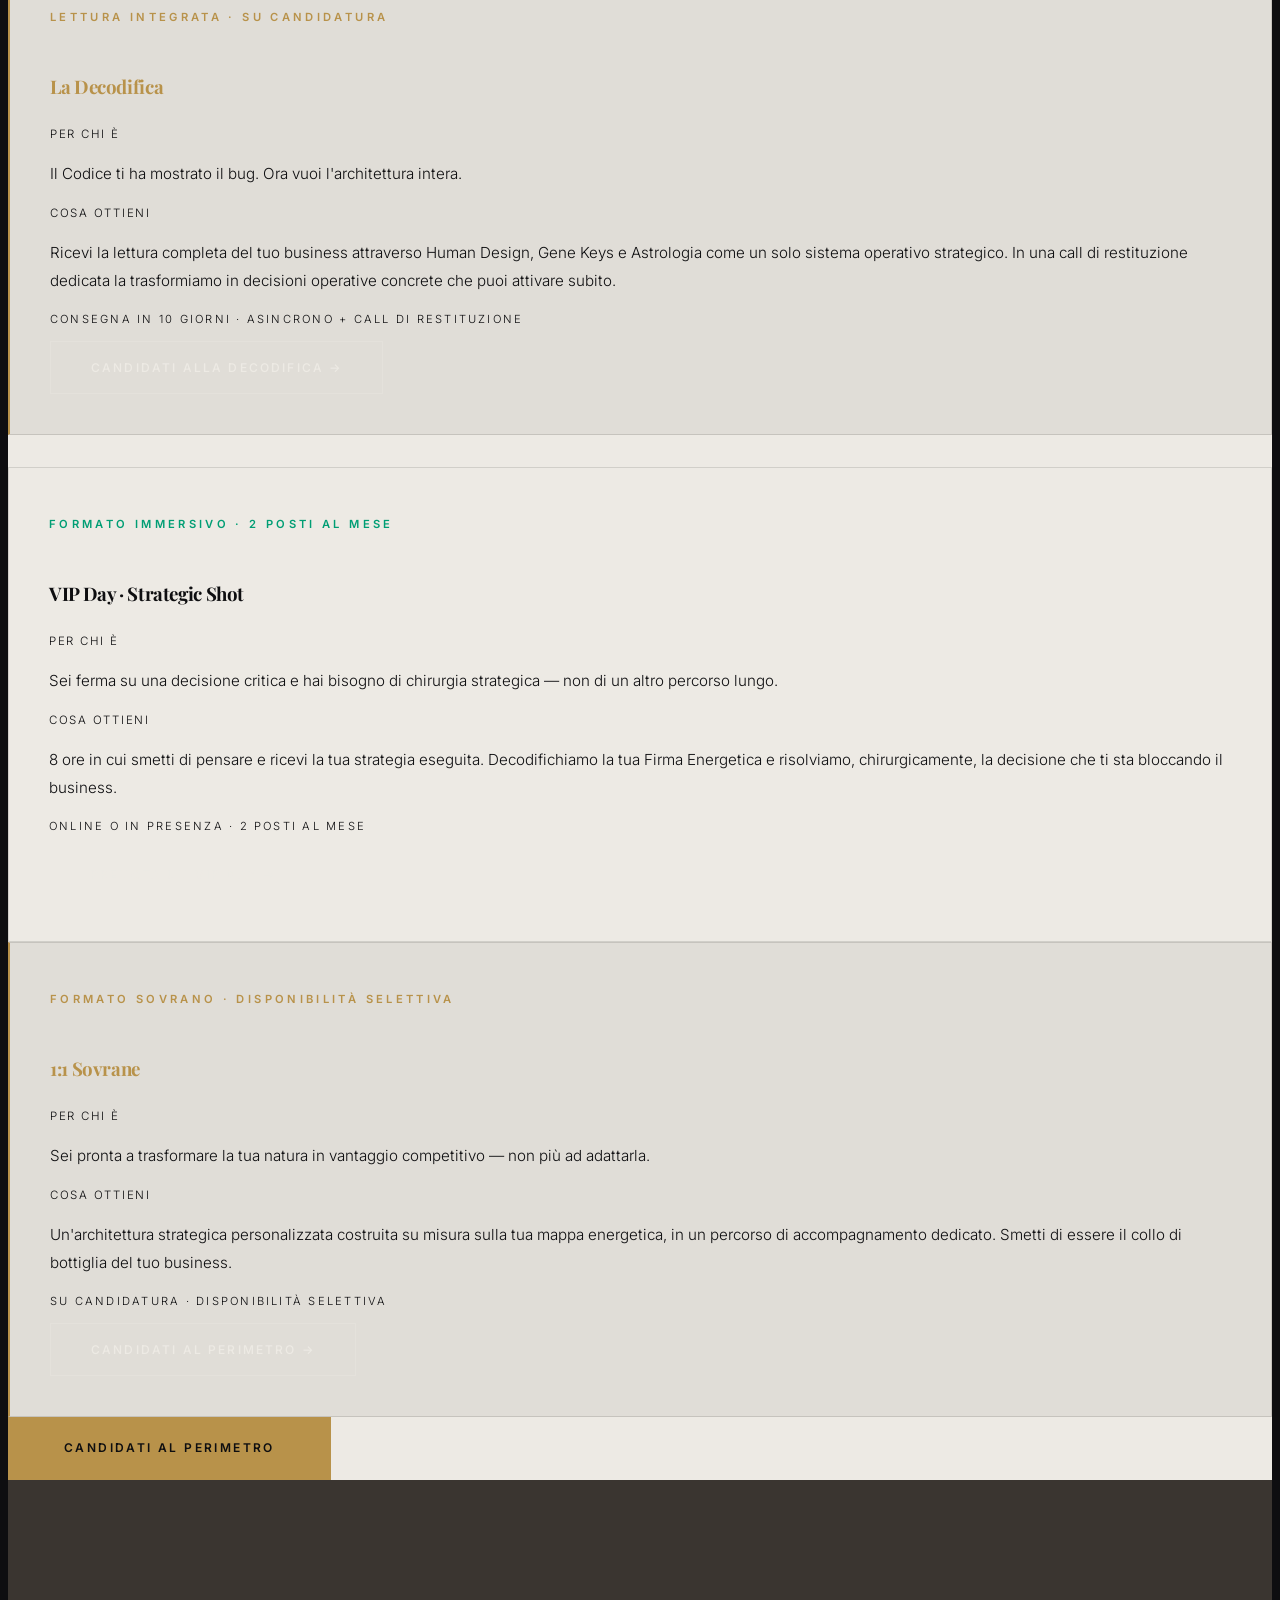
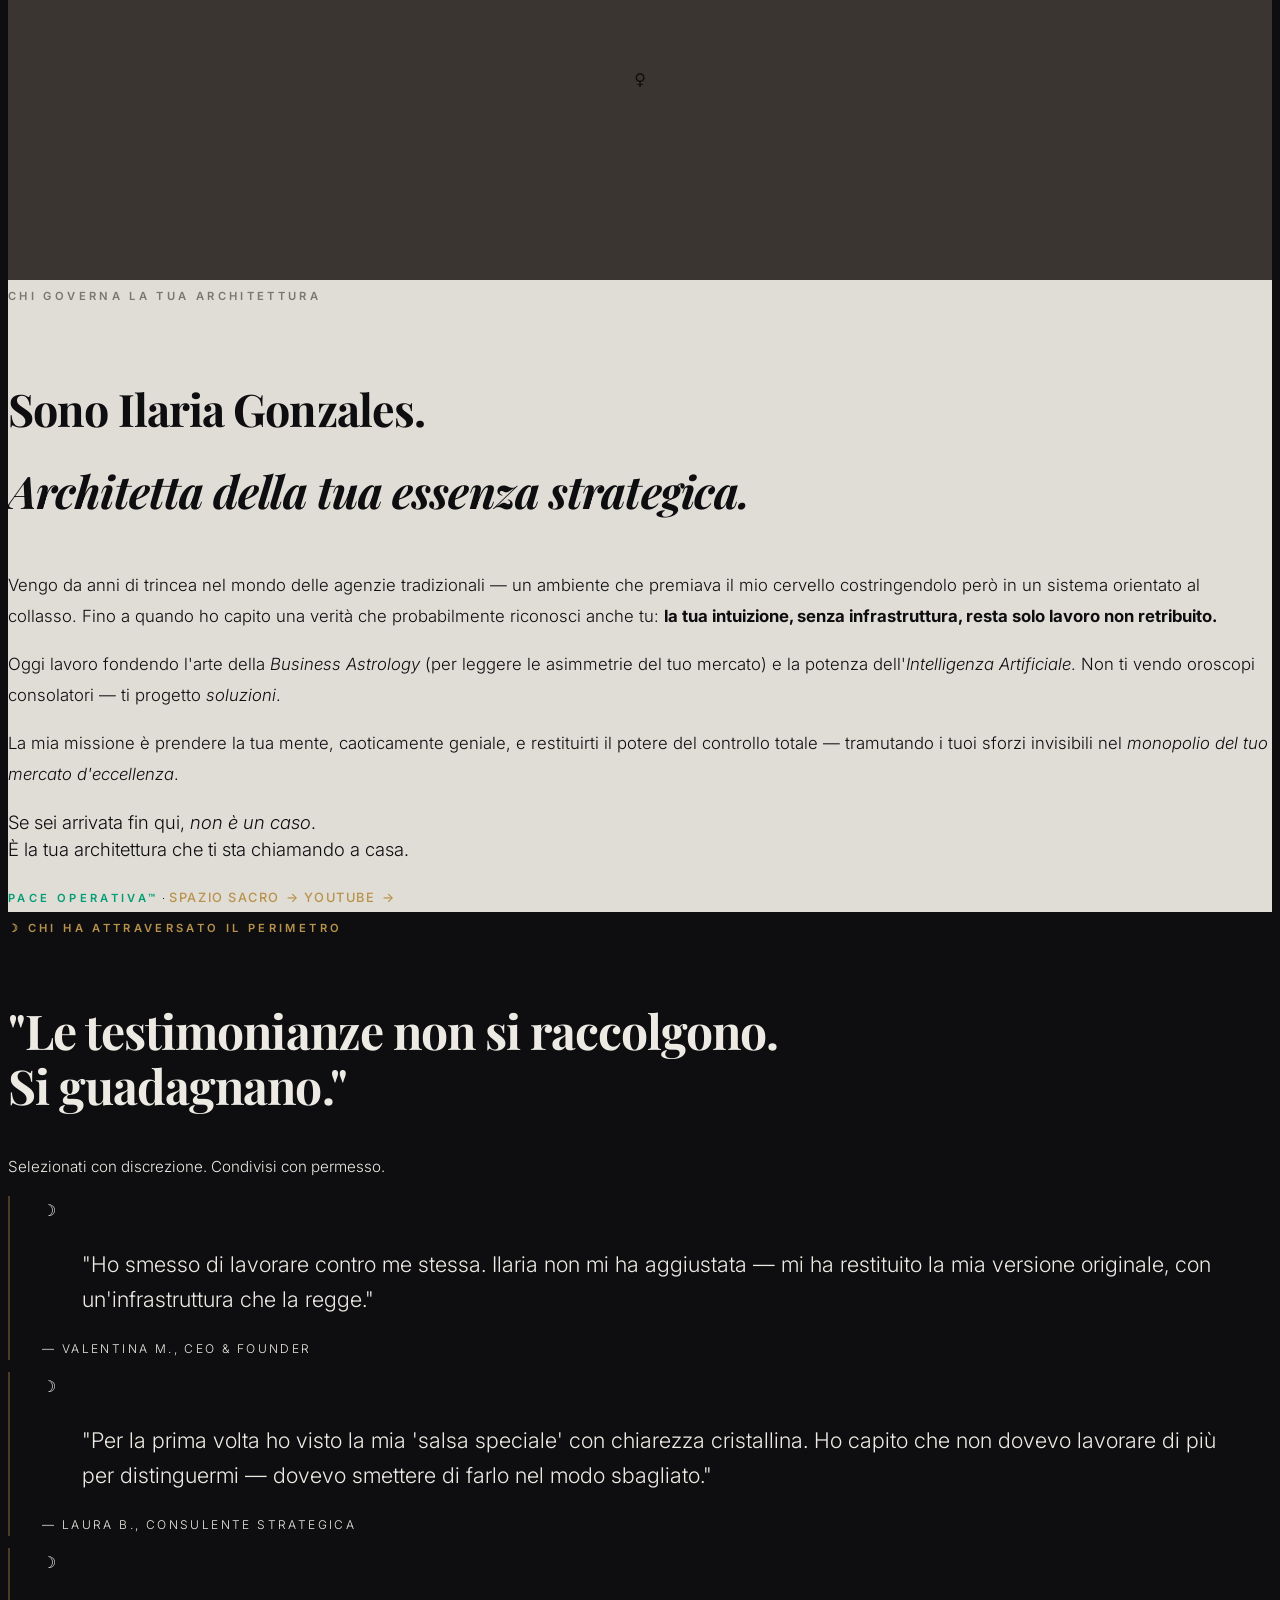
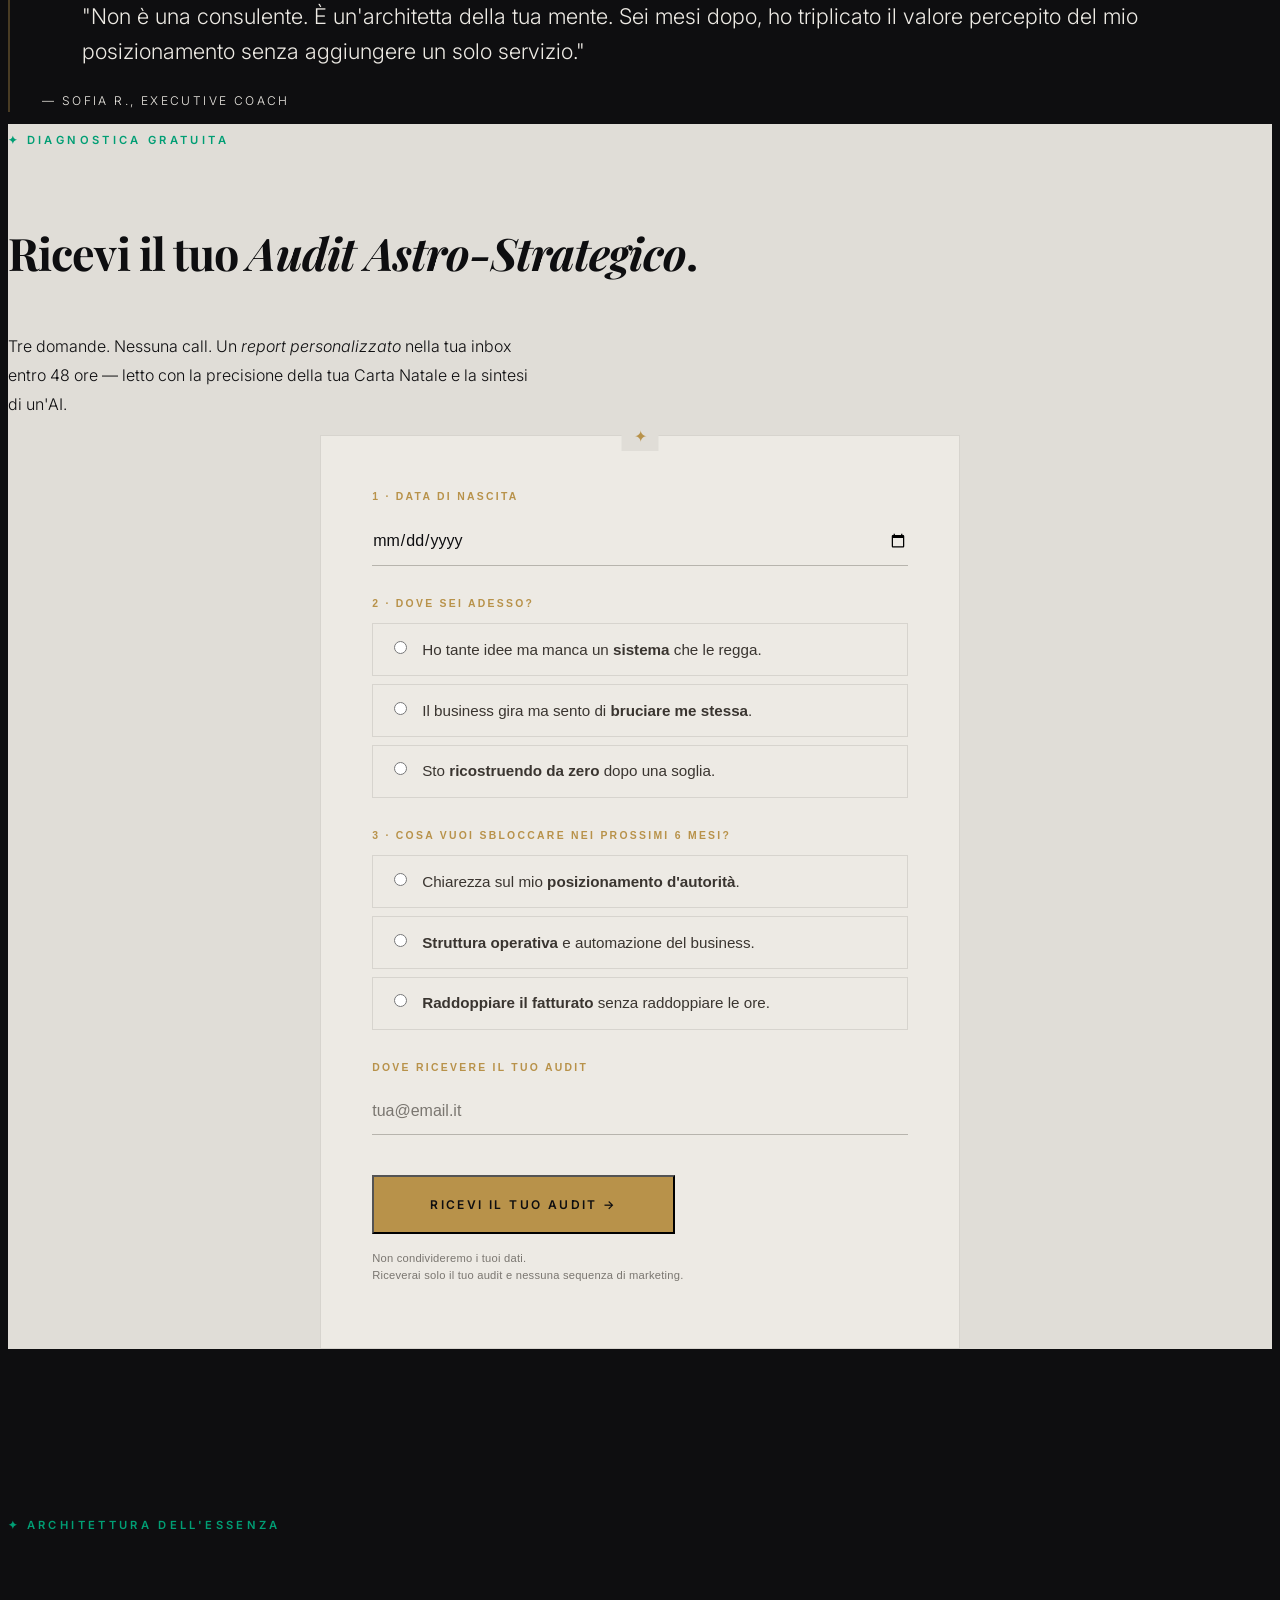
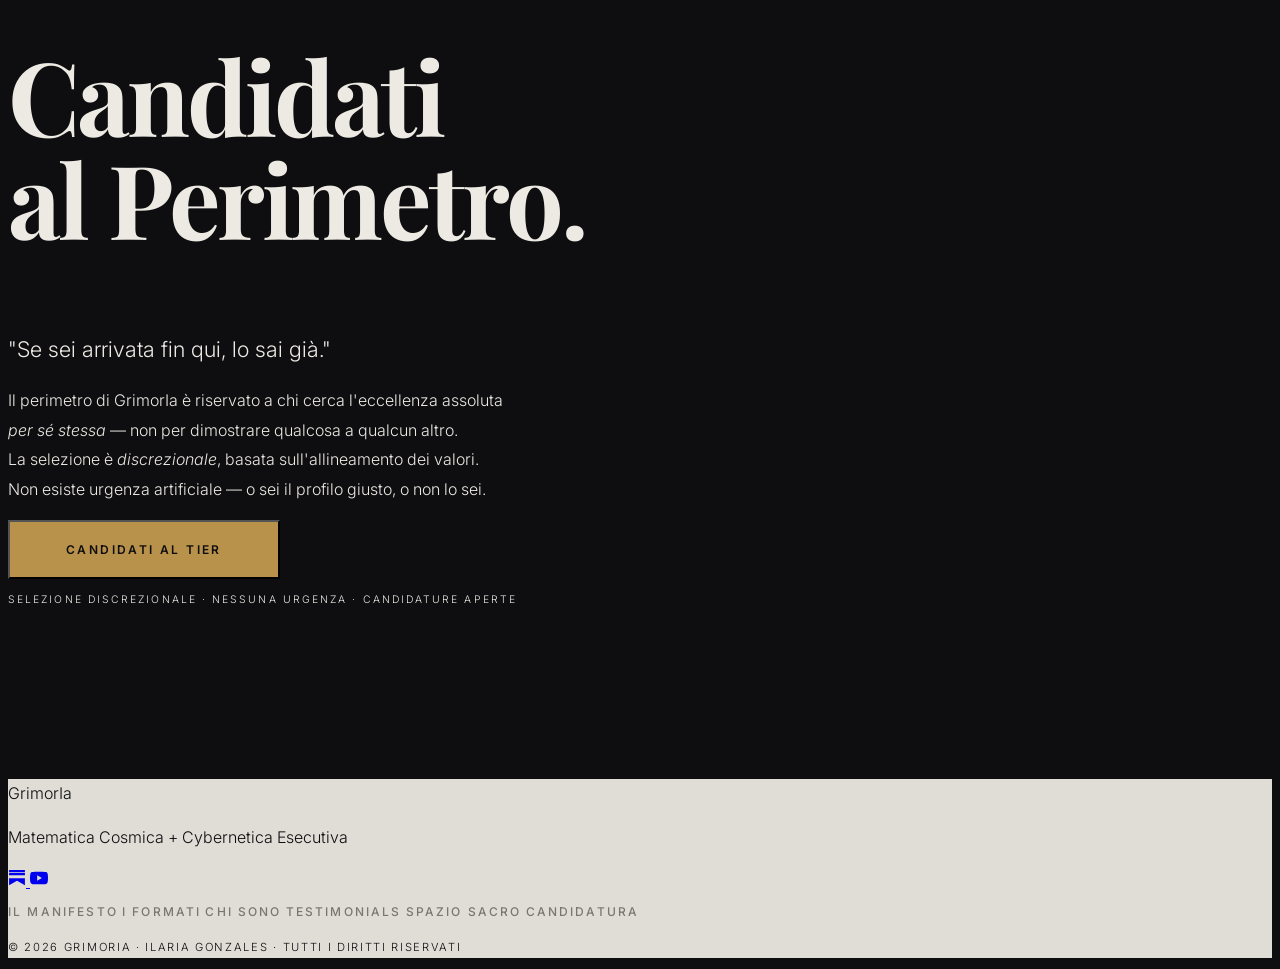
==== commit c204a9b6: "feat(site): upgrade grimoria.it — hero motion, lead magnet, agency nav - Hero: Variant B "Soul State" ====
--- a/site/public/index.html
+++ b/site/public/index.html
@@ -16,6 +16,9 @@
   <link rel="preconnect" href="https://fonts.googleapis.com"/>
   <link rel="preconnect" href="https://fonts.gstatic.com" crossorigin=""/>
   <link href="https://fonts.googleapis.com/css2?family=Playfair+Display:ital,wght@0,400;0,700;1,400;1,700&family=Inter:wght@300;400;500;600&display=swap" rel="stylesheet"/>
+
+  <!-- Design tokens (synced from /design-system/colors_and_type.css) -->
+  <link rel="stylesheet" href="/assets/tokens.css"/>
 
   <!-- Tailwind via CDN -->
   <script src="https://cdn.tailwindcss.com?plugins=forms,container-queries"></script>
@@ -263,6 +266,174 @@
       z-index: 0;
     }
 
+    /* ── Hero XL — Variante B (Soul Statement) ── */
+    .hero-xl {
+      font-family: var(--font-display, 'Playfair Display', serif);
+      font-weight: var(--fw-semibold, 600);
+      color: var(--pearl, #EDEAE4);
+      font-size: clamp(3.5rem, 9.5vw, 8.5rem);
+      line-height: 0.92;
+      letter-spacing: -0.04em;
+      margin: 0 0 1.25rem;
+    }
+    .hero-xl .line-1,
+    .hero-xl .line-2 { display: block; }
+    .hero-xl .hero-word {
+      display: inline-block;
+      will-change: transform, opacity;
+    }
+
+    /* ── Starfield background ── */
+    #tsparticles-hero {
+      position: absolute;
+      inset: 0;
+      z-index: 0;
+      pointer-events: none;
+      opacity: 1;
+    }
+    @media (prefers-reduced-motion: reduce) {
+      #tsparticles-hero { display: none; }
+    }
+
+    /* ── Card tilt (3D hover) ── */
+    .card-offerta {
+      will-change: transform;
+      transform-style: preserve-3d;
+    }
+
+    /* ── Stat number — tabular for smooth counter ── */
+    .stat-number {
+      font-variant-numeric: tabular-nums;
+    }
+
+    /* ── Audit form (lead magnet) ── */
+    .audit-card {
+      max-width: 640px;
+      margin: 0 auto;
+      background: var(--pearl, #EDEAE4);
+      border: 1px solid var(--border, rgba(58,53,48,0.12));
+      padding: clamp(2rem, 4vw, 3.5rem);
+      position: relative;
+    }
+    .audit-card::before {
+      content: '✦';
+      position: absolute;
+      top: -14px;
+      left: 50%;
+      transform: translateX(-50%);
+      background: var(--pearl-deep, #E0DDD7);
+      color: var(--gold, #B8924A);
+      font-family: var(--font-display, serif);
+      font-size: 1rem;
+      padding: 0 12px;
+      letter-spacing: 0;
+    }
+    .audit-label {
+      display: block;
+      font-family: var(--font-body, sans-serif);
+      font-size: 0.65rem;
+      font-weight: var(--fw-semibold, 600);
+      letter-spacing: var(--ls-label, 0.22em);
+      text-transform: uppercase;
+      color: var(--gold, #B8924A);
+      margin-bottom: 0.65rem;
+    }
+    .audit-input {
+      width: 100%;
+      background: transparent;
+      border: none;
+      border-bottom: 1px solid var(--border-strong, rgba(58,53,48,0.30));
+      color: var(--obsidian, #0E0E10);
+      font-family: var(--font-body, sans-serif);
+      font-weight: var(--fw-light, 300);
+      font-size: 1rem;
+      line-height: 1.7;
+      padding: 0.6rem 0;
+      transition: border-color 300ms ease;
+      border-radius: 0;
+      -webkit-appearance: none;
+      appearance: none;
+    }
+    .audit-input:focus {
+      outline: none;
+      border-bottom-color: var(--gold, #B8924A);
+    }
+    .audit-input::placeholder { color: var(--stone, #7A7670); font-weight: 300; }
+    .audit-field { margin-bottom: 1.75rem; }
+    .audit-options { display: grid; gap: 0.5rem; }
+    .audit-option {
+      display: flex;
+      align-items: flex-start;
+      gap: 0.75rem;
+      padding: 0.85rem 1rem;
+      border: 1px solid var(--border, rgba(58,53,48,0.12));
+      cursor: pointer;
+      transition: border-color 300ms ease, background 300ms ease;
+      font-family: var(--font-body, sans-serif);
+      font-size: 0.95rem;
+      font-weight: var(--fw-light, 300);
+      line-height: 1.55;
+      color: var(--charcoal, #3A3530);
+      background: transparent;
+    }
+    .audit-option:hover {
+      border-color: var(--border-gold, rgba(184,146,74,0.25));
+      background: rgba(184,146,74,0.03);
+    }
+    .audit-option input[type="radio"] {
+      flex-shrink: 0;
+      margin-top: 3px;
+      accent-color: var(--gold, #B8924A);
+    }
+    .audit-option:has(input:checked) {
+      border-color: var(--gold, #B8924A);
+      background: rgba(184,146,74,0.06);
+      color: var(--obsidian, #0E0E10);
+    }
+    .audit-submit { margin-top: 0.75rem; }
+    .audit-fineprint {
+      font-family: var(--font-body, sans-serif);
+      font-size: 0.7rem;
+      font-weight: var(--fw-light, 300);
+      color: var(--stone, #7A7670);
+      margin-top: 1rem;
+      line-height: 1.6;
+      letter-spacing: 0.02em;
+    }
+    .audit-sent {
+      text-align: center;
+      padding: clamp(2rem, 4vw, 3rem);
+      max-width: 560px;
+      margin: 0 auto;
+    }
+    .audit-sent-glyph {
+      font-family: var(--font-display, serif);
+      font-size: 3rem;
+      color: var(--gold, #B8924A);
+      margin-bottom: 1.5rem;
+      opacity: 0.7;
+      line-height: 1;
+    }
+    .hero-xl .accent {
+      font-family: var(--font-display, 'Playfair Display', serif);
+      font-style: italic;
+      font-weight: var(--fw-regular, 400);
+      background: linear-gradient(90deg, var(--gold, #B8924A) 0%, #d9b97a 65%, var(--pearl, #EDEAE4) 120%);
+      -webkit-background-clip: text;
+      background-clip: text;
+      -webkit-text-fill-color: transparent;
+      color: transparent;
+    }
+    /* When word-split is active, re-apply gradient to each word span —
+       inline-block children break the parent's background-clip:text */
+    .hero-xl .accent .hero-word {
+      background: linear-gradient(90deg, var(--gold, #B8924A) 0%, #d9b97a 65%, var(--pearl, #EDEAE4) 120%);
+      -webkit-background-clip: text;
+      background-clip: text;
+      -webkit-text-fill-color: transparent;
+      color: transparent;
+    }
+
     /* ── Scroll-reveal ── */
     .reveal {
       opacity: 0;
@@ -451,6 +622,7 @@
       <a href="#manifesto"    class="nav-link">Il Metodo</a>
       <a href="#offerta"      class="nav-link">I Formati</a>
       <a href="#chi-sono"     class="nav-link">Chi Sono</a>
+      <a href="/agency" class="nav-link">Agency</a>
       <a href="#candidatura" class="nav-link text-gold border border-gold/30 px-4 py-2 hover:bg-gold/10 cta-protocol">Candidati</a>
     </div>
     <!-- Mobile hamburger -->
@@ -466,6 +638,7 @@
       <a href="#manifesto"   class="nav-link py-2" onclick="closeMobileMenu()">Il Metodo</a>
       <a href="#offerta"     class="nav-link py-2" onclick="closeMobileMenu()">I Formati</a>
       <a href="#chi-sono"    class="nav-link py-2" onclick="closeMobileMenu()">Chi Sono</a>
+      <a href="/agency" class="nav-link py-2" onclick="closeMobileMenu()">Agency</a>
       <a href="#candidatura" class="nav-link py-2 text-gold cta-protocol" onclick="closeMobileMenu()">Candidati</a>
     </div>
   </div>
@@ -477,6 +650,7 @@
 ═══════════════════════════════════════════ -->
 <section id="hero" class="section-dark min-h-screen flex items-stretch relative overflow-hidden pt-20">
   <div class="glyph-wm text-white" style="right:-5%; top:-10%;">☽</div>
+  <div id="tsparticles-hero" aria-hidden="true"></div>
 
   <!-- Split layout -->
   <div class="w-full flex flex-col lg:flex-row">
@@ -485,10 +659,9 @@
     <div class="flex-1 flex flex-col justify-center px-10 md:px-16 lg:px-20 py-24 lg:py-0 relative z-10">
       <div class="reveal max-w-xl">
         <span class="eyebrow eyebrow-emerald">✦ Architettura dell'Essenza</span>
-        <h1 class="font-serif font-bold text-pearl leading-[1.02] tracking-[-0.03em] mb-6"
-            style="font-size:clamp(3rem,6vw,5.5rem);">
-          Strategy <br/>
-          <em class="text-gold not-italic">meets</em> Soul.
+        <h1 class="hero-xl">
+          <span class="line-1">Strategy meets</span>
+          <span class="line-2"><span class="accent">Soul.</span></span>
         </h1>
         <p class="font-sans font-light text-stone text-lg leading-relaxed mb-4 max-w-md" style="line-height:1.85;">
           <em class="font-serif text-pearl/70 text-xl">"Ti restituisco alla tua natura — e da lì, tutto si riordina."</em>
@@ -943,6 +1116,107 @@
         </p>
       </div>
 
+    </div>
+
+  </div>
+</section>
+
+
+<!-- ═══════════════════════════════════════════
+     § 6.5 · AUDIT — Lead magnet gratuito
+═══════════════════════════════════════════ -->
+<section id="audit" class="section-deep py-32 relative overflow-hidden">
+  <div class="glyph-wm text-black" style="left:50%; top:50%; transform:translate(-50%,-50%); opacity:0.03;">✦</div>
+
+  <div class="max-w-3xl mx-auto px-8 md:px-12 relative z-10">
+
+    <!-- Header -->
+    <div class="reveal text-center mb-14">
+      <span class="eyebrow eyebrow-emerald">✦ Diagnostica gratuita</span>
+      <h2 class="font-serif font-bold text-obsidian leading-tight mb-4"
+          style="font-size:clamp(2rem,3.5vw,2.8rem); letter-spacing:-0.02em;">
+        Ricevi il tuo <em class="text-gold">Audit Astro-Strategico</em>.
+      </h2>
+      <p class="font-sans font-light text-charcoal mx-auto" style="font-size:1rem; line-height:1.8; max-width:520px;">
+        Tre domande. Nessuna call. Un <em>report personalizzato</em> nella tua inbox entro 48 ore —
+        letto con la precisione della tua Carta Natale e la sintesi di un'AI.
+      </p>
+    </div>
+
+    <!-- Form -->
+    <form id="audit-form" class="audit-card reveal" action="https://formspree.io/f/YOUR_FORM_ID" method="POST" novalidate>
+
+      <!-- Q1 — data di nascita -->
+      <div class="audit-field">
+        <label class="audit-label" for="audit-birthdate">1 · Data di nascita</label>
+        <input type="date" id="audit-birthdate" name="birthdate" class="audit-input" required/>
+      </div>
+
+      <!-- Q2 — situazione -->
+      <div class="audit-field">
+        <span class="audit-label">2 · Dove sei adesso?</span>
+        <div class="audit-options">
+          <label class="audit-option">
+            <input type="radio" name="situation" value="idee-senza-sistema" required/>
+            <span>Ho tante idee ma manca un <strong>sistema</strong> che le regga.</span>
+          </label>
+          <label class="audit-option">
+            <input type="radio" name="situation" value="gira-ma-brucia"/>
+            <span>Il business gira ma sento di <strong>bruciare me stessa</strong>.</span>
+          </label>
+          <label class="audit-option">
+            <input type="radio" name="situation" value="ricostruendo"/>
+            <span>Sto <strong>ricostruendo da zero</strong> dopo una soglia.</span>
+          </label>
+        </div>
+      </div>
+
+      <!-- Q3 — obiettivo -->
+      <div class="audit-field">
+        <span class="audit-label">3 · Cosa vuoi sbloccare nei prossimi 6 mesi?</span>
+        <div class="audit-options">
+          <label class="audit-option">
+            <input type="radio" name="goal" value="posizionamento" required/>
+            <span>Chiarezza sul mio <strong>posizionamento d'autorità</strong>.</span>
+          </label>
+          <label class="audit-option">
+            <input type="radio" name="goal" value="struttura"/>
+            <span><strong>Struttura operativa</strong> e automazione del business.</span>
+          </label>
+          <label class="audit-option">
+            <input type="radio" name="goal" value="fatturato"/>
+            <span><strong>Raddoppiare il fatturato</strong> senza raddoppiare le ore.</span>
+          </label>
+        </div>
+      </div>
+
+      <!-- Email -->
+      <div class="audit-field">
+        <label class="audit-label" for="audit-email">Dove ricevere il tuo audit</label>
+        <input type="email" id="audit-email" name="email" class="audit-input" placeholder="tua@email.it" autocomplete="email" required/>
+      </div>
+
+      <!-- Honeypot anti-spam (Formspree convention) -->
+      <input type="text" name="_gotcha" style="display:none !important" tabindex="-1" autocomplete="off"/>
+
+      <button type="submit" id="audit-submit" class="btn-gold audit-submit">Ricevi il tuo audit →</button>
+
+      <p class="audit-fineprint">
+        Non condivideremo i tuoi dati.<br/>
+        Riceverai solo il tuo audit e nessuna sequenza di marketing.
+      </p>
+    </form>
+
+    <!-- Sent state -->
+    <div id="audit-sent" class="audit-sent" hidden>
+      <div class="audit-sent-glyph">✦</div>
+      <h3 class="font-serif font-bold text-obsidian mb-3" style="font-size:clamp(1.5rem,2.5vw,2rem); letter-spacing:-0.02em;">
+        Il tuo audit è in lavorazione.
+      </h3>
+      <p class="font-sans font-light text-charcoal" style="font-size:1rem; line-height:1.75;">
+        Lo riceverai nella tua inbox entro 48 ore.<br/>
+        Controlla anche la cartella promozioni per sicurezza.
+      </p>
     </div>
 
   </div>
@@ -1326,6 +1600,59 @@
     });
   });
 
+  // ═══════════ Audit form (Formspree AJAX) ═══════════
+  const auditForm = document.getElementById('audit-form');
+  const auditSent = document.getElementById('audit-sent');
+  const auditBtn  = document.getElementById('audit-submit');
+  if (auditForm && auditSent && auditBtn) {
+    auditForm.addEventListener('submit', async (e) => {
+      e.preventDefault();
+
+      // Honeypot: if filled, silently succeed (bot)
+      const gotcha = auditForm.querySelector('[name="_gotcha"]');
+      if (gotcha && gotcha.value) {
+        auditForm.hidden = true;
+        auditSent.hidden = false;
+        return;
+      }
+
+      // Native validation first
+      if (!auditForm.checkValidity()) {
+        auditForm.reportValidity();
+        return;
+      }
+
+      const originalLabel = auditBtn.textContent;
+      auditBtn.disabled = true;
+      auditBtn.textContent = 'Trasmissione in corso…';
+
+      try {
+        // If endpoint is still the placeholder, simulate success (dev mode)
+        const isPlaceholder = auditForm.action.includes('YOUR_FORM_ID');
+        if (isPlaceholder) {
+          console.info('[audit] Formspree endpoint not configured — simulating success. Replace YOUR_FORM_ID in the form action.');
+          await new Promise(r => setTimeout(r, 600));
+        } else {
+          const res = await fetch(auditForm.action, {
+            method: 'POST',
+            headers: { 'Accept': 'application/json' },
+            body: new FormData(auditForm),
+          });
+          if (!res.ok) throw new Error('submit failed ' + res.status);
+        }
+
+        auditForm.hidden = true;
+        auditSent.hidden = false;
+        auditSent.scrollIntoView({ behavior: 'smooth', block: 'center' });
+      } catch (err) {
+        console.error('[audit]', err);
+        auditBtn.disabled = false;
+        auditBtn.textContent = originalLabel;
+        alert('Qualcosa è andato storto. Riprova tra poco o scrivi a grimoria.agency@gmail.com');
+      }
+    });
+  }
+
   // Wire all "Candidati" CTAs to open the protocol
   document.querySelectorAll('.cta-protocol').forEach(btn => {
     btn.addEventListener('click', (e) => {
@@ -1342,5 +1669,216 @@
   });
 </script>
 
+<!-- ═══════════════════════════════════════════
+     PREMIUM MOTION LAYER — Lenis + GSAP
+═══════════════════════════════════════════ -->
+<script src="https://cdn.jsdelivr.net/npm/lenis@1.1.19/dist/lenis.min.js" defer></script>
+<script src="https://cdn.jsdelivr.net/npm/gsap@3.12.5/dist/gsap.min.js" defer></script>
+<script src="https://cdn.jsdelivr.net/npm/gsap@3.12.5/dist/ScrollTrigger.min.js" defer></script>
+<script src="https://cdn.jsdelivr.net/npm/@tsparticles/slim@3.5.0/tsparticles.slim.bundle.min.js" defer></script>
+<script defer>
+  function initGrimoriaMotion() {
+    const reducedMotion = window.matchMedia('(prefers-reduced-motion: reduce)').matches;
+    if (reducedMotion) return;
+    if (typeof Lenis === 'undefined' || typeof gsap === 'undefined' || typeof ScrollTrigger === 'undefined') {
+      console.warn('[grimoria] motion libs not loaded — falling back to CSS reveals');
+      return;
+    }
+
+    // ── Lenis smooth scroll ──────────────────────────
+    const lenis = new Lenis({
+      duration: 1.15,
+      easing: t => Math.min(1, 1.001 - Math.pow(2, -10 * t)),
+      smoothWheel: true,
+      smoothTouch: false,
+    });
+
+    // ── GSAP ↔ Lenis sync ────────────────────────────
+    gsap.registerPlugin(ScrollTrigger);
+    lenis.on('scroll', ScrollTrigger.update);
+    gsap.ticker.add(time => lenis.raf(time * 1000));
+    gsap.ticker.lagSmoothing(0);
+
+    // ── Hero H1 — word-split stagger ─────────────────
+    const heroH1 = document.querySelector('.hero-xl');
+    if (heroH1) {
+      const wrapWords = (root) => {
+        Array.from(root.childNodes).forEach(node => {
+          if (node.nodeType === Node.TEXT_NODE) {
+            const text = node.textContent;
+            if (!text.trim()) return;
+            const frag = document.createDocumentFragment();
+            text.split(/(\s+)/).forEach(chunk => {
+              if (chunk.trim()) {
+                const span = document.createElement('span');
+                span.className = 'hero-word';
+                span.textContent = chunk;
+                frag.appendChild(span);
+              } else {
+                frag.appendChild(document.createTextNode(chunk));
+              }
+            });
+            node.parentNode.replaceChild(frag, node);
+          } else if (node.nodeType === Node.ELEMENT_NODE) {
+            wrapWords(node);
+          }
+        });
+      };
+      wrapWords(heroH1);
+
+      const words = heroH1.querySelectorAll('.hero-word');
+      gsap.set(words, { yPercent: 110, opacity: 0 });
+      gsap.to(words, {
+        yPercent: 0,
+        opacity: 1,
+        duration: 1.1,
+        ease: 'power3.out',
+        stagger: 0.09,
+        delay: 0.2,
+      });
+    }
+
+    // ── Hero image — parallax + zoom-out ─────────────
+    const heroImg = document.querySelector('#hero img');
+    if (heroImg) {
+      gsap.set(heroImg, { scale: 1.12 });
+      gsap.to(heroImg, {
+        yPercent: 10,
+        scale: 1,
+        ease: 'none',
+        scrollTrigger: {
+          trigger: '#hero',
+          start: 'top top',
+          end: 'bottom top',
+          scrub: 1,
+        },
+      });
+    }
+
+    // ── ScrollTrigger-powered reveals ────────────────
+    // Enhance existing .reveal items (the old IntersectionObserver still runs
+    // as a safety net; GSAP takes precedence when present)
+    gsap.utils.toArray('.reveal').forEach(el => {
+      if (el.classList.contains('visible')) return; // already in view
+      gsap.fromTo(el,
+        { opacity: 0, y: 32 },
+        {
+          opacity: 1, y: 0,
+          duration: 0.9,
+          ease: 'power2.out',
+          scrollTrigger: {
+            trigger: el,
+            start: 'top 85%',
+            toggleActions: 'play none none none',
+            once: true,
+            onEnter: () => el.classList.add('visible'),
+          },
+        }
+      );
+    });
+
+    // ── Starfield (tsParticles) ──────────────────────
+    if (typeof tsParticles !== 'undefined' && document.getElementById('tsparticles-hero')) {
+      tsParticles.load({
+        id: 'tsparticles-hero',
+        options: {
+          fullScreen: { enable: false },
+          background: { color: 'transparent' },
+          fpsLimit: 60,
+          detectRetina: true,
+          particles: {
+            number: { value: 60, density: { enable: true, width: 1200, height: 800 } },
+            color: { value: '#B8924A' },
+            opacity: {
+              value: { min: 0.15, max: 0.5 },
+              animation: { enable: true, speed: 0.4, sync: false, startValue: 'random' },
+            },
+            size: { value: { min: 0.5, max: 2 } },
+            move: {
+              enable: true,
+              speed: 0.25,
+              direction: 'none',
+              random: true,
+              straight: false,
+              outModes: { default: 'out' },
+            },
+            links: {
+              enable: true,
+              distance: 140,
+              color: '#B8924A',
+              opacity: 0.08,
+              width: 0.5,
+            },
+          },
+        },
+      }).then(() => {
+        gsap.to('#tsparticles-hero', {
+          opacity: 0,
+          ease: 'none',
+          scrollTrigger: {
+            trigger: '#hero',
+            start: 'center center',
+            end: 'bottom top',
+            scrub: 0.5,
+          },
+        });
+      });
+    }
+
+    // ── Stat counters (15+, 4, …) ────────────────────
+    gsap.utils.toArray('.stat-number').forEach(el => {
+      const raw = el.textContent.trim();
+      const match = raw.match(/^(\d+)(.*)$/);
+      if (!match) return; // non-numeric (e.g. "Top 5%") — leave static
+      const target = parseInt(match[1], 10);
+      const suffix = match[2];
+      const obj = { n: 0 };
+      el.textContent = '0' + suffix;
+      gsap.to(obj, {
+        n: target,
+        duration: 1.8,
+        ease: 'power2.out',
+        scrollTrigger: { trigger: el, start: 'top 85%', once: true },
+        onUpdate() { el.textContent = Math.round(obj.n) + suffix; },
+      });
+    });
+
+    // ── Card tilt 3D (desktop only, pointer:fine) ────
+    const canTilt = window.matchMedia('(hover: hover) and (pointer: fine)').matches;
+    if (canTilt) {
+      document.querySelectorAll('.card-offerta').forEach(card => {
+        card.addEventListener('mousemove', e => {
+          const r = card.getBoundingClientRect();
+          const cx = e.clientX - r.left - r.width / 2;
+          const cy = e.clientY - r.top - r.height / 2;
+          gsap.to(card, {
+            rotateX: -cy / 35,
+            rotateY: cx / 35,
+            transformPerspective: 900,
+            duration: 0.55,
+            ease: 'power2.out',
+          });
+        });
+        card.addEventListener('mouseleave', () => {
+          gsap.to(card, {
+            rotateX: 0, rotateY: 0,
+            duration: 0.9,
+            ease: 'power3.out',
+          });
+        });
+      });
+    }
+
+    // Keep ScrollTrigger in sync with layout shifts (font load, image load)
+    window.addEventListener('load', () => ScrollTrigger.refresh());
+  }
+
+  if (document.readyState === 'loading') {
+    window.addEventListener('DOMContentLoaded', initGrimoriaMotion);
+  } else {
+    initGrimoriaMotion();
+  }
+</script>
+
 </body>
 </html>
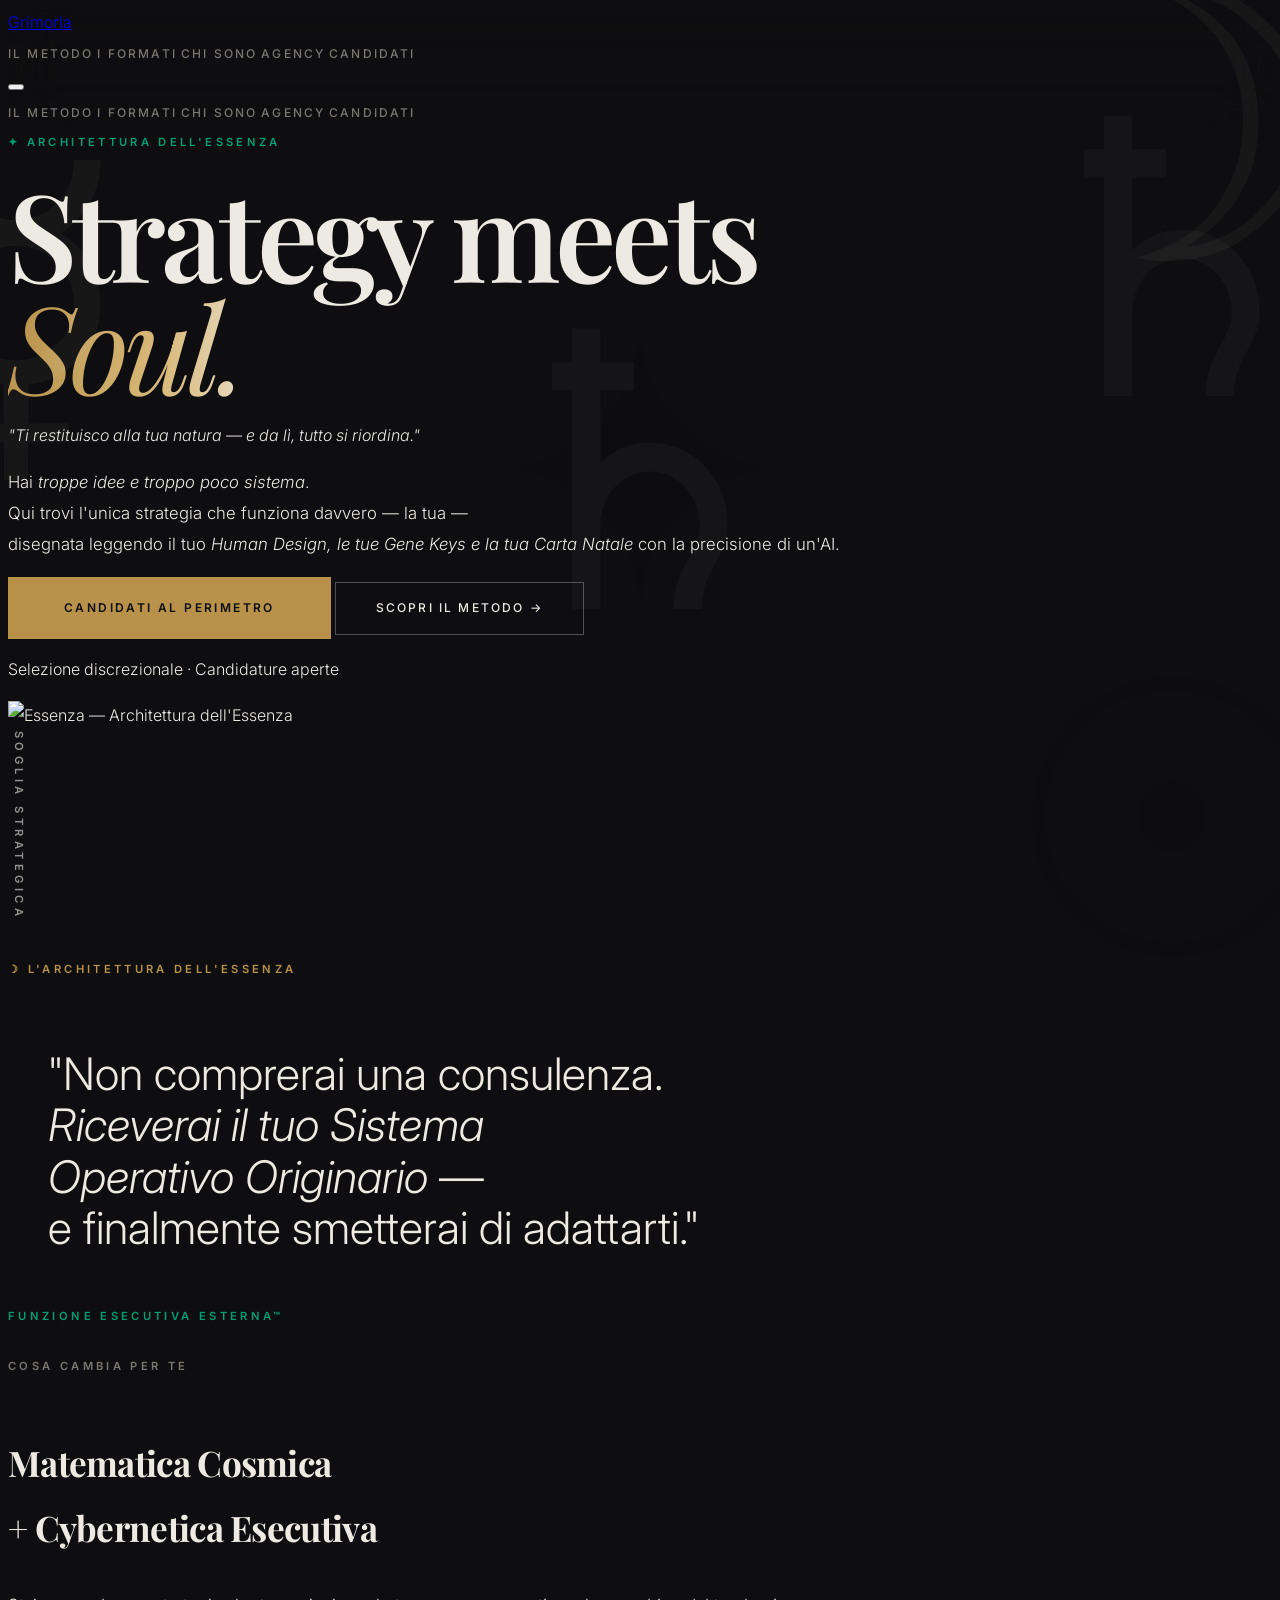
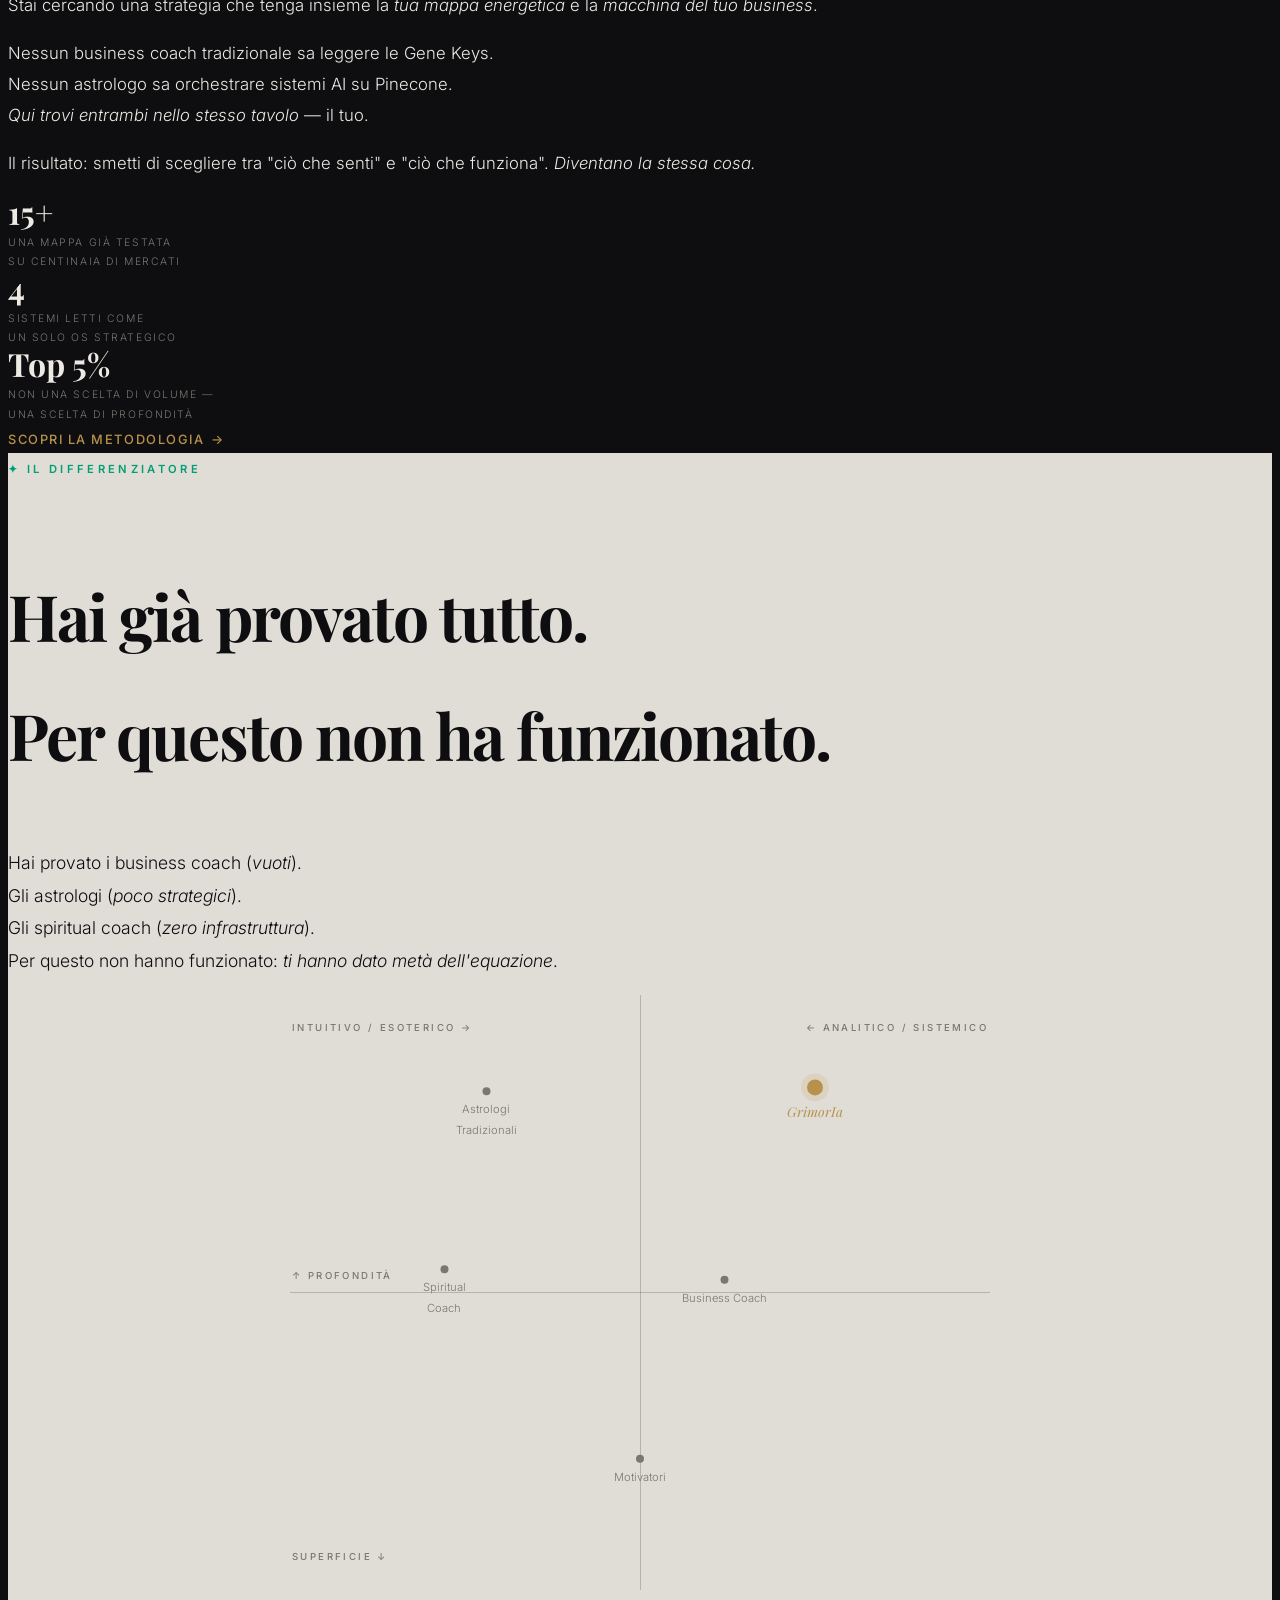
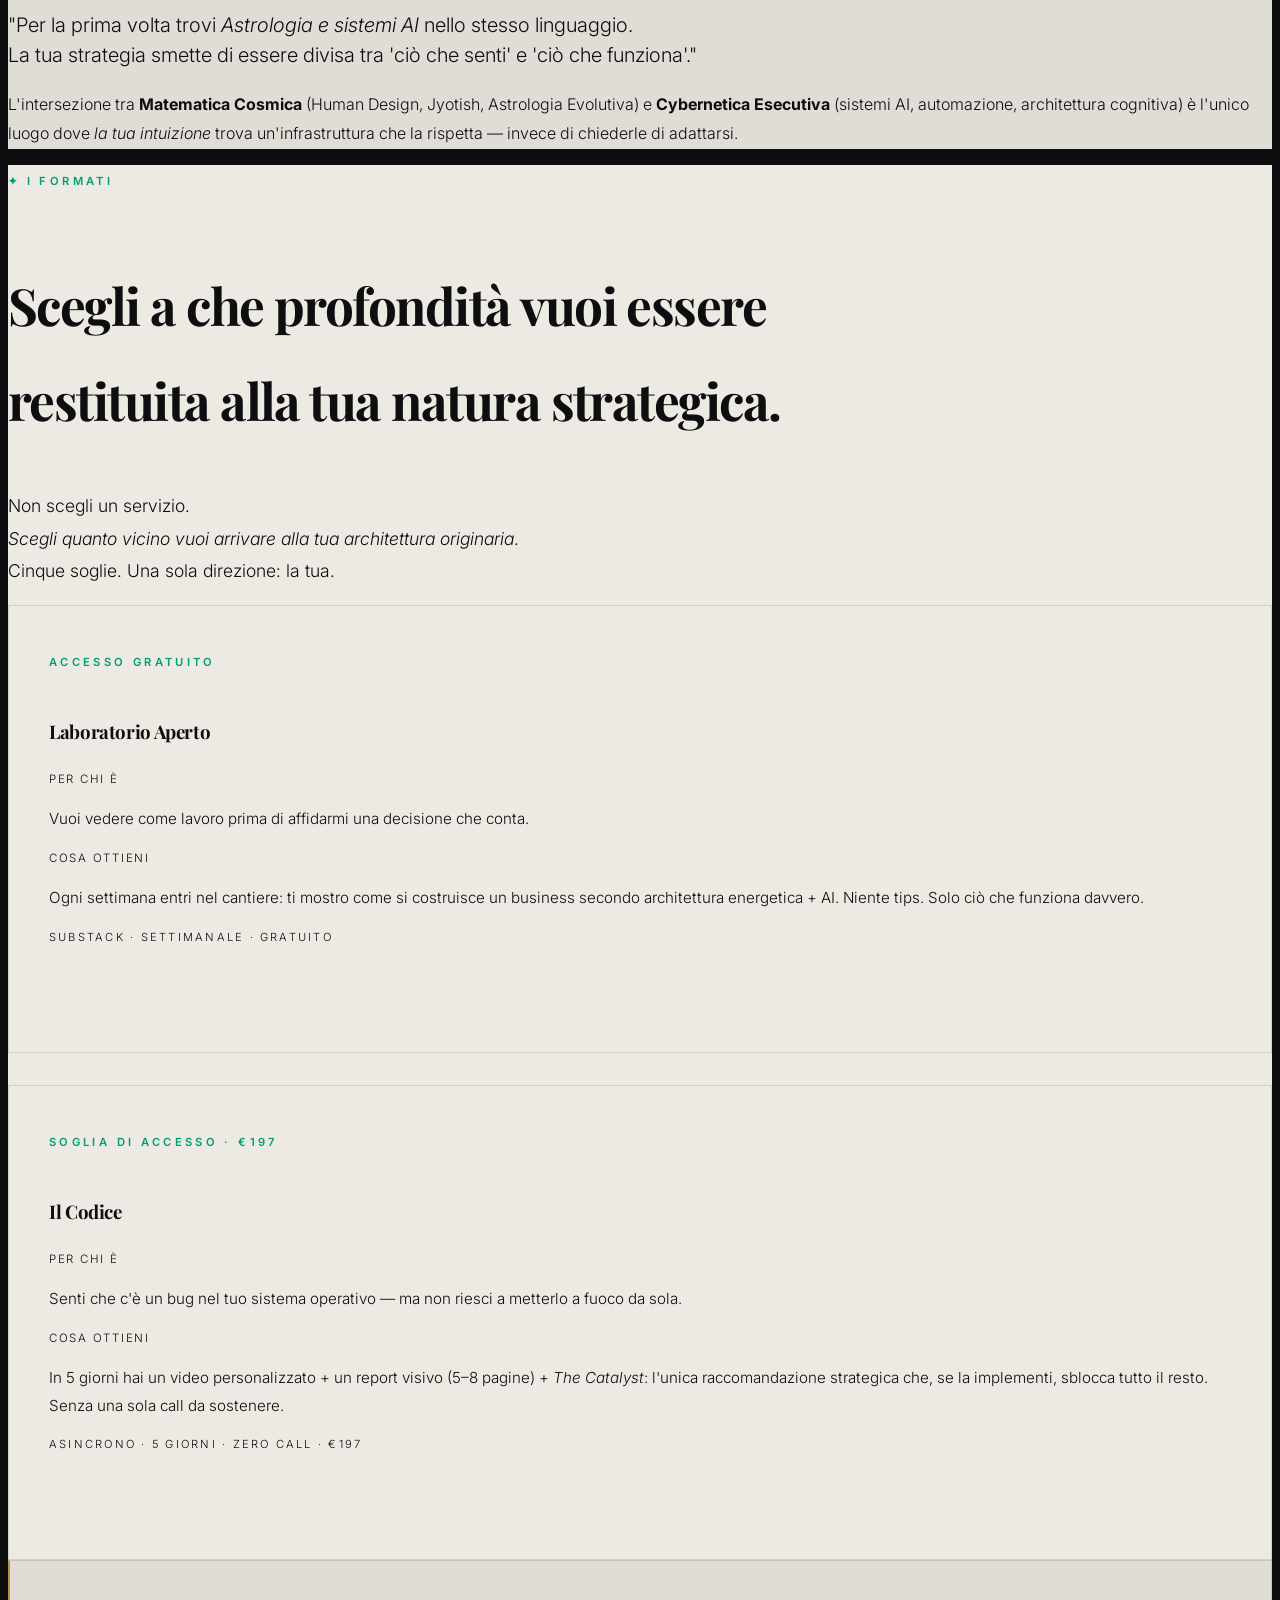
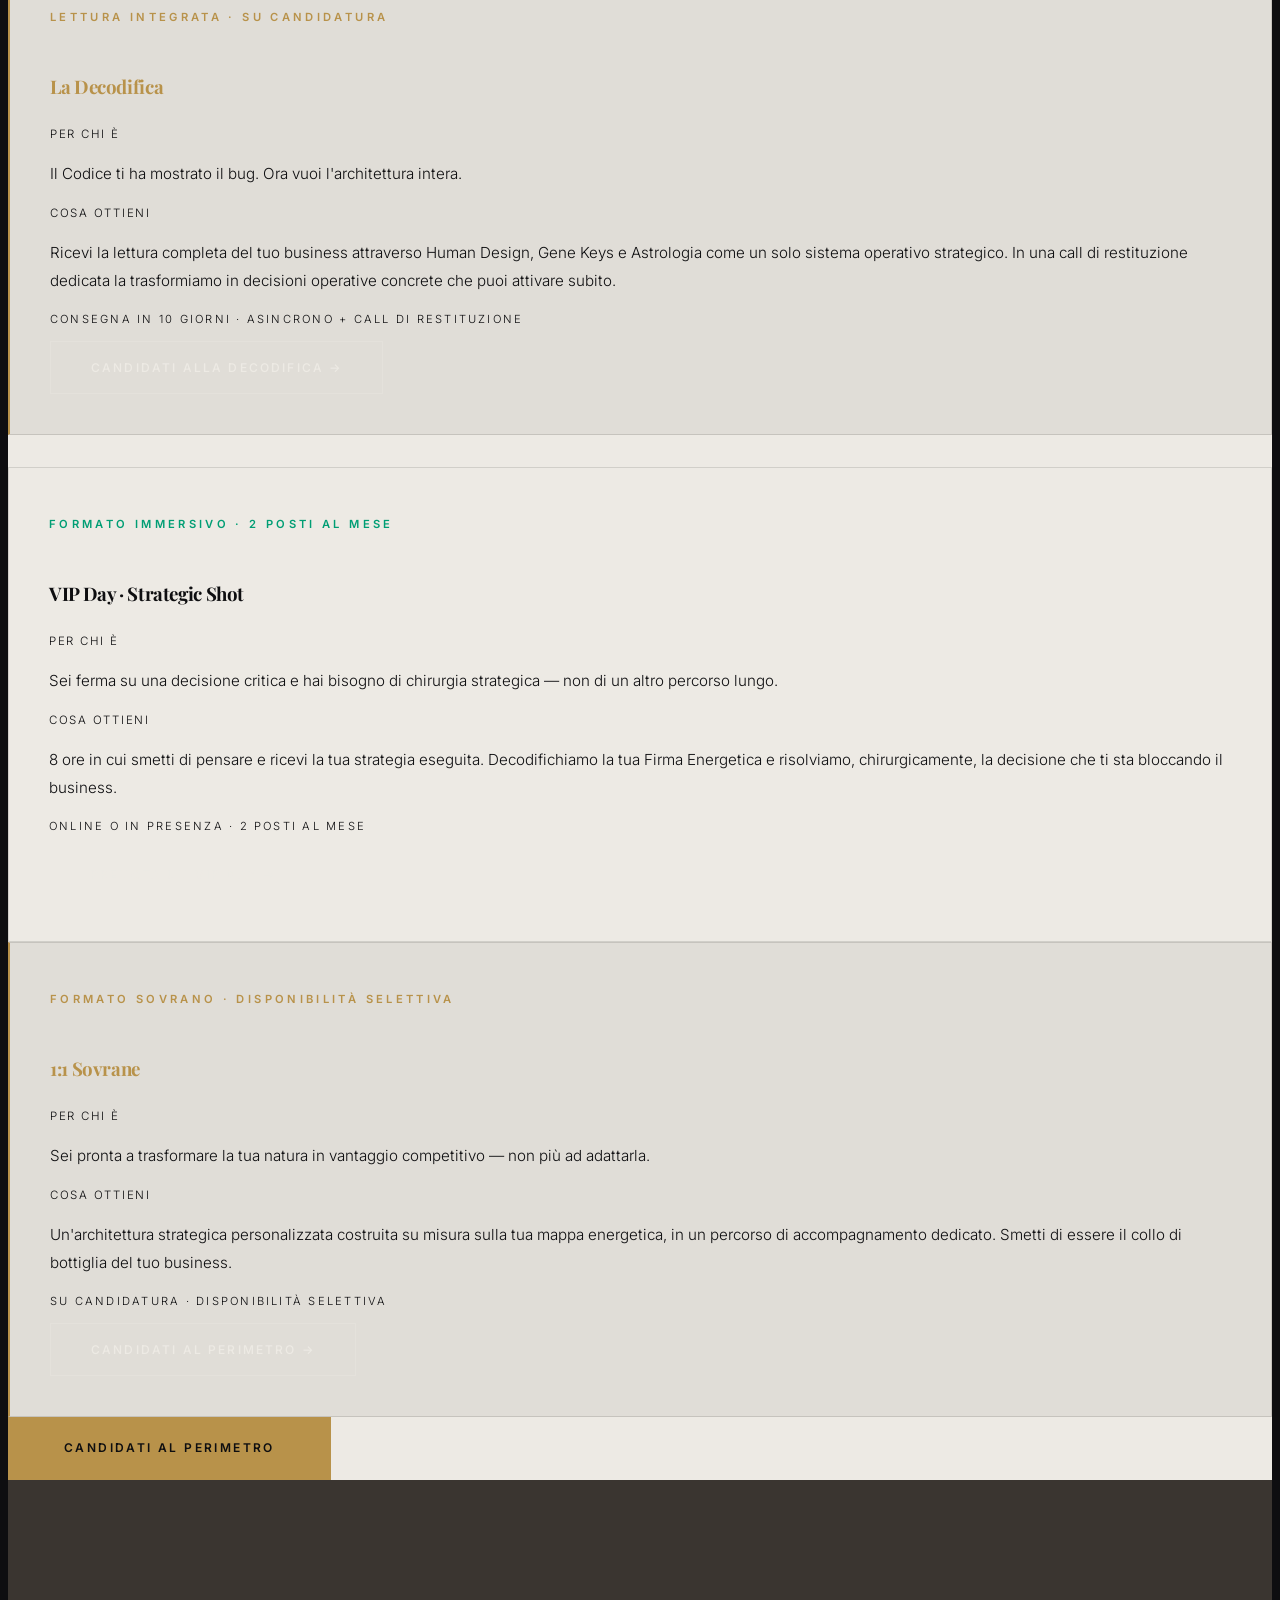
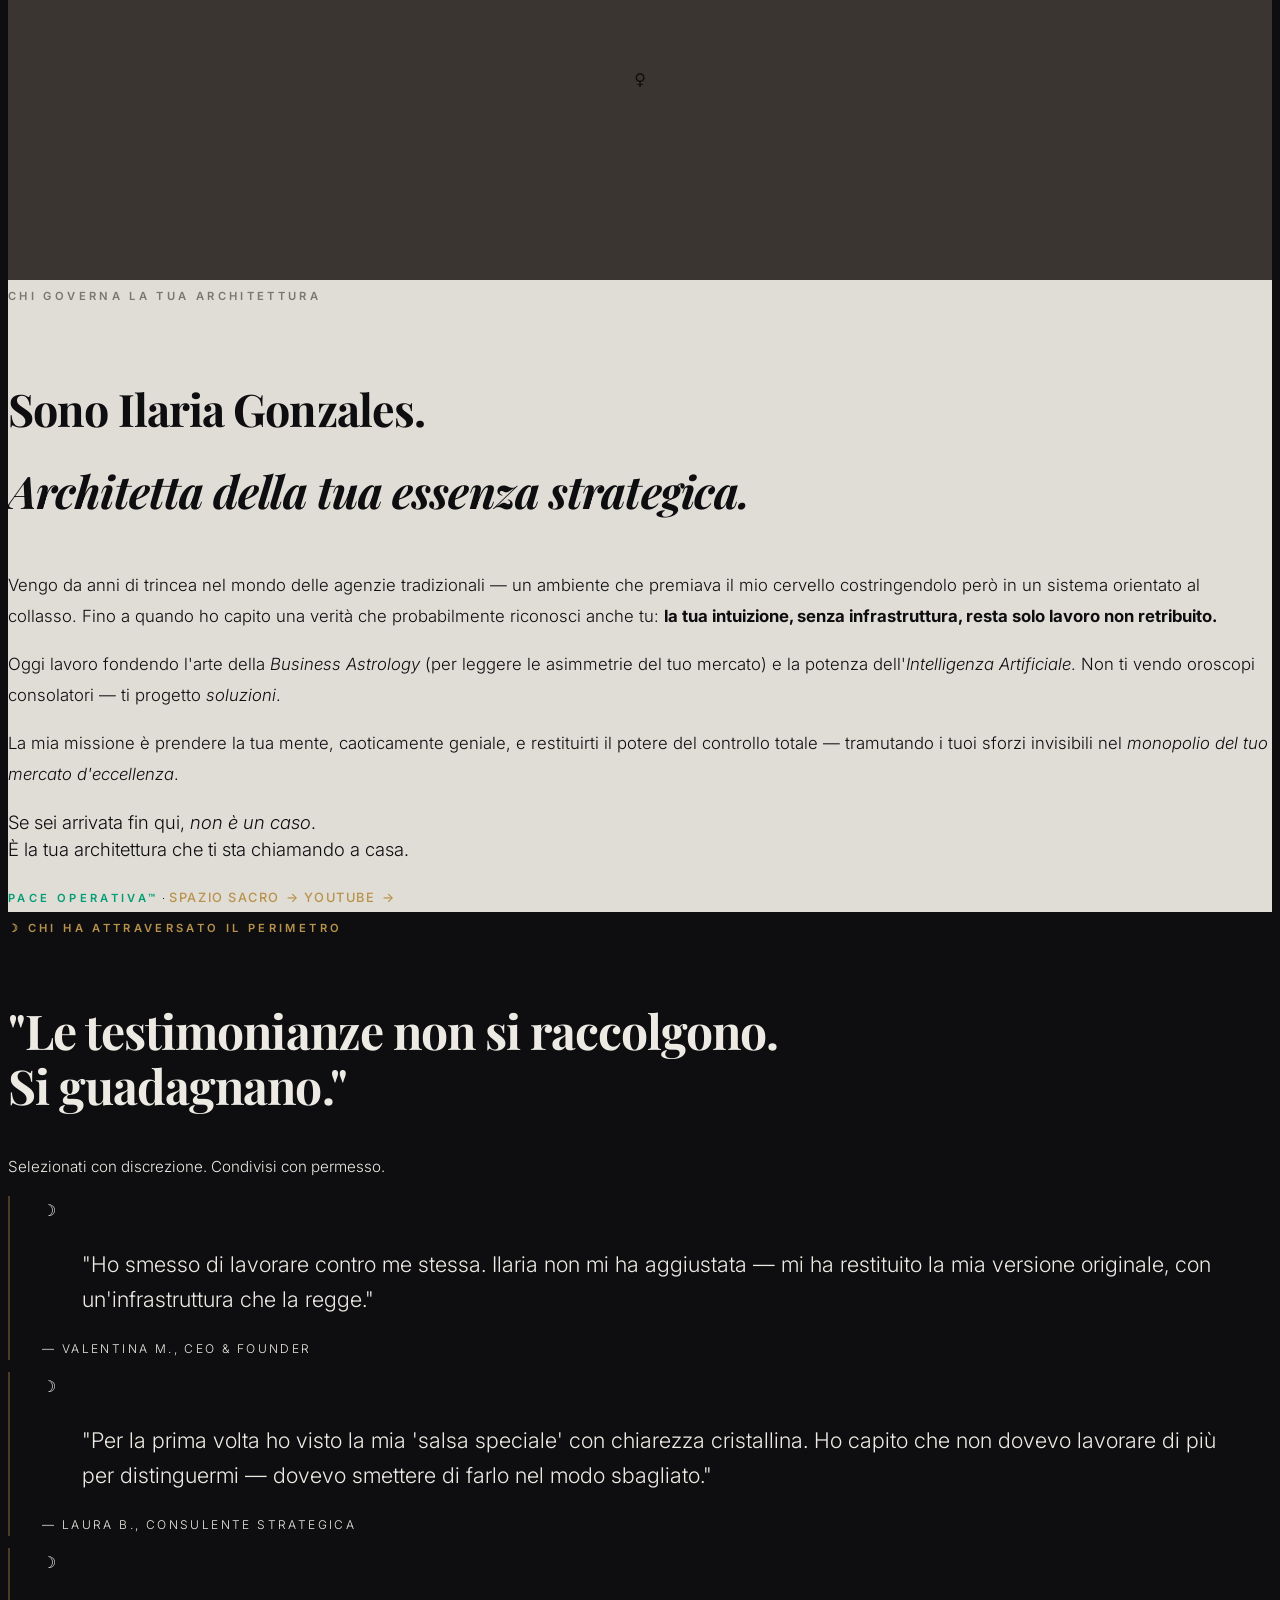
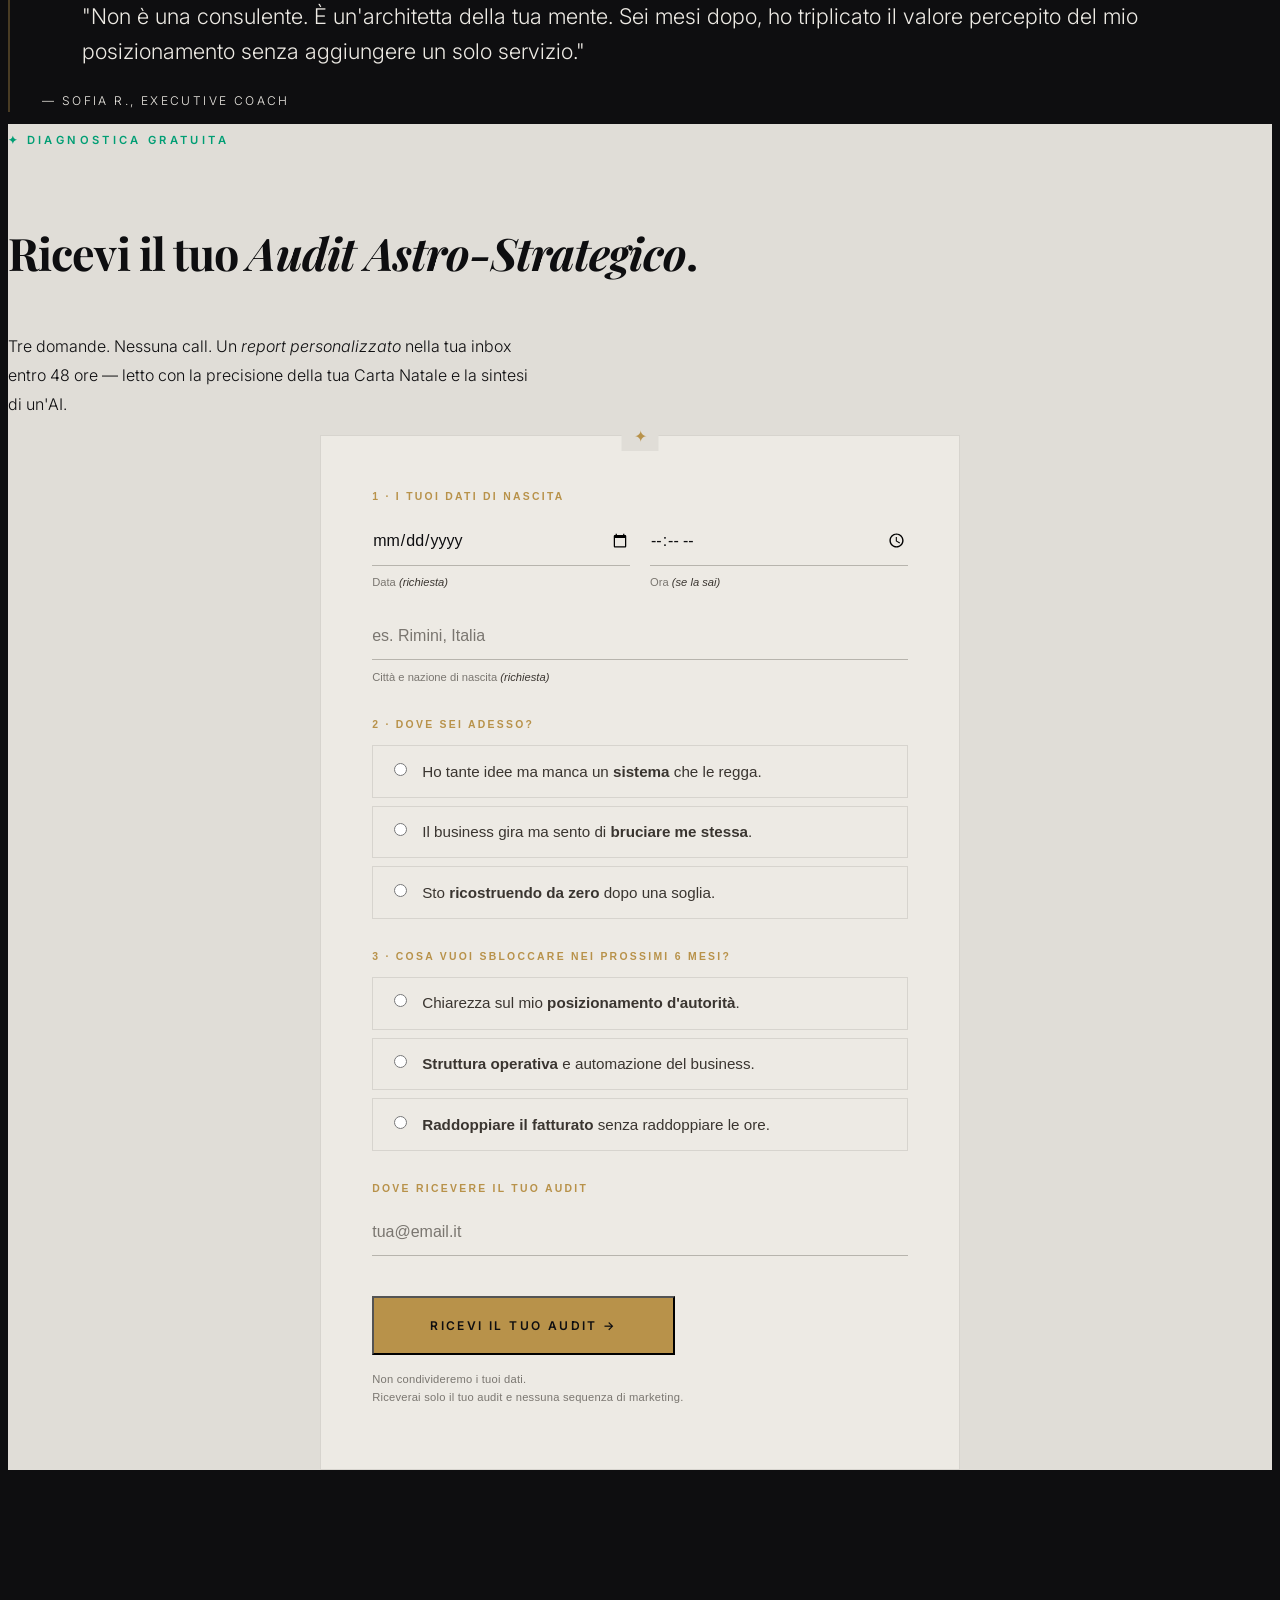
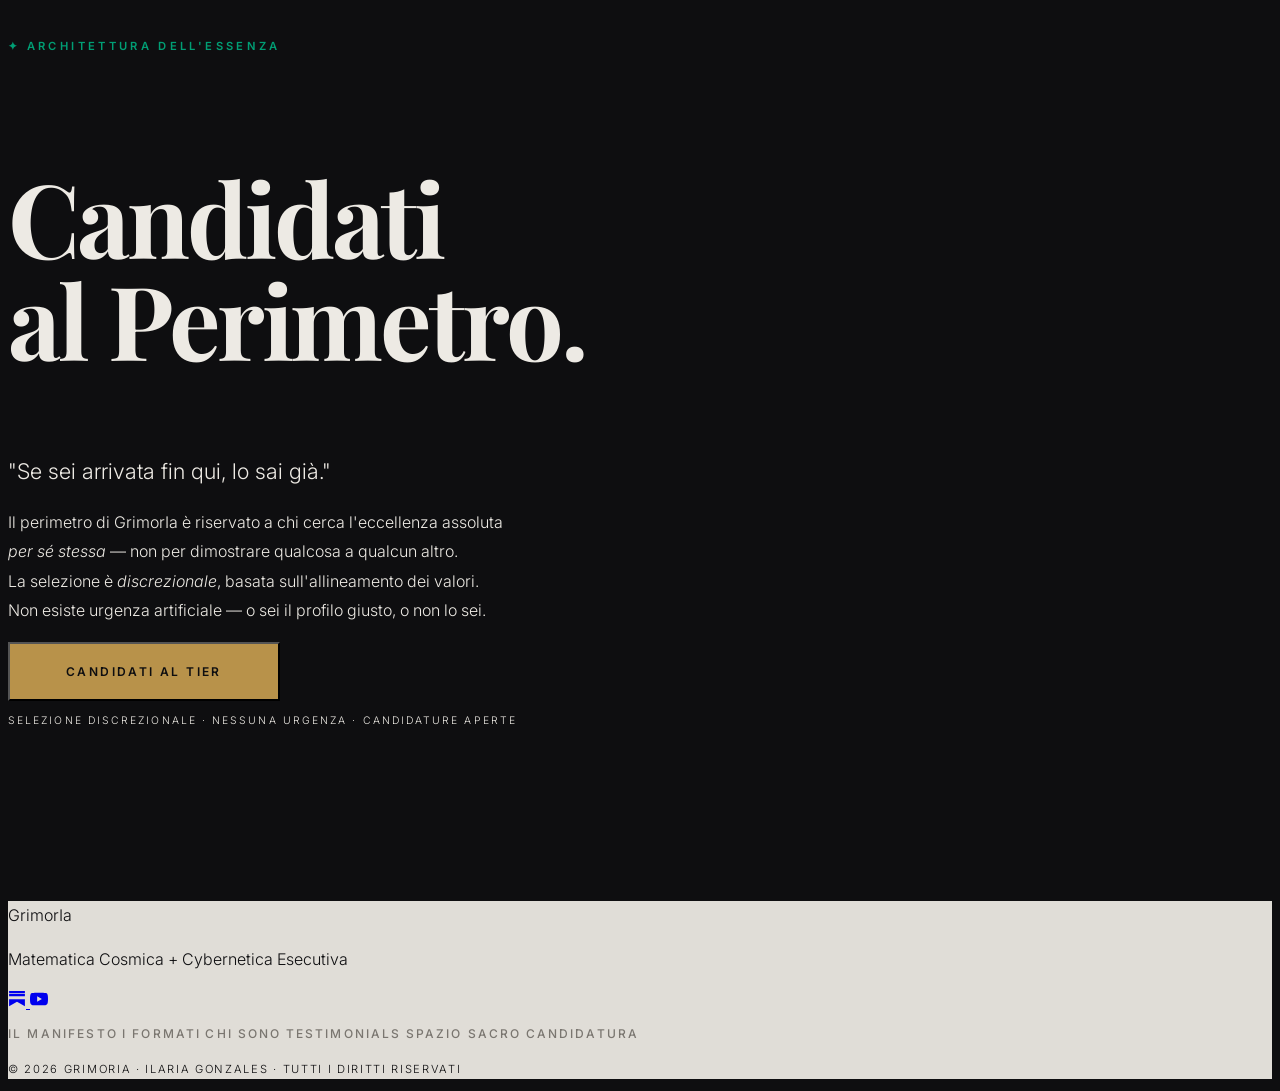
==== commit 832b3cd2: "feat(audit): connect FormSubmit + add birth time/place fields - Form action: placeholder Formspree →" ====
--- a/site/public/index.html
+++ b/site/public/index.html
@@ -360,6 +360,25 @@
     }
     .audit-input::placeholder { color: var(--stone, #7A7670); font-weight: 300; }
     .audit-field { margin-bottom: 1.75rem; }
+    .audit-row {
+      display: grid;
+      grid-template-columns: 1fr 1fr;
+      gap: 1.25rem;
+    }
+    @media (max-width: 540px) {
+      .audit-row { grid-template-columns: 1fr; gap: 1.5rem; }
+    }
+    .audit-sublabel {
+      display: block;
+      font-family: var(--font-body, sans-serif);
+      font-size: 0.7rem;
+      font-weight: var(--fw-light, 300);
+      color: var(--stone, #7A7670);
+      margin-top: 0.4rem;
+      letter-spacing: 0;
+      text-transform: none;
+    }
+    .audit-sublabel em { color: var(--charcoal, #3A3530); font-style: italic; }
     .audit-options { display: grid; gap: 0.5rem; }
     .audit-option {
       display: flex;
@@ -1144,12 +1163,32 @@
     </div>
 
     <!-- Form -->
-    <form id="audit-form" class="audit-card reveal" action="https://formspree.io/f/YOUR_FORM_ID" method="POST" novalidate>
-
-      <!-- Q1 — data di nascita -->
+    <form id="audit-form"
+          class="audit-card reveal"
+          action="https://formsubmit.co/grimoria.agency@gmail.com"
+          method="POST"
+          novalidate>
+      <input type="hidden" name="_subject" value="Nuovo Audit Astro-Strategico — grimoria.it"/>
+      <input type="hidden" name="_captcha" value="false"/>
+      <input type="hidden" name="_template" value="table"/>
+
+      <!-- Q1 — dati di nascita (data, ora, luogo) -->
       <div class="audit-field">
-        <label class="audit-label" for="audit-birthdate">1 · Data di nascita</label>
-        <input type="date" id="audit-birthdate" name="birthdate" class="audit-input" required/>
+        <span class="audit-label">1 · I tuoi dati di nascita</span>
+        <div class="audit-row">
+          <div>
+            <input type="date" id="audit-birthdate" name="birthdate" class="audit-input" required aria-label="Data di nascita" placeholder="Data"/>
+            <span class="audit-sublabel">Data <em>(richiesta)</em></span>
+          </div>
+          <div>
+            <input type="time" id="audit-birthtime" name="birthtime" class="audit-input" aria-label="Ora di nascita" placeholder="Ora"/>
+            <span class="audit-sublabel">Ora <em>(se la sai)</em></span>
+          </div>
+        </div>
+        <div style="margin-top:1.25rem;">
+          <input type="text" id="audit-birthplace" name="birthplace" class="audit-input" required autocomplete="off" placeholder="es. Rimini, Italia" aria-label="Luogo di nascita"/>
+          <span class="audit-sublabel">Città e nazione di nascita <em>(richiesta)</em></span>
+        </div>
       </div>
 
       <!-- Q2 — situazione -->
@@ -1196,8 +1235,8 @@
         <input type="email" id="audit-email" name="email" class="audit-input" placeholder="tua@email.it" autocomplete="email" required/>
       </div>
 
-      <!-- Honeypot anti-spam (Formspree convention) -->
-      <input type="text" name="_gotcha" style="display:none !important" tabindex="-1" autocomplete="off"/>
+      <!-- Honeypot anti-spam (FormSubmit convention) -->
+      <input type="text" name="_honey" style="display:none !important" tabindex="-1" autocomplete="off"/>
 
       <button type="submit" id="audit-submit" class="btn-gold audit-submit">Ricevi il tuo audit →</button>
 
@@ -1217,6 +1256,26 @@
         Lo riceverai nella tua inbox entro 48 ore.<br/>
         Controlla anche la cartella promozioni per sicurezza.
       </p>
+
+      <!-- Chart widget — esplora la tua carta natale mentre attendi -->
+      <div class="audit-chart" style="margin-top:3rem; padding-top:2.5rem; border-top:1px solid rgba(58,53,48,0.12);">
+        <span class="eyebrow eyebrow-emerald" style="display:inline-block; margin-bottom:1rem;">✦ Mentre attendi</span>
+        <h4 class="font-serif font-bold text-obsidian mb-3" style="font-size:clamp(1.25rem,2vw,1.6rem); letter-spacing:-0.02em;">
+          Esplora la tua <em class="text-gold">Carta Natale</em>.
+        </h4>
+        <p class="font-sans font-light text-charcoal mb-6" style="font-size:0.95rem; line-height:1.7; max-width:520px;">
+          Inserisci i tuoi dati di nascita per visualizzare la tua carta —
+          il punto di partenza di ogni lettura strategica.
+        </p>
+        <div class="audit-chart-frame" style="border:1px solid rgba(58,53,48,0.12); border-radius:8px; overflow:hidden; background:#fff;">
+          <iframe id="chartWidget"
+                  src="https://neutrinoplatform.com/widget/chart/new?apiKey=c5471db3154b3ffeb8748b0e8895e222cafc9f31"
+                  style="width:100%; height:450px; display:block;"
+                  frameborder="0"
+                  title="Carta natale — widget Neutrino"
+                  onload="(function(){var iframe=document.getElementById('chartWidget');var originalHeight=iframe.offsetHeight;window.addEventListener('message',function(event){if(iframe&&event.data){var newHeight=originalHeight+parseInt(event.data,10);iframe.style.height=newHeight+'px';}},false);})();"></iframe>
+        </div>
+      </div>
     </div>
 
   </div>
@@ -1609,8 +1668,8 @@
       e.preventDefault();
 
       // Honeypot: if filled, silently succeed (bot)
-      const gotcha = auditForm.querySelector('[name="_gotcha"]');
-      if (gotcha && gotcha.value) {
+      const honey = auditForm.querySelector('[name="_honey"]');
+      if (honey && honey.value) {
         auditForm.hidden = true;
         auditSent.hidden = false;
         return;
@@ -1627,19 +1686,12 @@
       auditBtn.textContent = 'Trasmissione in corso…';
 
       try {
-        // If endpoint is still the placeholder, simulate success (dev mode)
-        const isPlaceholder = auditForm.action.includes('YOUR_FORM_ID');
-        if (isPlaceholder) {
-          console.info('[audit] Formspree endpoint not configured — simulating success. Replace YOUR_FORM_ID in the form action.');
-          await new Promise(r => setTimeout(r, 600));
-        } else {
-          const res = await fetch(auditForm.action, {
-            method: 'POST',
-            headers: { 'Accept': 'application/json' },
-            body: new FormData(auditForm),
-          });
-          if (!res.ok) throw new Error('submit failed ' + res.status);
-        }
+        const res = await fetch(auditForm.action, {
+          method: 'POST',
+          headers: { 'Accept': 'application/json' },
+          body: new FormData(auditForm),
+        });
+        if (!res.ok) throw new Error('submit failed ' + res.status);
 
         auditForm.hidden = true;
         auditSent.hidden = false;
